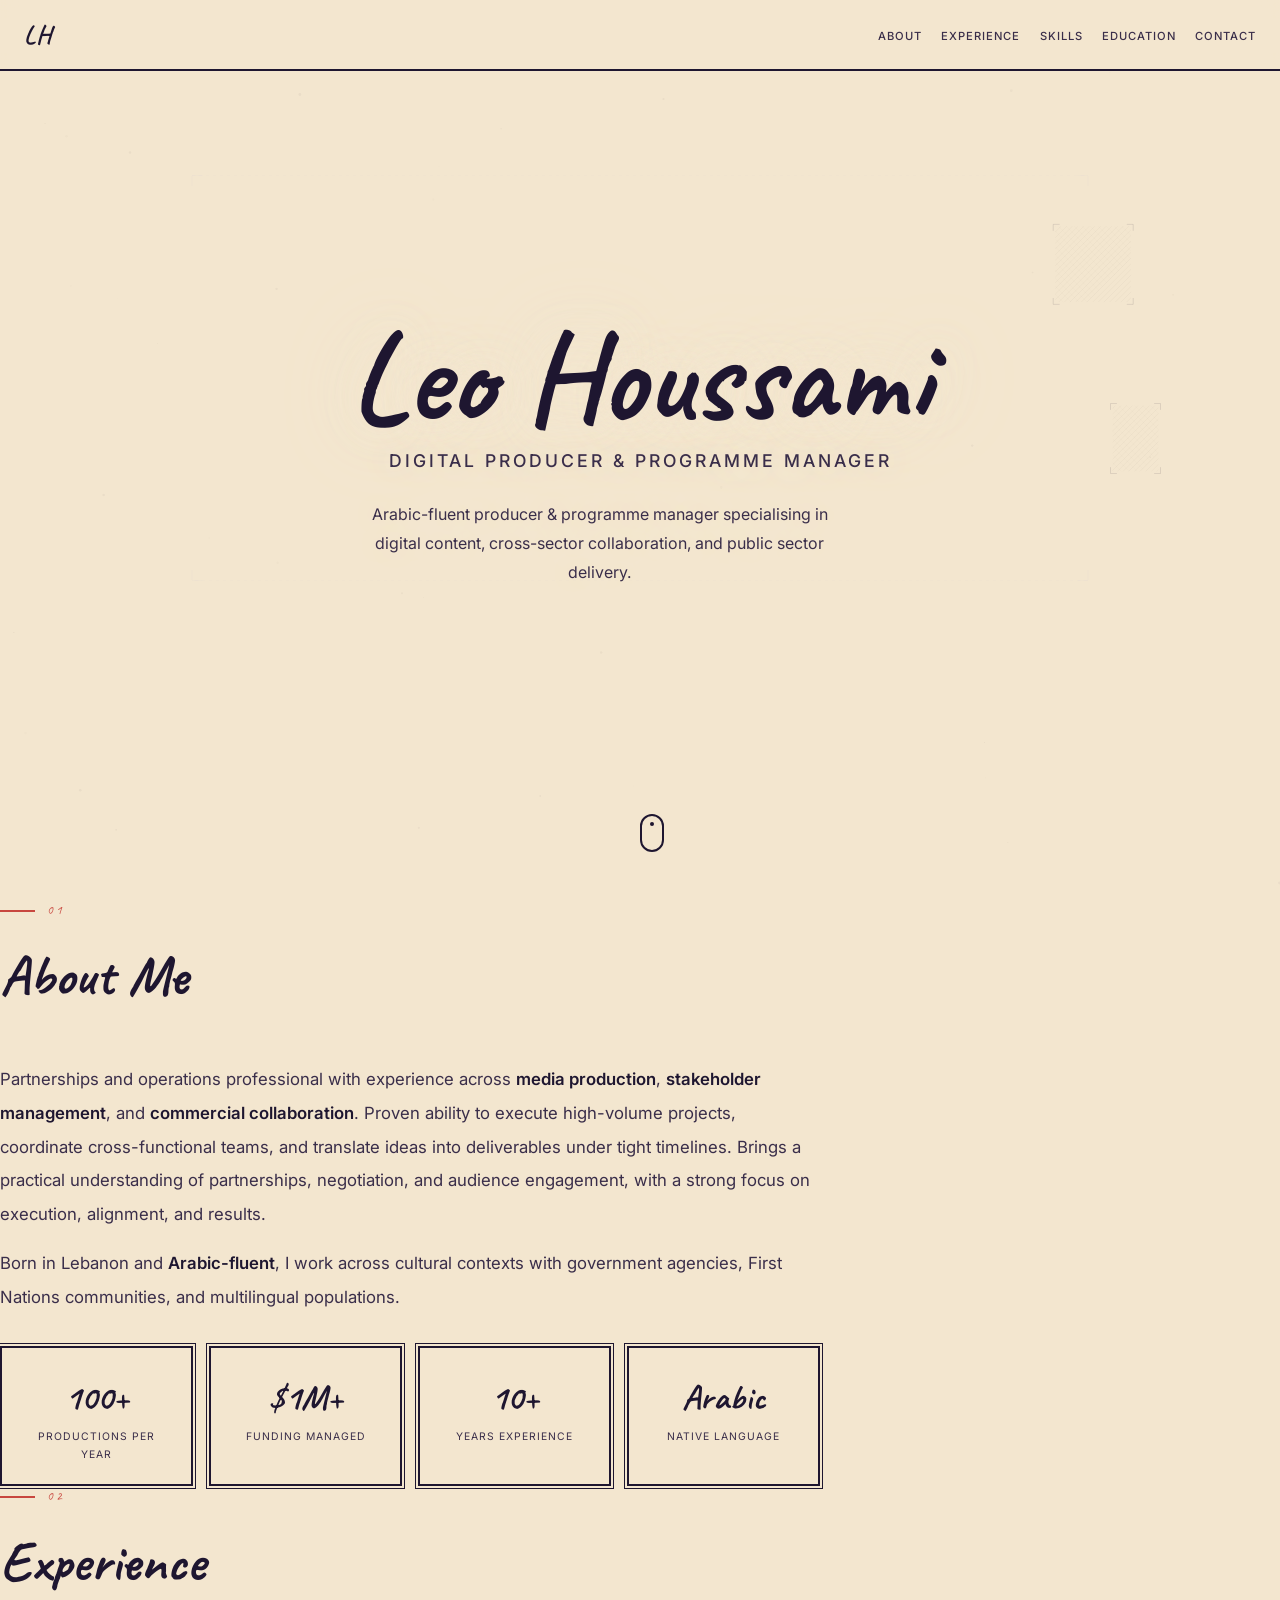
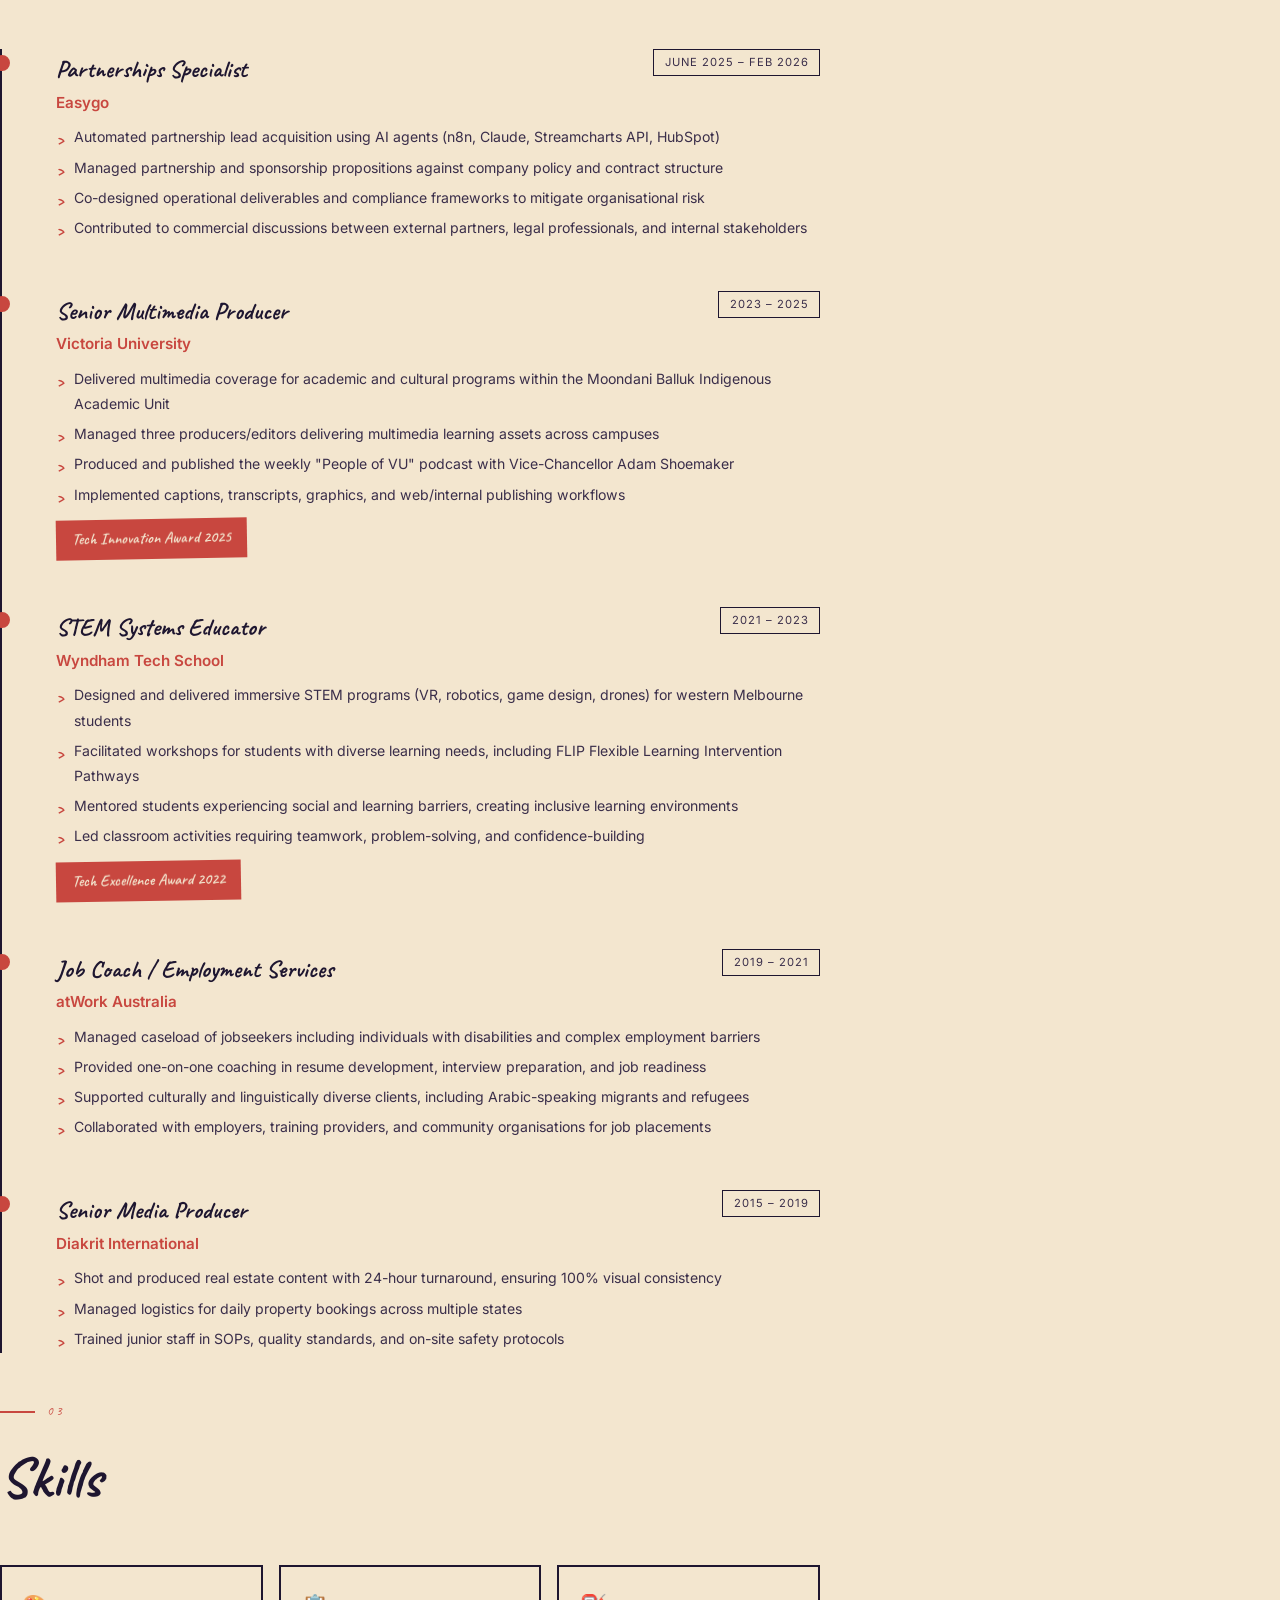
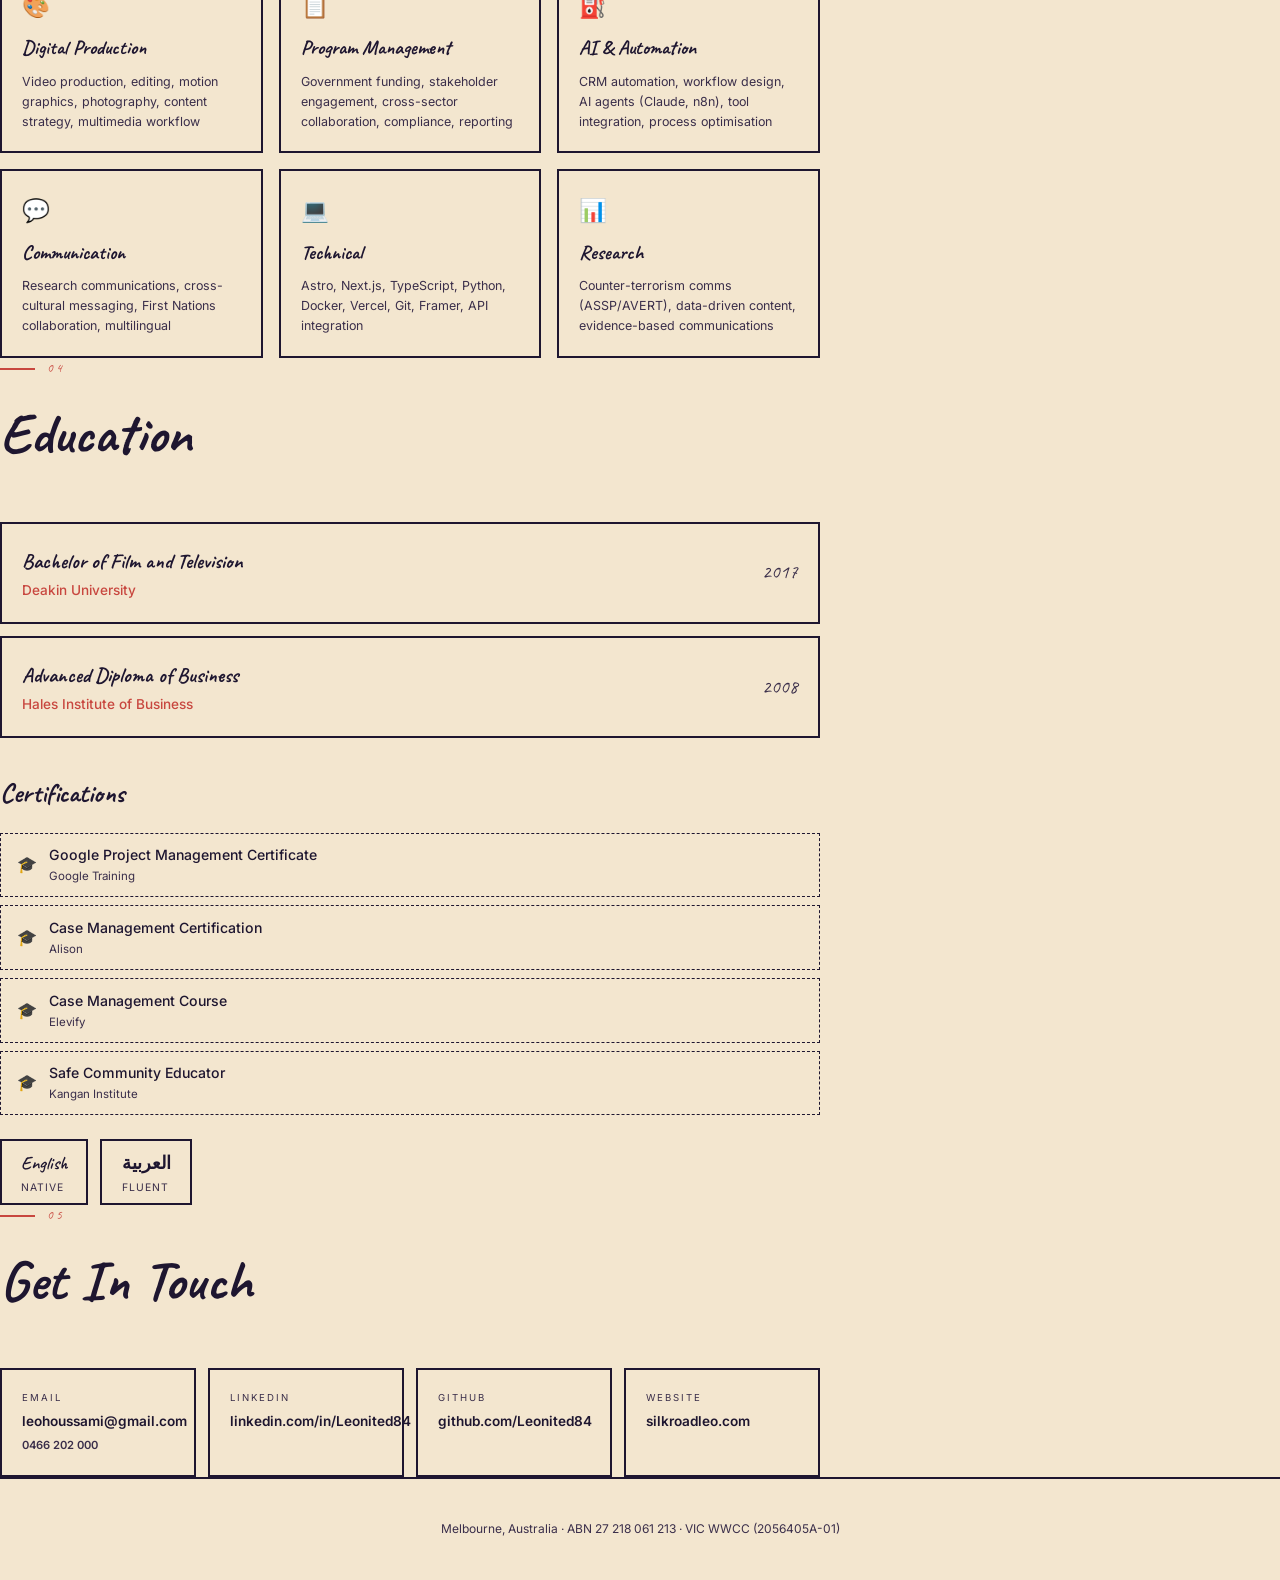
==== index.html @ 2c96ed52 "Resume website" ====
<!DOCTYPE html>
<html lang="en">
<head>
<meta charset="UTF-8">
<meta name="viewport" content="width=device-width, initial-scale=1.0">
<title>Leo Houssami | Digital Producer & Programme Manager</title>
<style>
@import url('https://fonts.googleapis.com/css2?family=Caveat:wght@400;600;700&family=Inter:wght@300;400;500;600;700&display=swap');
*{margin:0;padding:0;box-sizing:border-box}
html{scroll-behavior:smooth;scrollbar-width:thin;scrollbar-color:#1e1630 #f3e6cf}
body{background:#f3e6cf;color:#1e1630;font-family:'Inter',sans-serif;line-height:1.7;overflow-x:hidden}
canvas#bg{position:fixed;top:0;left:0;width:100%;height:100vh;z-index:0;pointer-events:none;opacity:.7}
.progress-bar{position:fixed;top:0;left:0;height:3px;background:linear-gradient(90deg,#c8473f,#28f0e0,#ff2bd6);z-index:100;transition:width .1s;width:0}
nav{position:fixed;top:0;left:0;right:0;z-index:50;padding:.8rem 1.5rem;display:flex;justify-content:space-between;align-items:center;background:rgba(243,230,207,.9);backdrop-filter:blur(8px);border-bottom:2px solid #1e1630;transition:transform .3s}
nav.hidden{transform:translateY(-100%)}
.nav-logo{font-family:'Caveat',cursive;font-size:1.6rem;font-weight:700;color:#1e1630;letter-spacing:1px}
.nav-links{display:flex;gap:1.2rem;list-style:none;flex-wrap:wrap}
.nav-links a{font-size:.7rem;font-weight:500;color:#3a2e4a;text-decoration:none;letter-spacing:1px;text-transform:uppercase;position:relative;padding-bottom:3px;transition:color .3s}
.nav-links a:hover{color:#c8473f}
.nav-links a::after{content:'';position:absolute;bottom:0;left:0;width:0;height:2px;background:#c8473f;transition:width .3s}
.nav-links a:hover::after{width:100%}
main{position:relative;z-index:1}
.hero{min-height:100vh;display:flex;flex-direction:column;justify-content:center;align-items:center;text-align:center;position:relative}
.hero-content{position:relative;z-index:2;text-shadow:0 0 40px rgba(243,230,207,.85),0 0 80px rgba(243,230,207,.4);mix-blend-mode:normal}
.hero-name{font-family:'Caveat',cursive;font-size:clamp(3.5rem,10vw,8rem);font-weight:700;color:#1e1630;line-height:1;margin-bottom:.3rem;opacity:0;animation:titleIn 1s .4s forwards}
.hero-role{font-size:clamp(.85rem,2vw,1.1rem);font-weight:500;color:#3a2e4a;letter-spacing:3px;text-transform:uppercase;opacity:0;animation:fadeUp .6s .9s forwards}
.hero-tagline{max-width:500px;margin-top:1.5rem;font-size:clamp(.85rem,1.3vw,1rem);color:#3a2e4a;line-height:1.8;opacity:0;animation:fadeUp .6s 1.2s forwards}
.scroll-arrow{position:absolute;bottom:3rem;left:50%;transform:translateX(-50%);width:24px;height:38px;border:2px solid #1e1630;border-radius:12px;opacity:0;animation:fadeUp .6s 1.8s forwards}
.scroll-arrow::before{content:'';width:4px;height:4px;background:#1e1630;border-radius:50%;position:absolute;top:6px;left:50%;transform:translateX(-50%);animation:scrollDot 2s infinite}
@keyframes titleIn{to{opacity:1}}
@keyframes fadeUp{from{opacity:0;transform:translateY(20px)}to{opacity:1;transform:translateY(0)}}
@keyframes scrollDot{0%,100%{top:6px;opacity:.3}50%{top:24px;opacity:1}}
.section{min-height:100vh;display:flex;align-items:center;justify-content:center;padding:7rem 2rem 4rem;opacity:0;transform:translateY(50px);transition:all .9s cubic-bezier(.16,1,.3,1)}
.section.visible{opacity:1;transform:translateY(0)}
.container{max-width:820px;width:100%}
.section-header{margin-bottom:2.5rem}
.section-num{font-family:'Caveat',cursive;font-size:.8rem;letter-spacing:3px;color:#c8473f;display:flex;align-items:center;gap:.75rem}
.section-num::before{content:'';width:35px;height:2px;background:#c8473f}
.section-title{font-family:'Caveat',cursive;font-size:clamp(2.2rem,5vw,3.5rem);font-weight:700;color:#1e1630;margin-top:.4rem}
.about-lead{font-size:1.05rem;line-height:2;color:#3a2e4a}
.about-lead strong{color:#1e1630;font-weight:600}
.about-stats{display:grid;grid-template-columns:repeat(auto-fit,minmax(150px,1fr));gap:1rem;margin-top:2rem}
.stat-card{text-align:center;padding:1.25rem;border:2px solid #1e1630;position:relative;background:#f3e6cf;transition:all .3s}
.stat-card:hover{background:#1e1630;color:#f3e6cf}
.stat-card:hover .stat-num,.stat-card:hover .stat-label{color:#f3e6cf}
.stat-card:hover::before{top:-8px;left:-8px;right:-8px;bottom:-8px;border-color:#c8473f}
.stat-card::before{content:'';position:absolute;top:-5px;left:-5px;right:-5px;bottom:-5px;border:1px solid #1e1630;pointer-events:none;transition:all .3s}
.stat-num{font-family:'Caveat',cursive;font-size:2.2rem;font-weight:700;color:#1e1630;transition:color .3s}
.stat-label{font-size:.65rem;letter-spacing:1px;text-transform:uppercase;color:#3a2e4a;transition:color .3s}
.timeline{position:relative;padding-left:2rem}
.timeline::before{content:'';position:absolute;left:0;top:0;bottom:0;width:2px;background:#1e1630}
.exp{position:relative;margin-bottom:3rem;padding-left:1.5rem;opacity:0;transform:translateX(-15px);transition:all .7s cubic-bezier(.16,1,.3,1)}
.exp.visible{opacity:1;transform:translateX(0)}
.exp::before{content:'';position:absolute;left:-2.4rem;top:.35rem;width:12px;height:12px;border:2px solid #1e1630;background:#f3e6cf;border-radius:50%;transition:all .3s}
.exp.visible::before{background:#c8473f;border-color:#c8473f}
.exp-header{display:flex;justify-content:space-between;align-items:flex-start;flex-wrap:wrap;gap:.4rem;margin-bottom:.3rem}
.exp-role{font-family:'Caveat',cursive;font-size:1.5rem;font-weight:700;color:#1e1630}
.exp-company{font-size:.95rem;font-weight:600;color:#c8473f}
.exp-date{font-size:.7rem;letter-spacing:1px;color:#3a2e4a;text-transform:uppercase;padding:.2rem .65rem;border:1px solid #1e1630;white-space:nowrap}
.exp-desc{color:#3a2e4a;font-size:.88rem;line-height:1.8}
.exp-desc ul{list-style:none;padding:0;margin-top:.4rem}
.exp-desc li{padding:.15rem 0;padding-left:1.1rem;position:relative}
.exp-desc li::before{content:'>';position:absolute;left:0;color:#c8473f;font-weight:700;font-family:'Caveat',cursive;font-size:1.1rem}
.exp-rec{margin-top:.6rem;padding:.4rem 1rem;background:#c8473f;color:#f3e6cf;font-family:'Caveat',cursive;font-size:1rem;font-weight:600;display:inline-block;transform:rotate(-1deg)}
.skills-grid{display:grid;grid-template-columns:repeat(auto-fit,minmax(220px,1fr));gap:1rem}
.skill-card{padding:1.25rem;border:2px solid #1e1630;position:relative;background:#f3e6cf;transition:all .3s}
.skill-card:hover{transform:translate(-4px,-4px);box-shadow:4px 4px 0 #1e1630}
.skill-icon{font-size:1.4rem;margin-bottom:.4rem}
.skill-name{font-family:'Caveat',cursive;font-size:1.25rem;font-weight:700;color:#1e1630;margin-bottom:.4rem}
.skill-desc{font-size:.78rem;color:#3a2e4a;line-height:1.6}
.edu-row{display:flex;justify-content:space-between;align-items:center;padding:1.25rem;border:2px solid #1e1630;margin-bottom:.75rem;background:#f3e6cf;transition:all .3s;flex-wrap:wrap;gap:.5rem}
.edu-row:hover{box-shadow:4px 4px 0 #c8473f;transform:translate(-2px,-2px)}
.edu-title{font-family:'Caveat',cursive;font-size:1.3rem;font-weight:700;color:#1e1630}
.edu-school{font-size:.85rem;color:#c8473f;font-weight:500}
.edu-year{font-family:'Caveat',cursive;font-size:1.2rem;color:#3a2e4a}
.cert-item{padding:.6rem 1rem;border:1px dashed #1e1630;margin-bottom:.5rem;display:flex;align-items:center;gap:.75rem;transition:all .3s}
.cert-item:hover{border-style:solid;background:rgba(30,22,48,.03)}
.cert-icon{font-size:1rem}
.cert-name{font-size:.88rem;color:#1e1630;font-weight:500}
.cert-by{font-size:.72rem;color:#3a2e4a}
.langs{display:flex;gap:.75rem;flex-wrap:wrap;margin-top:1.5rem}
.lang-tag{padding:.4rem 1.2rem;font-family:'Caveat',cursive;font-size:1.15rem;font-weight:600;border:2px solid #1e1630;transition:all .3s;cursor:default}
.lang-tag:hover{background:#1e1630;color:#f3e6cf}
.lang-tag .lvl{font-size:.65rem;color:#3a2e4a;text-transform:uppercase;letter-spacing:1px;display:block;font-family:'Inter',sans-serif;font-weight:400}
.contact-grid{display:grid;grid-template-columns:repeat(auto-fit,minmax(170px,1fr));gap:.75rem}
.contact-card{padding:1.25rem;border:2px solid #1e1630;text-decoration:none;color:#1e1630;display:flex;flex-direction:column;gap:.2rem;transition:all .3s;background:#f3e6cf}
.contact-card:hover{transform:translate(-4px,-4px);box-shadow:4px 4px 0 #c8473f;background:#1e1630;color:#f3e6cf}
.contact-card:hover .c-label{color:rgba(243,230,207,.6)}
.contact-card:hover .c-value{color:#f3e6cf}
.c-label{font-size:.6rem;letter-spacing:2px;text-transform:uppercase;color:#3a2e4a;transition:color .3s}
.c-value{font-weight:600;font-size:.85rem}
.footer{text-align:center;padding:2.5rem 2rem;border-top:2px solid #1e1630}
.footer p{font-size:.75rem;color:#3a2e4a}
@media(max-width:768px){
nav{padding:.6rem 1rem}
.nav-links{gap:.6rem}
.nav-links a{font-size:.6rem}
.section{padding:5rem 1.2rem 3rem}
.exp-header{flex-direction:column;gap:.2rem}
.about-stats{grid-template-columns:1fr 1fr}
.skills-grid{grid-template-columns:1fr}
.edu-row{flex-direction:column;align-items:flex-start;gap:.3rem}
.contact-grid{grid-template-columns:1fr 1fr}
}
</style>
</head>
<body>
<canvas id="bg"></canvas>
<div class="progress-bar" id="progress"></div>
<nav id="nav">
<div class="nav-logo">LH</div>
<ul class="nav-links">
<li><a href="#about">About</a></li>
<li><a href="#experience">Experience</a></li>
<li><a href="#skills">Skills</a></li>
<li><a href="#education">Education</a></li>
<li><a href="#contact">Contact</a></li>
</ul>
</nav>
<main>
<section class="hero" id="hero">
<div class="hero-content">
<h1 class="hero-name">Leo Houssami</h1>
<p class="hero-role">Digital Producer &amp; Programme Manager</p>
<p class="hero-tagline">Arabic-fluent producer &amp; programme manager specialising in digital content, cross-sector collaboration, and public sector delivery.</p>
</div>
<div class="scroll-arrow"></div>
</section>

<section id="about">
<div class="container">
<div class="section-header">
<div class="section-num">01</div>
<h2 class="section-title">About Me</h2>
</div>
<p class="about-lead">Partnerships and operations professional with experience across <strong>media production</strong>, <strong>stakeholder management</strong>, and <strong>commercial collaboration</strong>. Proven ability to execute high-volume projects, coordinate cross-functional teams, and translate ideas into deliverables under tight timelines. Brings a practical understanding of partnerships, negotiation, and audience engagement, with a strong focus on execution, alignment, and results.</p>
<p class="about-lead" style="margin-top:1rem">Born in Lebanon and <strong>Arabic-fluent</strong>, I work across cultural contexts with government agencies, First Nations communities, and multilingual populations.</p>
<div class="about-stats">
<div class="stat-card"><div class="stat-num">100+</div><div class="stat-label">Productions per year</div></div>
<div class="stat-card"><div class="stat-num">$1M+</div><div class="stat-label">Funding managed</div></div>
<div class="stat-card"><div class="stat-num">10+</div><div class="stat-label">Years experience</div></div>
<div class="stat-card"><div class="stat-num">Arabic</div><div class="stat-label">Native language</div></div>
</div>
</div>
</section>

<section id="experience">
<div class="container">
<div class="section-header">
<div class="section-num">02</div>
<h2 class="section-title">Experience</h2>
</div>
<div class="timeline">

<div class="exp">
<div class="exp-header">
<div><div class="exp-role">Partnerships Specialist</div><div class="exp-company">Easygo</div></div>
<div class="exp-date">June 2025 – Feb 2026</div>
</div>
<div class="exp-desc"><ul>
<li>Automated partnership lead acquisition using AI agents (n8n, Claude, Streamcharts API, HubSpot)</li>
<li>Managed partnership and sponsorship propositions against company policy and contract structure</li>
<li>Co-designed operational deliverables and compliance frameworks to mitigate organisational risk</li>
<li>Contributed to commercial discussions between external partners, legal professionals, and internal stakeholders</li>
</ul></div>
</div>

<div class="exp">
<div class="exp-header">
<div><div class="exp-role">Senior Multimedia Producer</div><div class="exp-company">Victoria University</div></div>
<div class="exp-date">2023 – 2025</div>
</div>
<div class="exp-desc"><ul>
<li>Delivered multimedia coverage for academic and cultural programs within the Moondani Balluk Indigenous Academic Unit</li>
<li>Managed three producers/editors delivering multimedia learning assets across campuses</li>
<li>Produced and published the weekly "People of VU" podcast with Vice-Chancellor Adam Shoemaker</li>
<li>Implemented captions, transcripts, graphics, and web/internal publishing workflows</li>
</ul></div>
<div class="exp-rec">Tech Innovation Award 2025</div>
</div>

<div class="exp">
<div class="exp-header">
<div><div class="exp-role">STEM Systems Educator</div><div class="exp-company">Wyndham Tech School</div></div>
<div class="exp-date">2021 – 2023</div>
</div>
<div class="exp-desc"><ul>
<li>Designed and delivered immersive STEM programs (VR, robotics, game design, drones) for western Melbourne students</li>
<li>Facilitated workshops for students with diverse learning needs, including FLIP Flexible Learning Intervention Pathways</li>
<li>Mentored students experiencing social and learning barriers, creating inclusive learning environments</li>
<li>Led classroom activities requiring teamwork, problem-solving, and confidence-building</li>
</ul></div>
<div class="exp-rec">Tech Excellence Award 2022</div>
</div>

<div class="exp">
<div class="exp-header">
<div><div class="exp-role">Job Coach / Employment Services</div><div class="exp-company">atWork Australia</div></div>
<div class="exp-date">2019 – 2021</div>
</div>
<div class="exp-desc"><ul>
<li>Managed caseload of jobseekers including individuals with disabilities and complex employment barriers</li>
<li>Provided one-on-one coaching in resume development, interview preparation, and job readiness</li>
<li>Supported culturally and linguistically diverse clients, including Arabic-speaking migrants and refugees</li>
<li>Collaborated with employers, training providers, and community organisations for job placements</li>
</ul></div>
</div>

<div class="exp">
<div class="exp-header">
<div><div class="exp-role">Senior Media Producer</div><div class="exp-company">Diakrit International</div></div>
<div class="exp-date">2015 – 2019</div>
</div>
<div class="exp-desc"><ul>
<li>Shot and produced real estate content with 24-hour turnaround, ensuring 100% visual consistency</li>
<li>Managed logistics for daily property bookings across multiple states</li>
<li>Trained junior staff in SOPs, quality standards, and on-site safety protocols</li>
</ul></div>
</div>

</div>
</div>
</section>

<section id="skills">
<div class="container">
<div class="section-header">
<div class="section-num">03</div>
<h2 class="section-title">Skills</h2>
</div>
<div class="skills-grid">
<div class="skill-card"><div class="skill-icon">&#127912;</div><div class="skill-name">Digital Production</div><div class="skill-desc">Video production, editing, motion graphics, photography, content strategy, multimedia workflow</div></div>
<div class="skill-card"><div class="skill-icon">&#128203;</div><div class="skill-name">Program Management</div><div class="skill-desc">Government funding, stakeholder engagement, cross-sector collaboration, compliance, reporting</div></div>
<div class="skill-card"><div class="skill-icon">&#9981;</div><div class="skill-name">AI &amp; Automation</div><div class="skill-desc">CRM automation, workflow design, AI agents (Claude, n8n), tool integration, process optimisation</div></div>
<div class="skill-card"><div class="skill-icon">&#128172;</div><div class="skill-name">Communication</div><div class="skill-desc">Research communications, cross-cultural messaging, First Nations collaboration, multilingual</div></div>
<div class="skill-card"><div class="skill-icon">&#128187;</div><div class="skill-name">Technical</div><div class="skill-desc">Astro, Next.js, TypeScript, Python, Docker, Vercel, Git, Framer, API integration</div></div>
<div class="skill-card"><div class="skill-icon">&#128202;</div><div class="skill-name">Research</div><div class="skill-desc">Counter-terrorism comms (ASSP/AVERT), data-driven content, evidence-based communications</div></div>
</div>
</div>
</section>

<section id="education">
<div class="container">
<div class="section-header">
<div class="section-num">04</div>
<h2 class="section-title">Education</h2>
</div>
<div class="edu-row"><div><div class="edu-title">Bachelor of Film and Television</div><div class="edu-school">Deakin University</div></div><div class="edu-year">2017</div></div>
<div class="edu-row"><div><div class="edu-title">Advanced Diploma of Business</div><div class="edu-school">Hales Institute of Business</div></div><div class="edu-year">2008</div></div>
<h3 style="font-family:'Caveat',cursive;font-size:1.7rem;margin:2rem 0 1rem;color:#1e1630">Certifications</h3>
<div class="cert-item"><span class="cert-icon">&#127891;</span><div><div class="cert-name">Google Project Management Certificate</div><div class="cert-by">Google Training</div></div></div>
<div class="cert-item"><span class="cert-icon">&#127891;</span><div><div class="cert-name">Case Management Certification</div><div class="cert-by">Alison</div></div></div>
<div class="cert-item"><span class="cert-icon">&#127891;</span><div><div class="cert-name">Case Management Course</div><div class="cert-by">Elevify</div></div></div>
<div class="cert-item"><span class="cert-icon">&#127891;</span><div><div class="cert-name">Safe Community Educator</div><div class="cert-by">Kangan Institute</div></div></div>
<div class="langs">
<div class="lang-tag">English<span class="lvl">Native</span></div>
<div class="lang-tag">&#1575;&#1604;&#1593;&#1585;&#1576;&#1610;&#1577; <span class="lvl">Fluent</span></div>
</div>
</div>
</section>

<section id="contact">
<div class="container">
<div class="section-header">
<div class="section-num">05</div>
<h2 class="section-title">Get In Touch</h2>
</div>
<div class="contact-grid">
<a class="contact-card" href="mailto:leohoussami@gmail.com"><span class="c-label">Email</span><span class="c-value">leohoussami@gmail.com</span><span class="c-value" style="font-size:.7rem;color:#3a2e4a">0466 202 000</span></a>
<a class="contact-card" href="https://linkedin.com/in/leonited84" target="_blank" rel="noopener"><span class="c-label">LinkedIn</span><span class="c-value">linkedin.com/in/Leonited84</span></a>
<a class="contact-card" href="https://github.com/Leonited84" target="_blank" rel="noopener"><span class="c-label">GitHub</span><span class="c-value">github.com/Leonited84</span></a>
<a class="contact-card" href="https://silkroadleo.com" target="_blank" rel="noopener"><span class="c-label">Website</span><span class="c-value">silkroadleo.com</span></a>
</div>
</div>
</section>

<footer class="footer">
<p>Melbourne, Australia &#183; ABN 27 218 061 213 &#183; VIC WWCC (2056405A-01)</p>
</footer>
</main>

<script>
// ===== Hand-drawn canvas (Kevin Ngo ink aesthetic) =====
// Paper texture, wobbly lines, crosshatching, construction marks, grain
// Professional technical drawing vibe, NOT illustrations
const cv=document.getElementById('bg');
const x=cv.getContext('2d');
let W,H,dpr;
function resize(){
dpr=window.devicePixelRatio||1;
W=cv.width=window.innerWidth*dpr;
H=cv.height=window.innerHeight*dpr;
x.setTransform(dpr,0,0,dpr,0,0);
}
resize();
window.addEventListener('resize',resize);

// Seeded RNG (deterministic, no boiling)
function rng(s){let a=(s*1000003)>>>0;return()=>{a=a+0x6D2B79F5|0;let t=Math.imul(a^a>>>15,1|a);t=t+Math.imul(t^t>>>7,61|t)^t;return((t^t>>>14)>>>0)/4294967296}}

// Wobbly line (hand-drawn ink effect)
function wLine(x1,y1,x2,y2,w,seg,jit){
w=w||1;seg=seg||6;jit=jit||1.5;
const dx=x2-x1,dy=y2-y1,len=Math.sqrt(dx*dx+dy*dy);
if(len===0)return;
const nx=-dy/len,ny=dx/len;
x.beginPath();x.moveTo(x1,y1);
for(let i=1;i<=seg;i++){
const t=i/seg;
const j=(rng(i*12345+i*789)-.5)*jit;
x.lineTo(x1+dx*t+nx*j,y1+dy*t+ny*j);
}
x.strokeStyle='#1e1630';x.lineWidth=w;x.lineCap='round';x.lineJoin='round';x.stroke();
}

// Crosshatch shading (Kevin Ngo ink style)
function hatch(rx,ry,rw,rh,sp,angle){
sp=sp||5;angle=angle||45;
const rad=angle*Math.PI/180;
x.save();x.beginPath();x.rect(rx,ry,rw,rh);x.clip();
x.globalAlpha=.1;x.lineWidth=.4;
for(let i=-rw;i<rw+rh;i+=sp){
x.beginPath();
x.moveTo(rx+i*Math.cos(rad)-rh*Math.sin(rad),ry+i*Math.sin(rad)+rh*Math.cos(rad));
x.lineTo(rx+i*Math.cos(rad)+rw*Math.sin(rad),ry+i*Math.sin(rad)-rw*Math.cos(rad));
x.stroke();
}
x.globalAlpha=.05;
for(let i=-rw;i<rw+rh;i+=sp*1.4){
x.beginPath();
x.moveTo(rx+i*Math.cos(-rad)-rh*Math.sin(-rad),ry+i*Math.sin(-rad)+rh*Math.cos(-rad));
x.lineTo(rx+i*Math.cos(-rad)+rw*Math.sin(-rad),ry+i*Math.sin(-rad)-rw*Math.cos(-rad));
x.stroke();
}
x.restore();
}

// Construction/corner marks (blueprint style)
function constr(xc,yc,w,h,alpha){
alpha=alpha||.04;
x.strokeStyle=`rgba(70,100,255,${alpha})`;x.lineWidth=.4;x.setLineDash([3,4]);
x.strokeRect(xc-w/2,yc-h/2,w,h);
x.setLineDash([]);
const m=10;
x.lineWidth=.7;x.strokeStyle=`rgba(70,100,255,${alpha*1.5})`;
[[xc-w/2,yc-h/2,1,1],[xc+w/2,yc-h/2,-1,1],[xc-w/2,yc+h/2,1,-1],[xc+w/2,yc+h/2,-1,-1]].forEach(([cx2,cy2,dx,dy])=>{
x.beginPath();x.moveTo(cx2+dx*m,cy2);x.lineTo(cx2,cy2);x.lineTo(cx2,cy2+dy*m);x.stroke();
});
}

// Paper grain
function grain(xg,yg,ww,hh,a){
a=a||.012;
for(let i=0;i<ww*hh*a;i++){
xg.fillStyle=Math.random()>.5?`rgba(0,0,0,${Math.random()*.03})`:`rgba(255,255,255,${Math.random()*.03})`;
xg.fillRect(Math.random()*ww+Math.random()*2,Math.random()*hh+Math.random()*2,1,1);
}
}

// Static grain layer
let grainCvs;
function mkGrain(){
grainCvs=document.createElement('canvas');
grainCvs.width=W;grainCvs.height=H;
const gc=grainCvs.getContext('2d');
grain(gc,0,0,W,H,.006);
}
mkGrain();
window.addEventListener('resize',mkGrain);

// ===== Animated elements: abstract technical drawing shapes =====
// Wobbly geometric forms that float subtly — feels like a designer's sketchbook margin

class DrawnCircle{
constructor(x,y,r,phase){this.x=x;this.y=y;this.r=r;this.phase=phase;this.t=0}
update(dt){this.t+=dt}
draw(){
const breath=Math.sin(this.t*.5+this.phase)*.15;
const rx=this.x+Math.sin(this.t*.3+this.phase)*3;
const ry=this.y+Math.cos(this.t*.25+this.phase)*3;
// wobbly circle
x.beginPath();
const pts=24;
for(let i=0;i<=pts;i++){
const an=i/pts*Math.PI*2;
const jitter=(rng(i*7777+Math.round(this.t*10))-.5)*1.5;
const px=rx+Math.cos(an)*(this.r*(1+breath)+jitter);
const py=ry+Math.sin(an)*(this.r*(1+breath*.8)+jitter);
if(i===0)x.moveTo(px,py);
else x.lineTo(px,py);
}
x.closePath();
x.globalAlpha=.08;
x.strokeStyle='#1e1630';x.lineWidth=.6;x.stroke();
x.fillStyle='#1e1630';x.fill();
x.globalAlpha=1;
}
}

class DrawnRect{
constructor(x,y,w,h,phase){this.x=x;this.y=y;this.w=w;this.h=h;this.phase=phase;this.t=0}
update(dt){this.t+=dt}
draw(){
const drift=Math.sin(this.t*.4+this.phase)*4;
const rx=this.x+drift;
const ry=this.y+Math.cos(this.t*.35+this.phase)*2;
// wobbly rect with corner marks
const cw=10;
// main shape
wLine(rx,ry,rx+this.w,ry,1,8,1.2);
wLine(rx+this.w,ry,rx+this.w,ry+this.h,1,8,1.2);
wLine(rx+this.w,ry+this.h,rx,ry+this.h,1,8,1.2);
wLine(rx,ry+this.h,rx,ry,1,8,1.2);
// hatching
hatch(rx+2,ry+2,this.w-4,this.h-4,4,45);
// corner ticks
const m=6;
x.lineWidth=.6;x.strokeStyle=`rgba(30,22,48,.25)`;
[[rx,ry,1,1],[rx+this.w,ry,-1,1],[rx,ry+this.h,1,-1],[rx+this.w,ry+this.h,-1,-1]].forEach(([cx2,cy2,dx,dy])=>{
x.beginPath();x.moveTo(cx2+dx*m,cy2);x.lineTo(cx2,cy2);x.lineTo(cx2,cy2+dy*m);x.stroke();
});
}
}

class DrawnLine{
constructor(x1,y1,x2,y2,phase,w){this.x1=x1;this.y1=y1;this.x2=x2;this.y2=y2;this.phase=phase;this.w=w||.7;this.t=0}
update(dt){this.t+=dt}
draw(){
const dx=(this.x2-this.x1),dy=(this.y2-this.y1);
const midX=this.x1+dx*.5+Math.sin(this.t*.35+this.phase)*5;
const midY=this.y1+dy*.5+Math.cos(this.t*.3+this.phase)*4;
wLine(this.x1,this.y1,midX,midY,this.w,6,1);
wLine(midX,midY,this.x2,this.y2,this.w,6,1);
}
}

// Create geometric elements — scattered, subtle, professional
const circles=[
new DrawnCircle(0,0,60,0),
new DrawnCircle(0,0,35,2),
new DrawnCircle(0,0,20,4),
];
const rects=[
new DrawnRect(0,0,80,80,1),
new DrawnRect(0,0,50,70,3),
];
const lines=[
new DrawnLine(0,0,0,0,0,0.5),
new DrawnLine(0,0,0,0,2,0.5),
new DrawnLine(0,0,0,0,4,0.4),
];

// Grid dots (subtle background texture)
const gridDots=[];
for(let i=0;i<40;i++){
gridDots.push({
x:Math.random(),y:Math.random(),
r:Math.random()*1+.5,
phase:Math.random()*Math.PI*2,
});
}

// Main animation loop
let lastT=performance.now();
function anim(now){
const dt=(now-lastT)/1000;lastT=now;
const w=window.innerWidth,h=window.innerHeight;
x.clearRect(0,0,w,h);

// Grain overlay
if(grainCvs)x.drawImage(grainCvs,0,0,w,h);

// Hero area: subtle geometric elements positioned in margins, NOT over text
const cx=w/2;
const heroTop=h*.15;
const heroBot=h*.65;

// Grid dots — very faint background texture
gridDots.forEach(d=>{
d.phase+=dt*.2;
const px=d.x*w,py=d.y*h;
x.beginPath();x.arc(px,py,d.r,0,Math.PI*2);
x.fillStyle=`rgba(30,22,48,${.04+Math.sin(d.phase)*.02})`;
x.fill();
});

// Left side: vertical technical lines
lines[0].x1=w*.08;lines[0].y1=heroTop;lines[0].x2=w*.08;lines[0].y2=heroBot;
lines[0].update(dt);lines[0].draw();

lines[1].x1=w*.06;lines[1].y1=heroTop+h*.1;lines[1].x2=w*.12;lines[1].y2=heroBot+h*.1;
lines[1].update(dt);lines[1].draw();

// Right side: geometric shapes
circles[0].x=w*.88;circles[0].y=h*.4;
circles[0].update(dt);circles[0].draw();

circles[1].x=w*.85;circles[1].y=h*.35;
circles[1].update(dt);circles[1].draw();

circles[2].x=w*.9;circles[2].y=h*.5;
circles[2].update(dt);circles[2].draw();

rects[0].x=w*.82;rects[0].y=h*.25;
rects[0].update(dt);rects[0].draw();

rects[1].x=w*.87;rects[1].y=h*.45;
rects[1].update(dt);rects[1].draw();

// Construction marks framing the content area
constr(cx,h*.42,w*.7,h*.45,.03);

// Accent dots orbiting
for(let i=0;i<5;i++){
const an=i/5*Math.PI*2+now*.0002;
const r=100+Math.sin(now*.0005+i)*20;
const ox=cx+w*.75+Math.cos(an)*r;
const oy=h*.42+Math.sin(an)*r*.5;
x.beginPath();x.arc(ox,oy,1.2,0,Math.PI*2);
const acc=['#c8473f','#28f0e0','#ff2bd6','#ffe22b','#5cff5c'];
x.fillStyle=acc[i];x.globalAlpha=.1;x.fill();x.globalAlpha=1;
}

requestAnimationFrame(anim);
}
requestAnimationFrame(anim);

// ===== Scroll behavior =====
window.addEventListener('scroll',()=>{
const st=window.scrollY,dh=document.documentElement.scrollHeight-window.innerHeight;
document.getElementById('progress').style.width=(st/dh*100)+'%';
});

// Reveal sections
const secs=document.querySelectorAll('section:not(.hero)');
const exps=document.querySelectorAll('.exp');
const obs=new IntersectionObserver(entries=>{
entries.forEach(e=>{if(e.isIntersecting)e.target.classList.add('visible')});
},{threshold:.12,rootMargin:'0px 0px -20px 0px'});
secs.forEach(s=>obs.observe(s));
exps.forEach(e=>obs.observe(e));

// Nav hide/show
let ls=0;const nav=document.getElementById('nav');
window.addEventListener('scroll',()=>{
const c=window.scrollY;
if(c>ls&&c>100)nav.classList.add('hidden');
else nav.classList.remove('hidden');
ls=c;
});

// Smooth scroll
document.querySelectorAll('a[href^="#"]').forEach(a=>{
a.addEventListener('click',e=>{
e.preventDefault();
const t=document.querySelector(a.getAttribute('href'));
if(t)t.scrollIntoView({behavior:'smooth'});
});
});

// Fade hero on scroll
window.addEventListener('scroll',()=>{
const s=window.scrollY,h=window.innerHeight;
if(s<h){
const f=1-s/h;
document.querySelector('.hero-content').style.opacity=f;
document.querySelector('.hero-content').style.transform=`translateY(${s*.15}px)`;
}
});

// Print-friendly: hide canvas when printing
window.addEventListener('beforeprint',()=>{document.getElementById('bg').style.display='none'});
window.addEventListener('afterprint',()=>{document.getElementById('bg').style.display='block'});
</script>
</body>
</html>
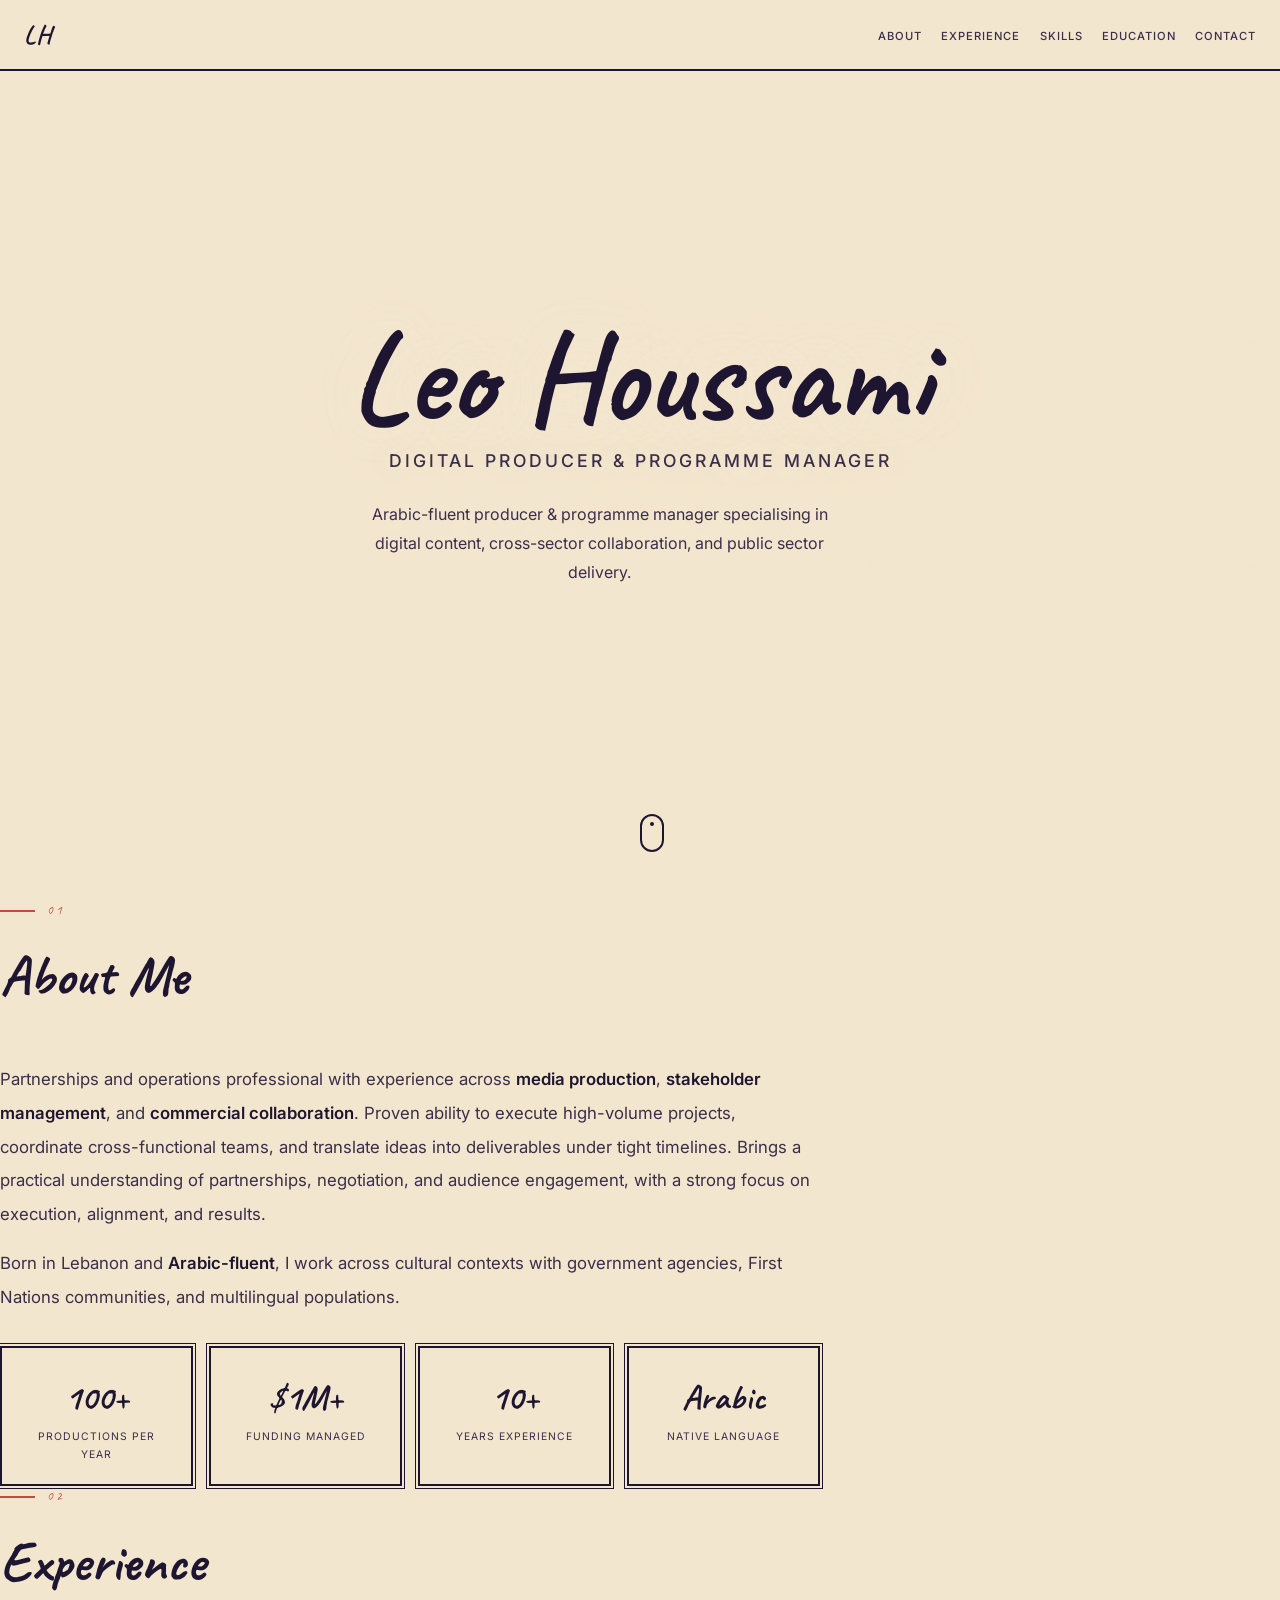
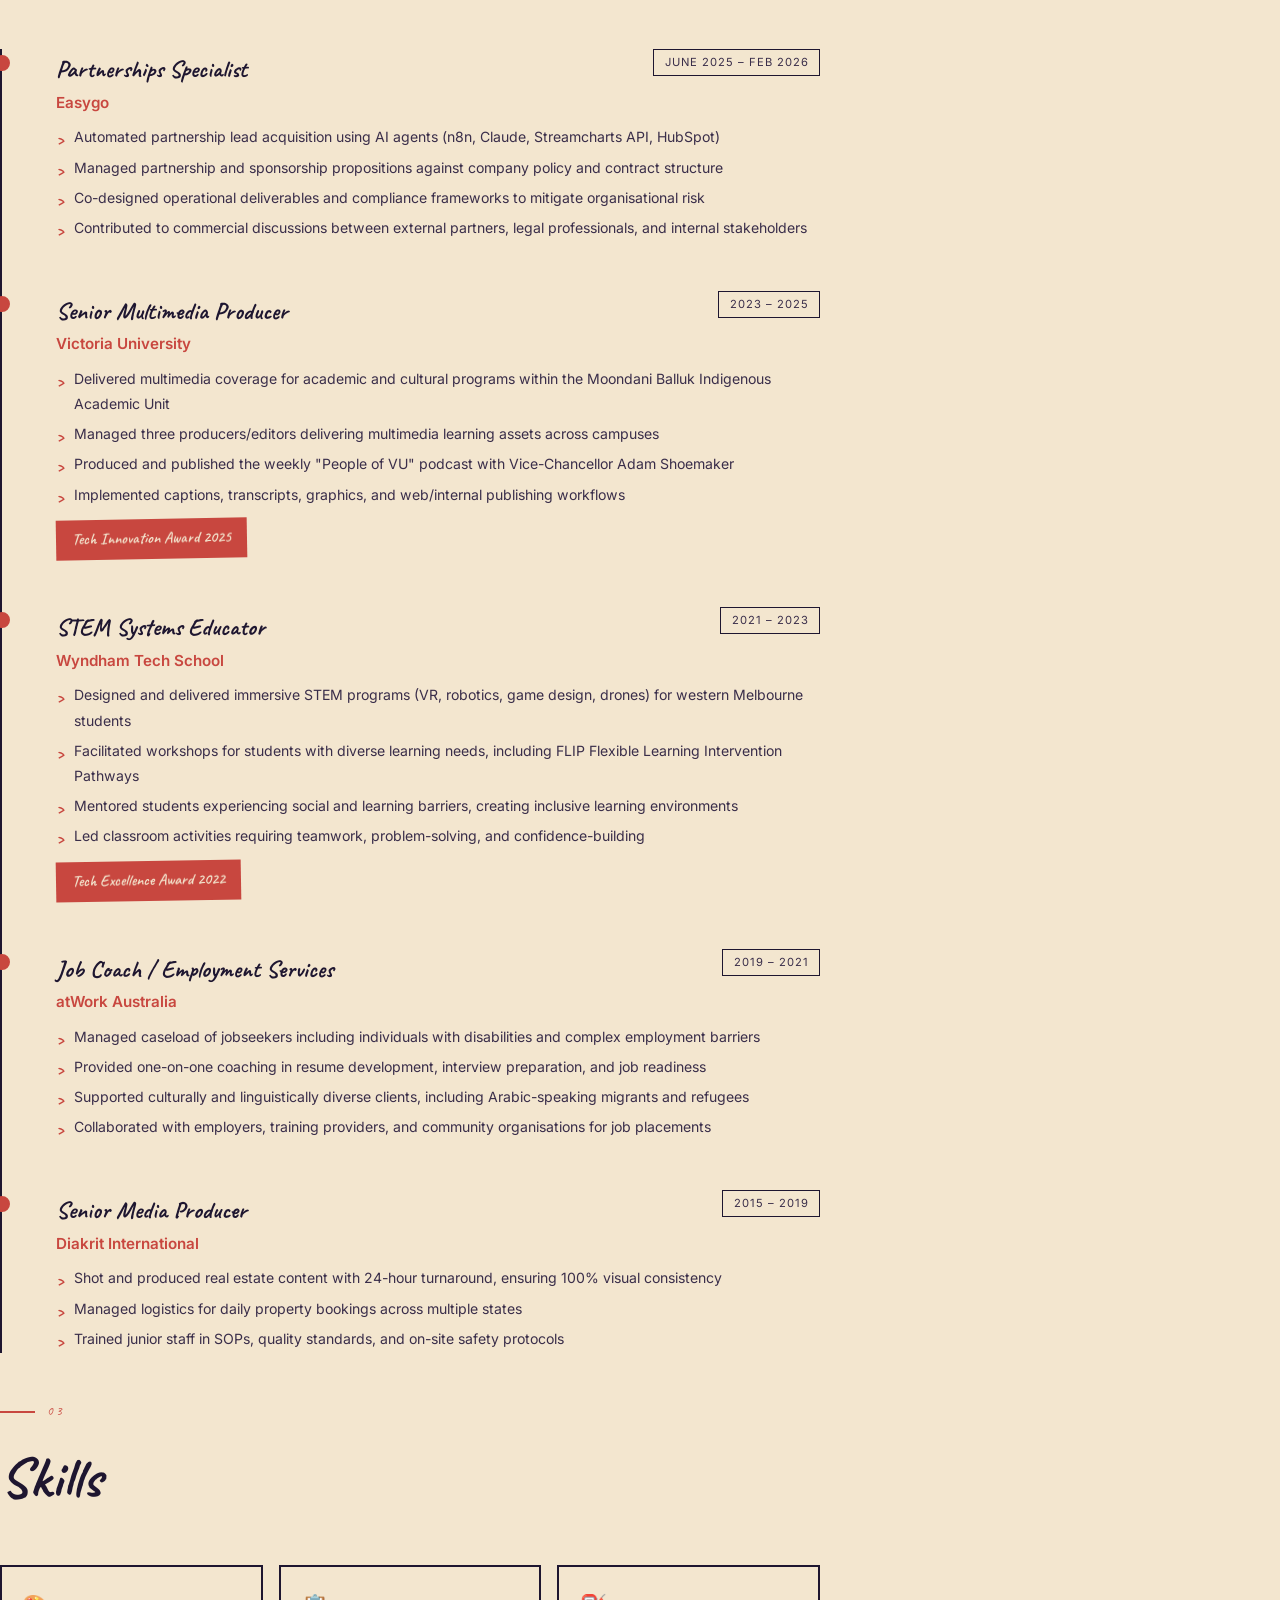
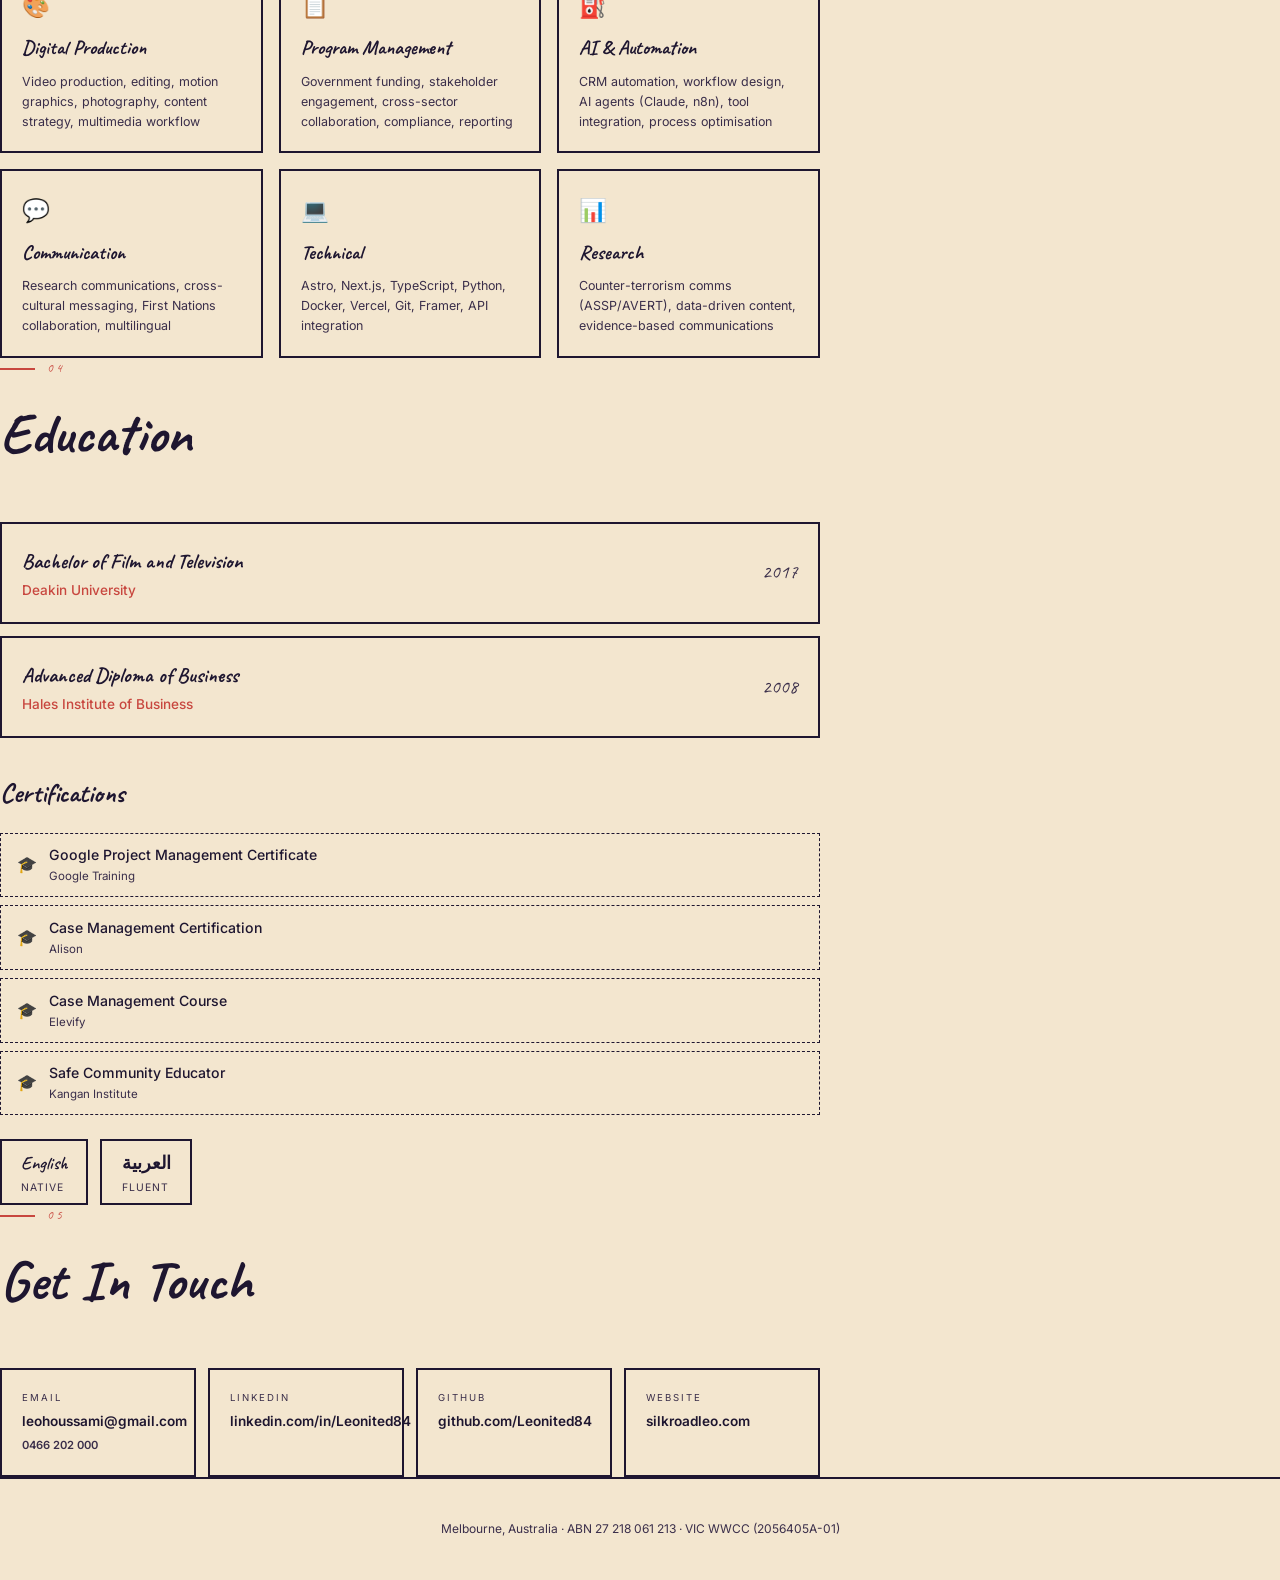
==== commit 883384fe: "Resume v3: subtle canvas, fix CSS" ====
--- a/index.html
+++ b/index.html
@@ -281,8 +281,8 @@
 
 <script>
 // ===== Hand-drawn canvas (Kevin Ngo ink aesthetic) =====
-// Paper texture, wobbly lines, crosshatching, construction marks, grain
-// Professional technical drawing vibe, NOT illustrations
+// Paper texture, grain, wobbly lines — extremely subtle blueprint background
+// Purpose: adds warmth and hand-crafted feel without distracting from content
 const cv=document.getElementById('bg');
 const x=cv.getContext('2d');
 let W,H,dpr;
@@ -300,7 +300,7 @@
 
 // Wobbly line (hand-drawn ink effect)
 function wLine(x1,y1,x2,y2,w,seg,jit){
-w=w||1;seg=seg||6;jit=jit||1.5;
+w=w||.8;seg=seg||5;jit=jit||.8;
 const dx=x2-x1,dy=y2-y1,len=Math.sqrt(dx*dx+dy*dy);
 if(len===0)return;
 const nx=-dy/len,ny=dx/len;
@@ -313,20 +313,20 @@
 x.strokeStyle='#1e1630';x.lineWidth=w;x.lineCap='round';x.lineJoin='round';x.stroke();
 }
 
-// Crosshatch shading (Kevin Ngo ink style)
+// Crosshatch shading
 function hatch(rx,ry,rw,rh,sp,angle){
-sp=sp||5;angle=angle||45;
+sp=sp||6;angle=angle||45;
 const rad=angle*Math.PI/180;
 x.save();x.beginPath();x.rect(rx,ry,rw,rh);x.clip();
-x.globalAlpha=.1;x.lineWidth=.4;
+x.globalAlpha=.06;x.lineWidth=.3;
 for(let i=-rw;i<rw+rh;i+=sp){
 x.beginPath();
 x.moveTo(rx+i*Math.cos(rad)-rh*Math.sin(rad),ry+i*Math.sin(rad)+rh*Math.cos(rad));
 x.lineTo(rx+i*Math.cos(rad)+rw*Math.sin(rad),ry+i*Math.sin(rad)-rw*Math.cos(rad));
 x.stroke();
 }
-x.globalAlpha=.05;
-for(let i=-rw;i<rw+rh;i+=sp*1.4){
+x.globalAlpha=.03;
+for(let i=-rw;i<rw+rh;i+=sp*1.5){
 x.beginPath();
 x.moveTo(rx+i*Math.cos(-rad)-rh*Math.sin(-rad),ry+i*Math.sin(-rad)+rh*Math.cos(-rad));
 x.lineTo(rx+i*Math.cos(-rad)+rw*Math.sin(-rad),ry+i*Math.sin(-rad)-rw*Math.cos(-rad));
@@ -335,127 +335,32 @@
 x.restore();
 }
 
-// Construction/corner marks (blueprint style)
-function constr(xc,yc,w,h,alpha){
-alpha=alpha||.04;
-x.strokeStyle=`rgba(70,100,255,${alpha})`;x.lineWidth=.4;x.setLineDash([3,4]);
-x.strokeRect(xc-w/2,yc-h/2,w,h);
-x.setLineDash([]);
-const m=10;
-x.lineWidth=.7;x.strokeStyle=`rgba(70,100,255,${alpha*1.5})`;
-[[xc-w/2,yc-h/2,1,1],[xc+w/2,yc-h/2,-1,1],[xc-w/2,yc+h/2,1,-1],[xc+w/2,yc+h/2,-1,-1]].forEach(([cx2,cy2,dx,dy])=>{
-x.beginPath();x.moveTo(cx2+dx*m,cy2);x.lineTo(cx2,cy2);x.lineTo(cx2,cy2+dy*m);x.stroke();
-});
-}
-
-// Paper grain
-function grain(xg,yg,ww,hh,a){
-a=a||.012;
-for(let i=0;i<ww*hh*a;i++){
-xg.fillStyle=Math.random()>.5?`rgba(0,0,0,${Math.random()*.03})`:`rgba(255,255,255,${Math.random()*.03})`;
-xg.fillRect(Math.random()*ww+Math.random()*2,Math.random()*hh+Math.random()*2,1,1);
-}
-}
-
-// Static grain layer
+// Paper grain (static layer)
 let grainCvs;
 function mkGrain(){
 grainCvs=document.createElement('canvas');
 grainCvs.width=W;grainCvs.height=H;
 const gc=grainCvs.getContext('2d');
-grain(gc,0,0,W,H,.006);
+gc.globalAlpha=.015;
+for(let i=0;i<W*H*.003;i++){
+gc.fillStyle=Math.random()>.5?`rgba(0,0,0,${Math.random()*.02})`:`rgba(255,255,255,${Math.random()*.02})`;
+gc.fillRect(Math.random()*W,Math.random()*H,1,1);
+}
+gc.globalAlpha=1;
 }
 mkGrain();
 window.addEventListener('resize',mkGrain);
 
-// ===== Animated elements: abstract technical drawing shapes =====
-// Wobbly geometric forms that float subtly — feels like a designer's sketchbook margin
-
-class DrawnCircle{
-constructor(x,y,r,phase){this.x=x;this.y=y;this.r=r;this.phase=phase;this.t=0}
-update(dt){this.t+=dt}
-draw(){
-const breath=Math.sin(this.t*.5+this.phase)*.15;
-const rx=this.x+Math.sin(this.t*.3+this.phase)*3;
-const ry=this.y+Math.cos(this.t*.25+this.phase)*3;
-// wobbly circle
-x.beginPath();
-const pts=24;
-for(let i=0;i<=pts;i++){
-const an=i/pts*Math.PI*2;
-const jitter=(rng(i*7777+Math.round(this.t*10))-.5)*1.5;
-const px=rx+Math.cos(an)*(this.r*(1+breath)+jitter);
-const py=ry+Math.sin(an)*(this.r*(1+breath*.8)+jitter);
-if(i===0)x.moveTo(px,py);
-else x.lineTo(px,py);
-}
-x.closePath();
-x.globalAlpha=.08;
-x.strokeStyle='#1e1630';x.lineWidth=.6;x.stroke();
-x.fillStyle='#1e1630';x.fill();
-x.globalAlpha=1;
-}
-}
-
-class DrawnRect{
-constructor(x,y,w,h,phase){this.x=x;this.y=y;this.w=w;this.h=h;this.phase=phase;this.t=0}
-update(dt){this.t+=dt}
-draw(){
-const drift=Math.sin(this.t*.4+this.phase)*4;
-const rx=this.x+drift;
-const ry=this.y+Math.cos(this.t*.35+this.phase)*2;
-// wobbly rect with corner marks
-const cw=10;
-// main shape
-wLine(rx,ry,rx+this.w,ry,1,8,1.2);
-wLine(rx+this.w,ry,rx+this.w,ry+this.h,1,8,1.2);
-wLine(rx+this.w,ry+this.h,rx,ry+this.h,1,8,1.2);
-wLine(rx,ry+this.h,rx,ry,1,8,1.2);
-// hatching
-hatch(rx+2,ry+2,this.w-4,this.h-4,4,45);
-// corner ticks
-const m=6;
-x.lineWidth=.6;x.strokeStyle=`rgba(30,22,48,.25)`;
-[[rx,ry,1,1],[rx+this.w,ry,-1,1],[rx,ry+this.h,1,-1],[rx+this.w,ry+this.h,-1,-1]].forEach(([cx2,cy2,dx,dy])=>{
-x.beginPath();x.moveTo(cx2+dx*m,cy2);x.lineTo(cx2,cy2);x.lineTo(cx2,cy2+dy*m);x.stroke();
-});
-}
-}
-
-class DrawnLine{
-constructor(x1,y1,x2,y2,phase,w){this.x1=x1;this.y1=y1;this.x2=x2;this.y2=y2;this.phase=phase;this.w=w||.7;this.t=0}
-update(dt){this.t+=dt}
-draw(){
-const dx=(this.x2-this.x1),dy=(this.y2-this.y1);
-const midX=this.x1+dx*.5+Math.sin(this.t*.35+this.phase)*5;
-const midY=this.y1+dy*.5+Math.cos(this.t*.3+this.phase)*4;
-wLine(this.x1,this.y1,midX,midY,this.w,6,1);
-wLine(midX,midY,this.x2,this.y2,this.w,6,1);
-}
-}
-
-// Create geometric elements — scattered, subtle, professional
-const circles=[
-new DrawnCircle(0,0,60,0),
-new DrawnCircle(0,0,35,2),
-new DrawnCircle(0,0,20,4),
-];
-const rects=[
-new DrawnRect(0,0,80,80,1),
-new DrawnRect(0,0,50,70,3),
-];
-const lines=[
-new DrawnLine(0,0,0,0,0,0.5),
-new DrawnLine(0,0,0,0,2,0.5),
-new DrawnLine(0,0,0,0,4,0.4),
-];
-
-// Grid dots (subtle background texture)
+// ===== Very subtle animated elements =====
+// Single wobbly geometric shape on the right — one element, not a cluster
+// Faint dotted grid as background texture
+
+// Grid dots — very sparse, barely visible
 const gridDots=[];
-for(let i=0;i<40;i++){
+for(let i=0;i<25;i++){
 gridDots.push({
 x:Math.random(),y:Math.random(),
-r:Math.random()*1+.5,
+r:Math.random()*.5+.3,
 phase:Math.random()*Math.PI*2,
 });
 }
@@ -470,56 +375,86 @@
 // Grain overlay
 if(grainCvs)x.drawImage(grainCvs,0,0,w,h);
 
-// Hero area: subtle geometric elements positioned in margins, NOT over text
 const cx=w/2;
-const heroTop=h*.15;
-const heroBot=h*.65;
-
-// Grid dots — very faint background texture
+
+// Grid dots — extremely faint
 gridDots.forEach(d=>{
-d.phase+=dt*.2;
+d.phase+=dt*.1;
 const px=d.x*w,py=d.y*h;
 x.beginPath();x.arc(px,py,d.r,0,Math.PI*2);
-x.fillStyle=`rgba(30,22,48,${.04+Math.sin(d.phase)*.02})`;
+x.fillStyle=`rgba(30,22,48,${.03+Math.sin(d.phase)*.01})`;
 x.fill();
 });
 
-// Left side: vertical technical lines
-lines[0].x1=w*.08;lines[0].y1=heroTop;lines[0].x2=w*.08;lines[0].y2=heroBot;
-lines[0].update(dt);lines[0].draw();
-
-lines[1].x1=w*.06;lines[1].y1=heroTop+h*.1;lines[1].x2=w*.12;lines[1].y2=heroBot+h*.1;
-lines[1].update(dt);lines[1].draw();
-
-// Right side: geometric shapes
-circles[0].x=w*.88;circles[0].y=h*.4;
-circles[0].update(dt);circles[0].draw();
-
-circles[1].x=w*.85;circles[1].y=h*.35;
-circles[1].update(dt);circles[1].draw();
-
-circles[2].x=w*.9;circles[2].y=h*.5;
-circles[2].update(dt);circles[2].draw();
-
-rects[0].x=w*.82;rects[0].y=h*.25;
-rects[0].update(dt);rects[0].draw();
-
-rects[1].x=w*.87;rects[1].y=h*.45;
-rects[1].update(dt);rects[1].draw();
-
-// Construction marks framing the content area
-constr(cx,h*.42,w*.7,h*.45,.03);
-
-// Accent dots orbiting
-for(let i=0;i<5;i++){
-const an=i/5*Math.PI*2+now*.0002;
-const r=100+Math.sin(now*.0005+i)*20;
-const ox=cx+w*.75+Math.cos(an)*r;
-const oy=h*.42+Math.sin(an)*r*.5;
-x.beginPath();x.arc(ox,oy,1.2,0,Math.PI*2);
-const acc=['#c8473f','#28f0e0','#ff2bd6','#ffe22b','#5cff5c'];
-x.fillStyle=acc[i];x.globalAlpha=.1;x.fill();x.globalAlpha=1;
-}
+// Single subtle wobbly circle on the right side — not overlapping text area
+const circR=45;
+const circBreath=Math.sin(now*.0004)*.08;
+const circDrift=Math.sin(now*.0003)*4;
+const cx2=cx+w*.25+circDrift;
+const cy2=h*.48;
+x.beginPath();
+const pts=20;
+for(let i=0;i<=pts;i++){
+const an=i/pts*Math.PI*2;
+const j=(rng(i*7777+Math.round(now*.01))-.5)*.8;
+const px=cx2+Math.cos(an)*(circR*(1+circBreath)+j);
+const py=cy2+Math.sin(an)*(circR*(1+circBreath*.8)+j);
+if(i===0)x.moveTo(px,py);
+else x.lineTo(px,py);
+}
+x.closePath();
+x.globalAlpha=.05;
+x.strokeStyle='#1e1630';x.lineWidth=.5;x.stroke();
+x.fillStyle='#1e1630';x.fill();
+x.globalAlpha=1;
+
+// Tiny inner circle (concentric, blueprint feel)
+x.beginPath();
+for(let i=0;i<=pts;i++){
+const an=i/pts*Math.PI*2;
+const j=(rng(i*3333+Math.round(now*.015))-.5)*.5;
+const px=cx2+Math.cos(an)*(circR*.4*(1+circBreath*.7)+j);
+const py=cy2+Math.sin(an)*(circR*.4*(1+circBreath*.6)+j);
+if(i===0)x.moveTo(px,py);
+else x.lineTo(px,py);
+}
+x.closePath();
+x.globalAlpha=.04;
+x.strokeStyle='#1e1630';x.lineWidth=.4;x.stroke();
+x.globalAlpha=1;
+
+// Single thin wobbly vertical line on left edge — barely there
+const lx=w*.06;
+const ly1=h*.2;
+const ly2=h*.7;
+const midLy=ly1+(ly2-ly1)*.5+Math.sin(now*.0004)*5;
+wLine(lx,ly1,lx,midLy,.4,6,.5);
+wLine(lx,midLy,lx,ly2,.4,6,.5);
+
+// Small corner bracket marks (construction-line style) — extremely faint
+const bx=cx+w*.18;
+const by=h*.38;
+const bw=w*.3;
+const bh=h*.25;
+x.globalAlpha=.03;
+x.strokeStyle='#1e1630';x.lineWidth=.4;x.setLineDash([2,3]);
+x.strokeRect(bx,by,bw,bh);
+x.setLineDash([]);
+const cm=5;
+x.lineWidth=.5;
+[[bx,by,1,1],[bx+bw,by,-1,1],[bx,by+bh,1,-1],[bx+bw,by+bh,-1,-1]].forEach(([ccx,ccy,ddx,ddy])=>{
+x.beginPath();x.moveTo(ccx+ddx*cm,ccy);x.lineTo(ccx,ccy);x.lineTo(ccx,ccy+ddy*cm);x.stroke();
+});
+x.globalAlpha=1;
+
+// Single wobbly rect with faint hatching — right side, small
+const rx2=cx+w*.22;
+const ry2=h*.68;
+wLine(rx2,ry2,rx2+35,ry2,.5,5,.6);
+wLine(rx2+35,ry2,rx2+35,ry2+45,.5,5,.6);
+wLine(rx2+35,ry2+45,rx2,ry2+45,.5,5,.6);
+wLine(rx2,ry2+45,rx2,ry2,.5,5,.6);
+hatch(rx2+1,ry2+1,33,43,5,45);
 
 requestAnimationFrame(anim);
 }
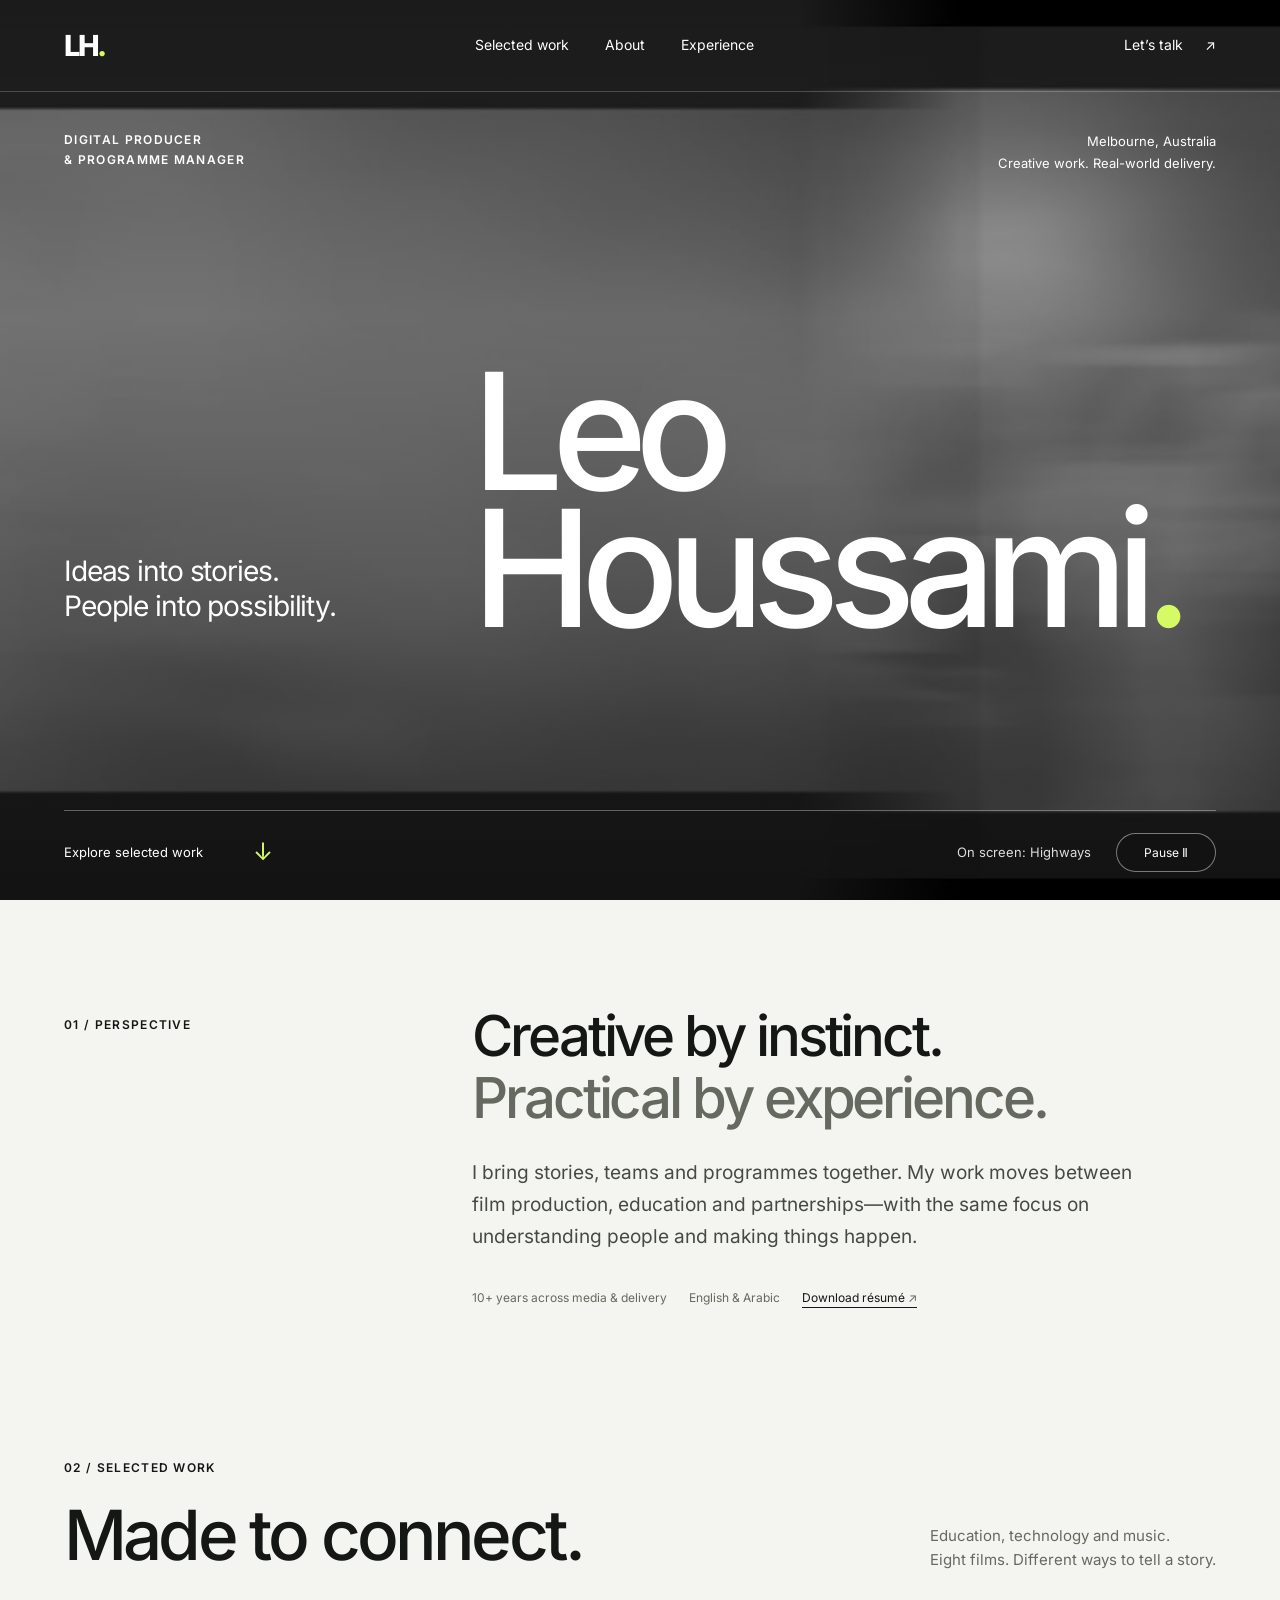
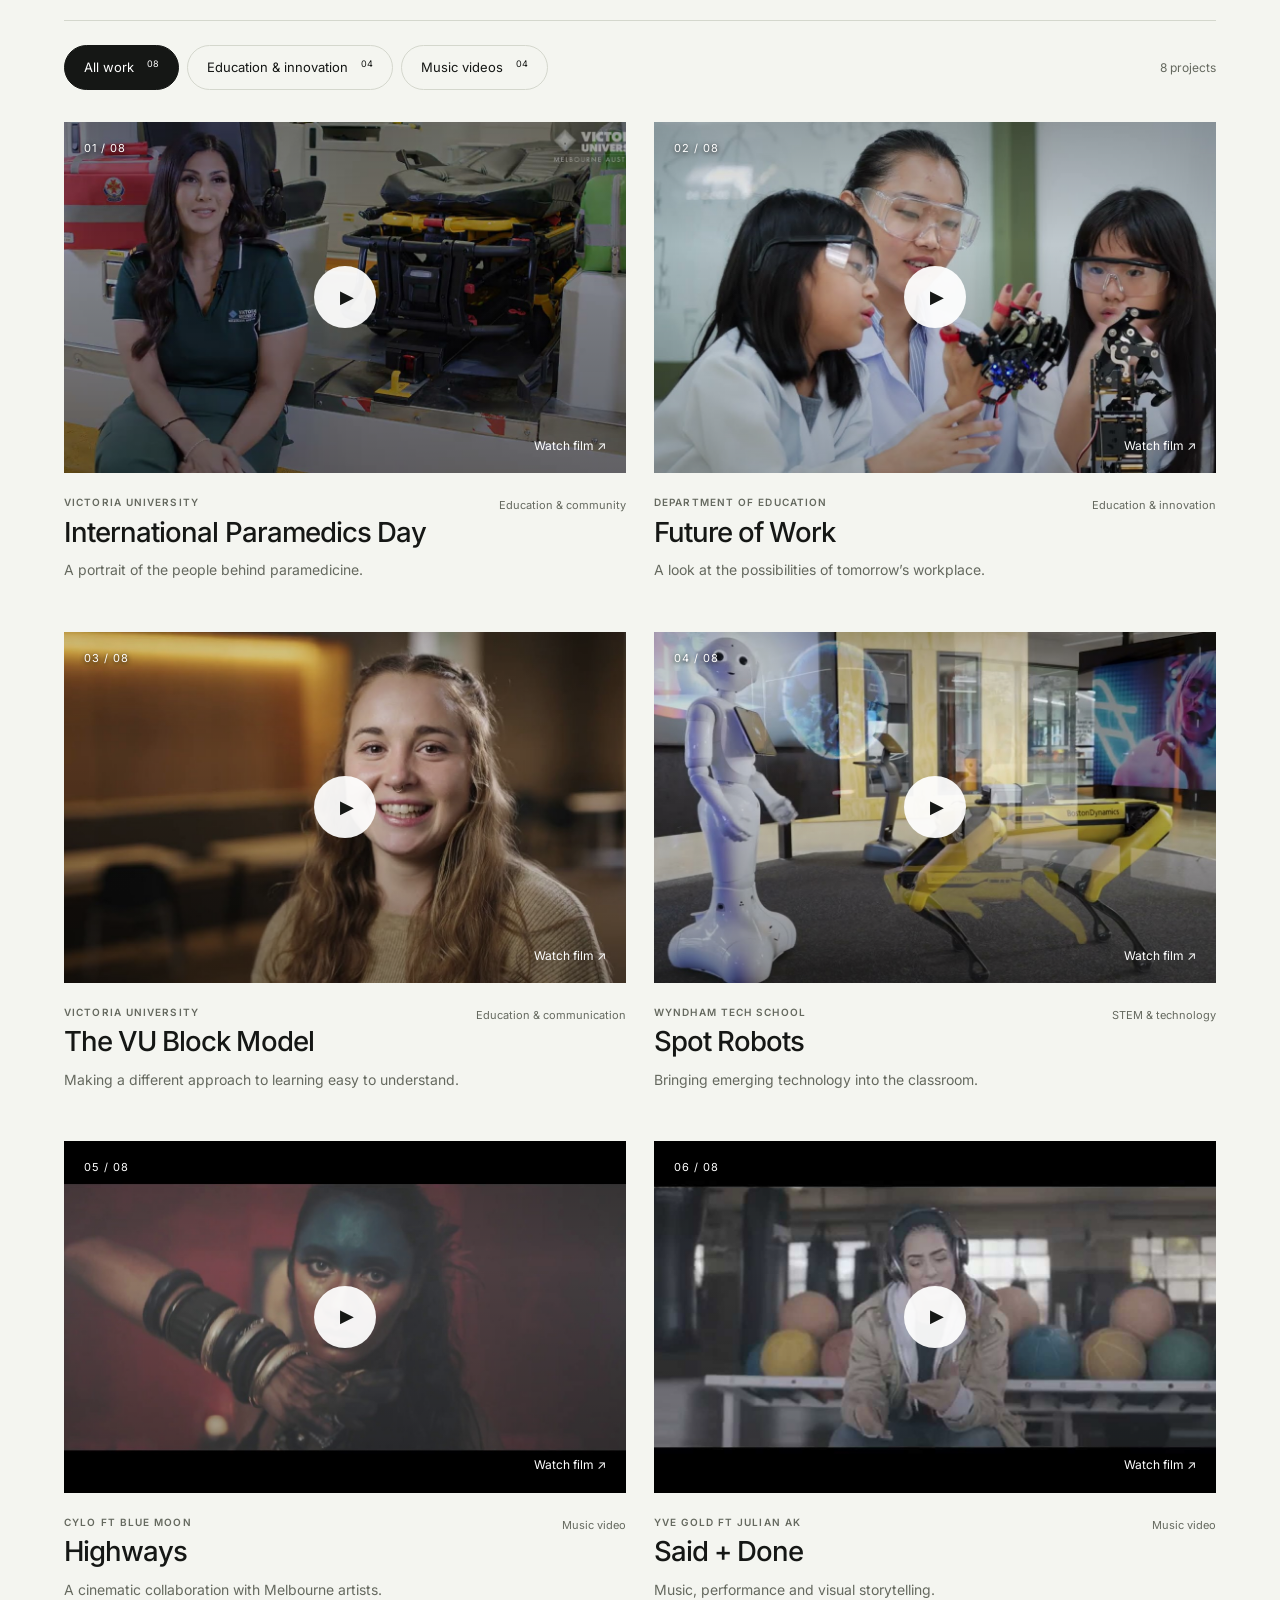
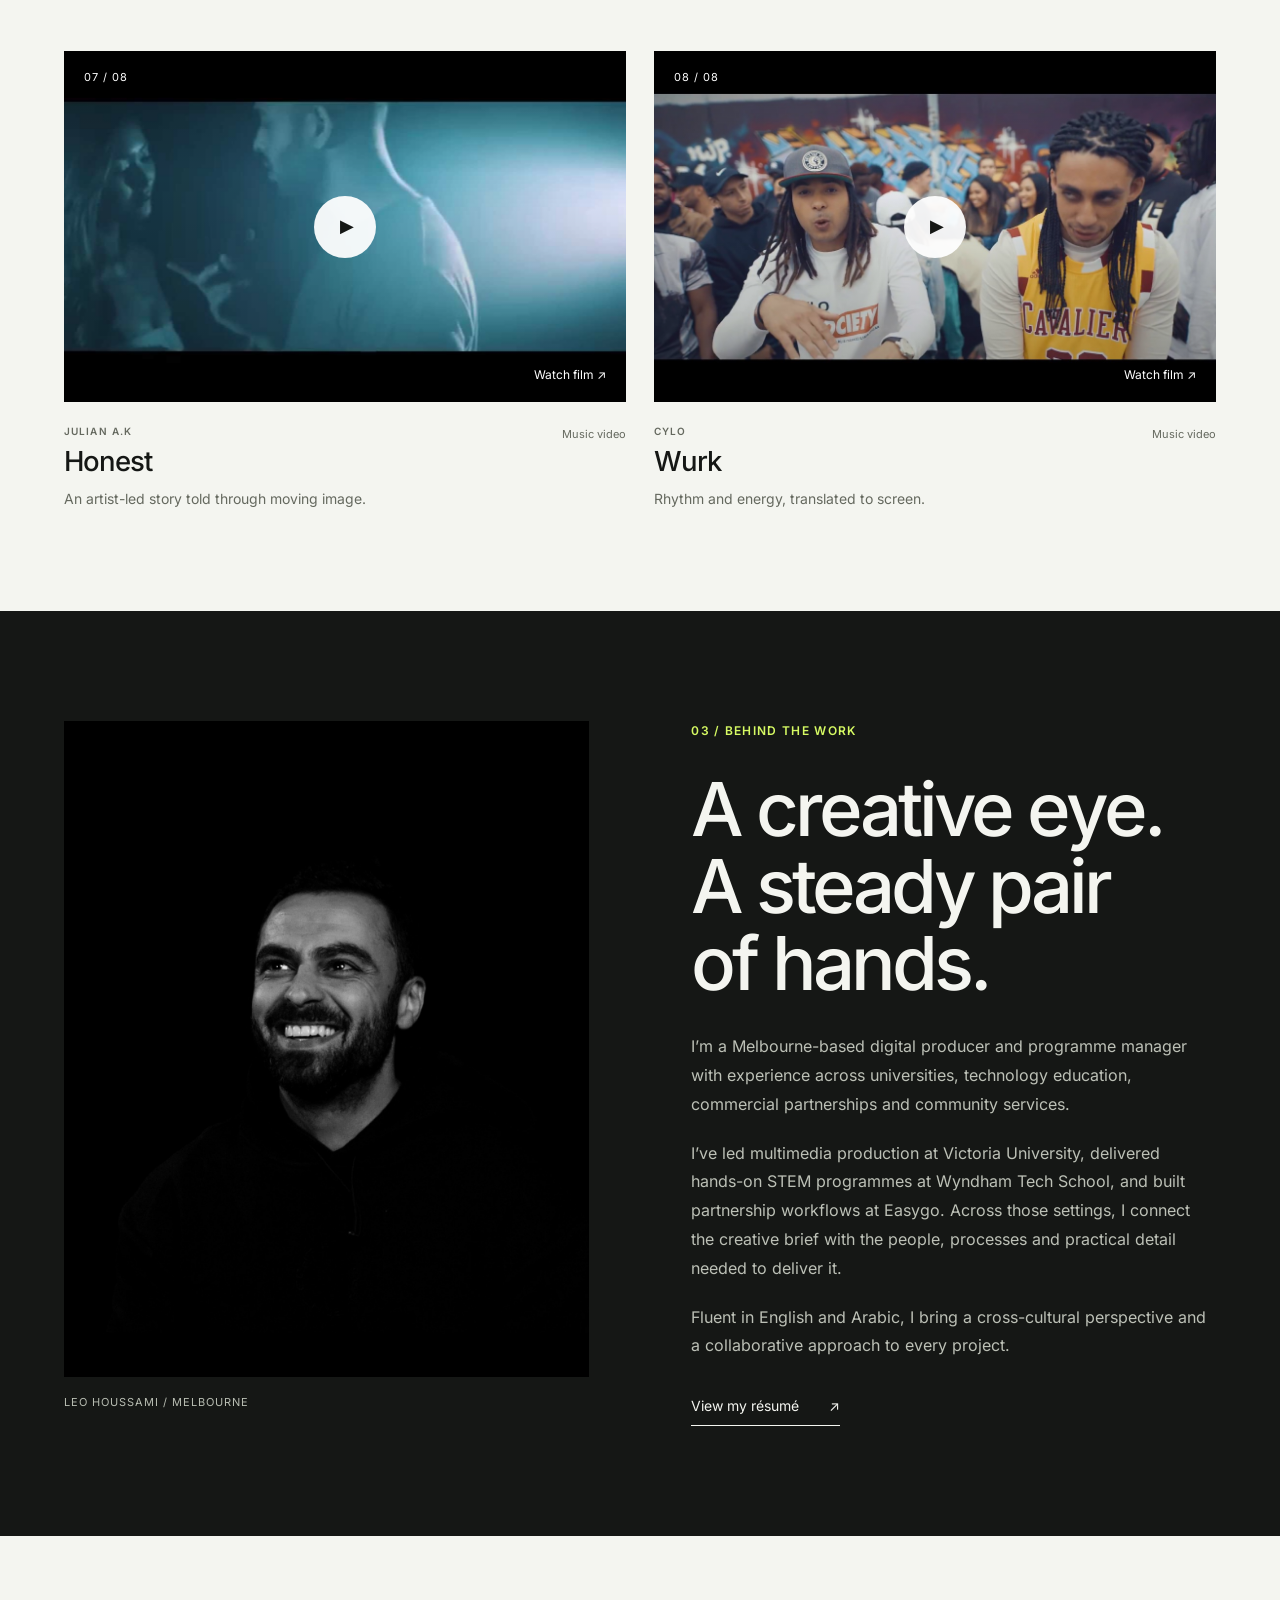
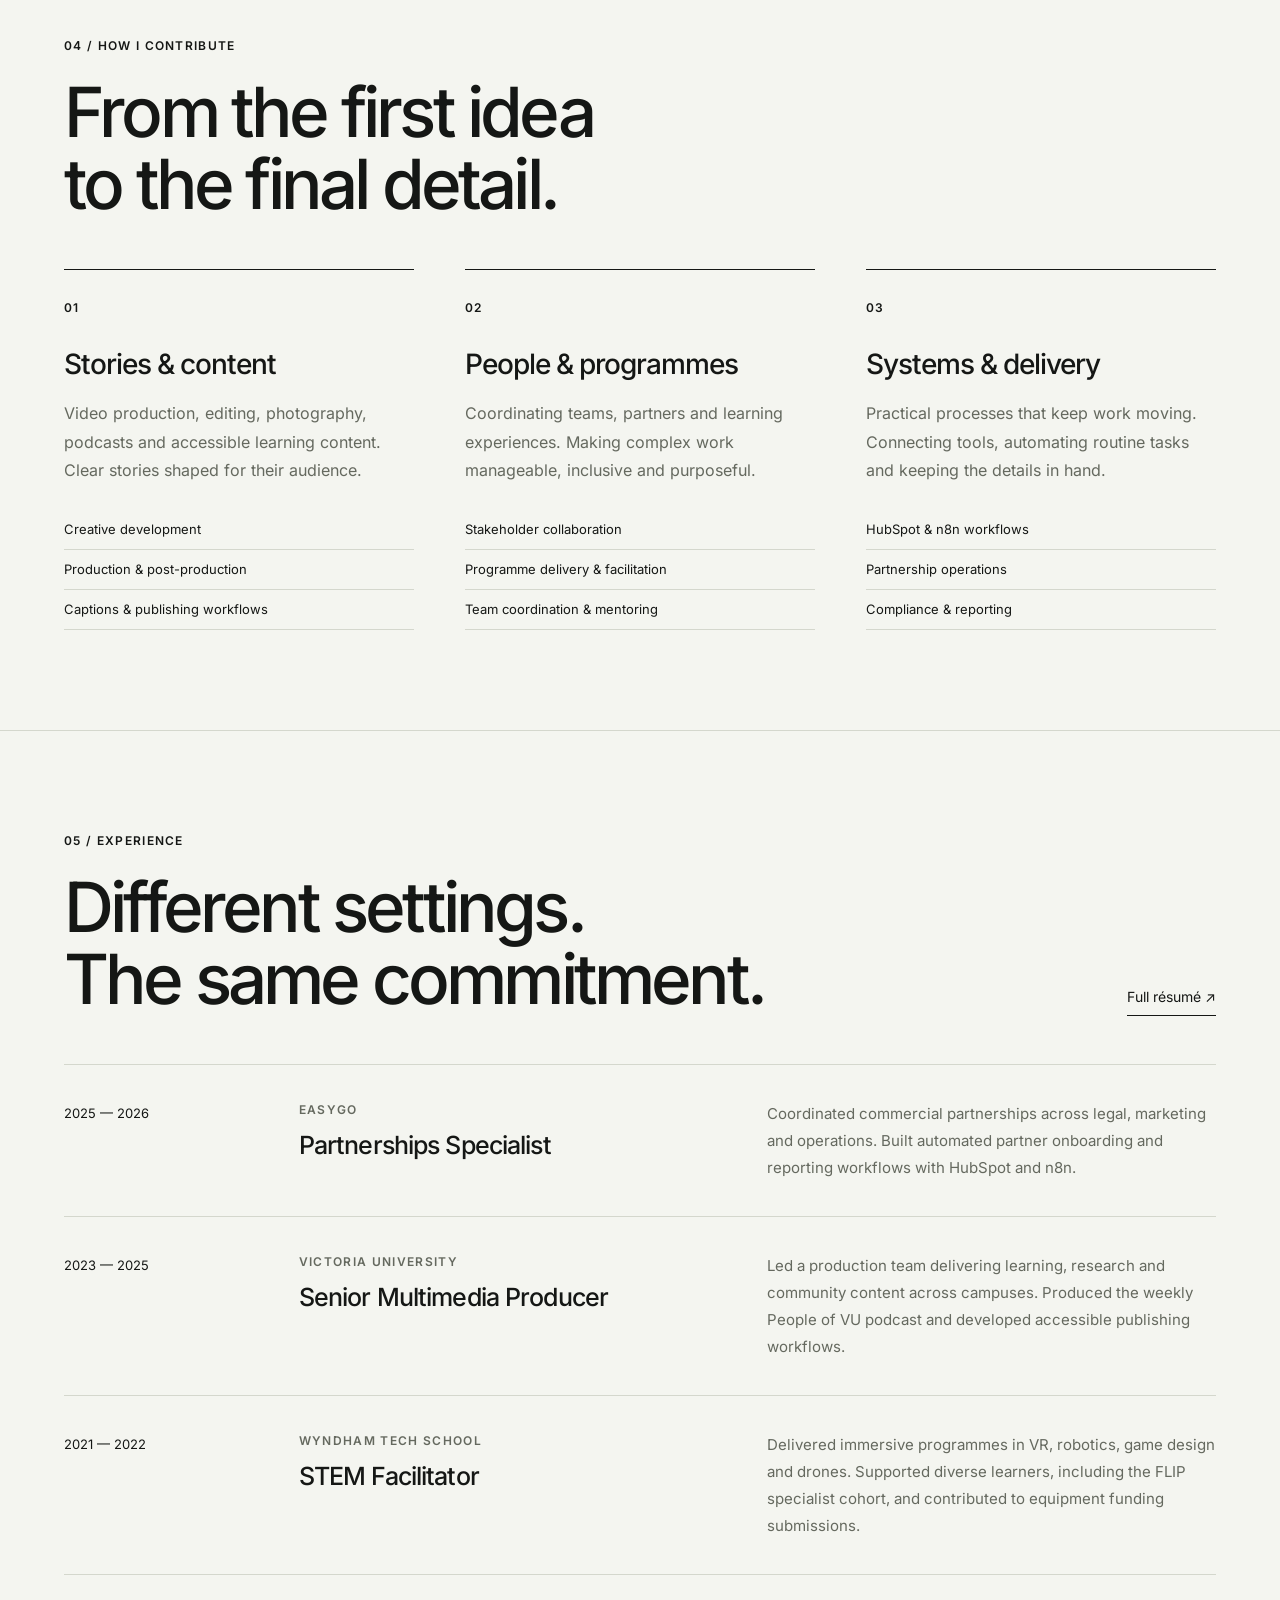
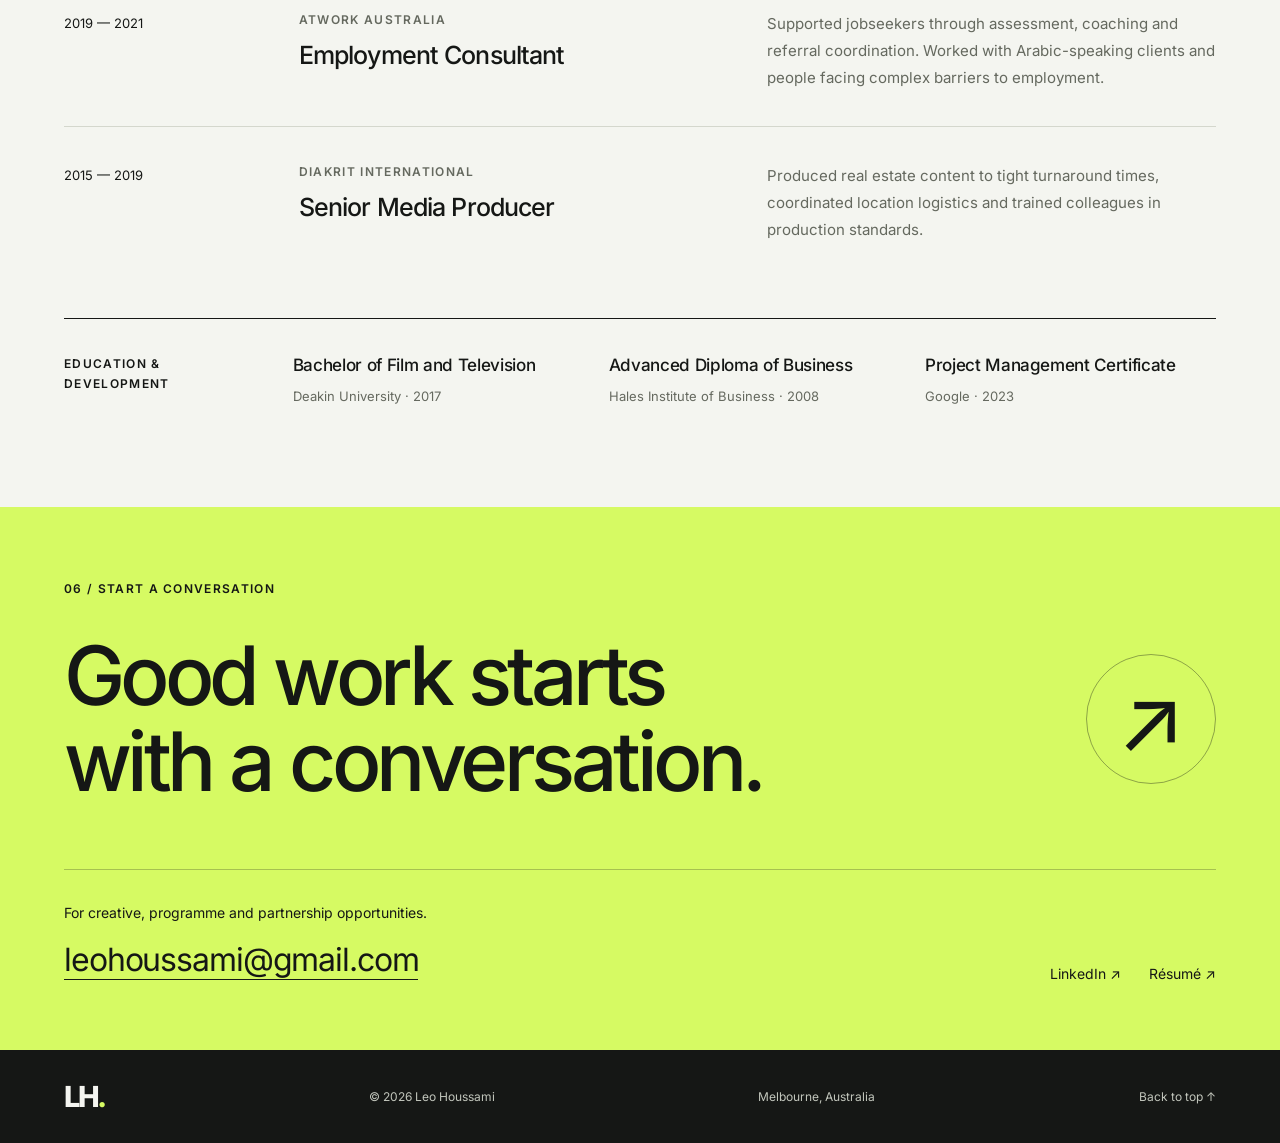
==== commit f571cb2f: "Rebuild portfolio with cinematic video, selected films and career profile" ====
--- a/index.html
+++ b/index.html
@@ -1,511 +1,19 @@
-<!DOCTYPE html>
-<html lang="en">
-<head>
-<meta charset="UTF-8">
-<meta name="viewport" content="width=device-width, initial-scale=1.0">
-<title>Leo Houssami | Digital Producer & Programme Manager</title>
-<style>
-@import url('https://fonts.googleapis.com/css2?family=Caveat:wght@400;600;700&family=Inter:wght@300;400;500;600;700&display=swap');
-*{margin:0;padding:0;box-sizing:border-box}
-html{scroll-behavior:smooth;scrollbar-width:thin;scrollbar-color:#1e1630 #f3e6cf}
-body{background:#f3e6cf;color:#1e1630;font-family:'Inter',sans-serif;line-height:1.7;overflow-x:hidden}
-canvas#bg{position:fixed;top:0;left:0;width:100%;height:100vh;z-index:0;pointer-events:none;opacity:.7}
-.progress-bar{position:fixed;top:0;left:0;height:3px;background:linear-gradient(90deg,#c8473f,#28f0e0,#ff2bd6);z-index:100;transition:width .1s;width:0}
-nav{position:fixed;top:0;left:0;right:0;z-index:50;padding:.8rem 1.5rem;display:flex;justify-content:space-between;align-items:center;background:rgba(243,230,207,.9);backdrop-filter:blur(8px);border-bottom:2px solid #1e1630;transition:transform .3s}
-nav.hidden{transform:translateY(-100%)}
-.nav-logo{font-family:'Caveat',cursive;font-size:1.6rem;font-weight:700;color:#1e1630;letter-spacing:1px}
-.nav-links{display:flex;gap:1.2rem;list-style:none;flex-wrap:wrap}
-.nav-links a{font-size:.7rem;font-weight:500;color:#3a2e4a;text-decoration:none;letter-spacing:1px;text-transform:uppercase;position:relative;padding-bottom:3px;transition:color .3s}
-.nav-links a:hover{color:#c8473f}
-.nav-links a::after{content:'';position:absolute;bottom:0;left:0;width:0;height:2px;background:#c8473f;transition:width .3s}
-.nav-links a:hover::after{width:100%}
-main{position:relative;z-index:1}
-.hero{min-height:100vh;display:flex;flex-direction:column;justify-content:center;align-items:center;text-align:center;position:relative}
-.hero-content{position:relative;z-index:2;text-shadow:0 0 40px rgba(243,230,207,.85),0 0 80px rgba(243,230,207,.4);mix-blend-mode:normal}
-.hero-name{font-family:'Caveat',cursive;font-size:clamp(3.5rem,10vw,8rem);font-weight:700;color:#1e1630;line-height:1;margin-bottom:.3rem;opacity:0;animation:titleIn 1s .4s forwards}
-.hero-role{font-size:clamp(.85rem,2vw,1.1rem);font-weight:500;color:#3a2e4a;letter-spacing:3px;text-transform:uppercase;opacity:0;animation:fadeUp .6s .9s forwards}
-.hero-tagline{max-width:500px;margin-top:1.5rem;font-size:clamp(.85rem,1.3vw,1rem);color:#3a2e4a;line-height:1.8;opacity:0;animation:fadeUp .6s 1.2s forwards}
-.scroll-arrow{position:absolute;bottom:3rem;left:50%;transform:translateX(-50%);width:24px;height:38px;border:2px solid #1e1630;border-radius:12px;opacity:0;animation:fadeUp .6s 1.8s forwards}
-.scroll-arrow::before{content:'';width:4px;height:4px;background:#1e1630;border-radius:50%;position:absolute;top:6px;left:50%;transform:translateX(-50%);animation:scrollDot 2s infinite}
-@keyframes titleIn{to{opacity:1}}
-@keyframes fadeUp{from{opacity:0;transform:translateY(20px)}to{opacity:1;transform:translateY(0)}}
-@keyframes scrollDot{0%,100%{top:6px;opacity:.3}50%{top:24px;opacity:1}}
-.section{min-height:100vh;display:flex;align-items:center;justify-content:center;padding:7rem 2rem 4rem;opacity:0;transform:translateY(50px);transition:all .9s cubic-bezier(.16,1,.3,1)}
-.section.visible{opacity:1;transform:translateY(0)}
-.container{max-width:820px;width:100%}
-.section-header{margin-bottom:2.5rem}
-.section-num{font-family:'Caveat',cursive;font-size:.8rem;letter-spacing:3px;color:#c8473f;display:flex;align-items:center;gap:.75rem}
-.section-num::before{content:'';width:35px;height:2px;background:#c8473f}
-.section-title{font-family:'Caveat',cursive;font-size:clamp(2.2rem,5vw,3.5rem);font-weight:700;color:#1e1630;margin-top:.4rem}
-.about-lead{font-size:1.05rem;line-height:2;color:#3a2e4a}
-.about-lead strong{color:#1e1630;font-weight:600}
-.about-stats{display:grid;grid-template-columns:repeat(auto-fit,minmax(150px,1fr));gap:1rem;margin-top:2rem}
-.stat-card{text-align:center;padding:1.25rem;border:2px solid #1e1630;position:relative;background:#f3e6cf;transition:all .3s}
-.stat-card:hover{background:#1e1630;color:#f3e6cf}
-.stat-card:hover .stat-num,.stat-card:hover .stat-label{color:#f3e6cf}
-.stat-card:hover::before{top:-8px;left:-8px;right:-8px;bottom:-8px;border-color:#c8473f}
-.stat-card::before{content:'';position:absolute;top:-5px;left:-5px;right:-5px;bottom:-5px;border:1px solid #1e1630;pointer-events:none;transition:all .3s}
-.stat-num{font-family:'Caveat',cursive;font-size:2.2rem;font-weight:700;color:#1e1630;transition:color .3s}
-.stat-label{font-size:.65rem;letter-spacing:1px;text-transform:uppercase;color:#3a2e4a;transition:color .3s}
-.timeline{position:relative;padding-left:2rem}
-.timeline::before{content:'';position:absolute;left:0;top:0;bottom:0;width:2px;background:#1e1630}
-.exp{position:relative;margin-bottom:3rem;padding-left:1.5rem;opacity:0;transform:translateX(-15px);transition:all .7s cubic-bezier(.16,1,.3,1)}
-.exp.visible{opacity:1;transform:translateX(0)}
-.exp::before{content:'';position:absolute;left:-2.4rem;top:.35rem;width:12px;height:12px;border:2px solid #1e1630;background:#f3e6cf;border-radius:50%;transition:all .3s}
-.exp.visible::before{background:#c8473f;border-color:#c8473f}
-.exp-header{display:flex;justify-content:space-between;align-items:flex-start;flex-wrap:wrap;gap:.4rem;margin-bottom:.3rem}
-.exp-role{font-family:'Caveat',cursive;font-size:1.5rem;font-weight:700;color:#1e1630}
-.exp-company{font-size:.95rem;font-weight:600;color:#c8473f}
-.exp-date{font-size:.7rem;letter-spacing:1px;color:#3a2e4a;text-transform:uppercase;padding:.2rem .65rem;border:1px solid #1e1630;white-space:nowrap}
-.exp-desc{color:#3a2e4a;font-size:.88rem;line-height:1.8}
-.exp-desc ul{list-style:none;padding:0;margin-top:.4rem}
-.exp-desc li{padding:.15rem 0;padding-left:1.1rem;position:relative}
-.exp-desc li::before{content:'>';position:absolute;left:0;color:#c8473f;font-weight:700;font-family:'Caveat',cursive;font-size:1.1rem}
-.exp-rec{margin-top:.6rem;padding:.4rem 1rem;background:#c8473f;color:#f3e6cf;font-family:'Caveat',cursive;font-size:1rem;font-weight:600;display:inline-block;transform:rotate(-1deg)}
-.skills-grid{display:grid;grid-template-columns:repeat(auto-fit,minmax(220px,1fr));gap:1rem}
-.skill-card{padding:1.25rem;border:2px solid #1e1630;position:relative;background:#f3e6cf;transition:all .3s}
-.skill-card:hover{transform:translate(-4px,-4px);box-shadow:4px 4px 0 #1e1630}
-.skill-icon{font-size:1.4rem;margin-bottom:.4rem}
-.skill-name{font-family:'Caveat',cursive;font-size:1.25rem;font-weight:700;color:#1e1630;margin-bottom:.4rem}
-.skill-desc{font-size:.78rem;color:#3a2e4a;line-height:1.6}
-.edu-row{display:flex;justify-content:space-between;align-items:center;padding:1.25rem;border:2px solid #1e1630;margin-bottom:.75rem;background:#f3e6cf;transition:all .3s;flex-wrap:wrap;gap:.5rem}
-.edu-row:hover{box-shadow:4px 4px 0 #c8473f;transform:translate(-2px,-2px)}
-.edu-title{font-family:'Caveat',cursive;font-size:1.3rem;font-weight:700;color:#1e1630}
-.edu-school{font-size:.85rem;color:#c8473f;font-weight:500}
-.edu-year{font-family:'Caveat',cursive;font-size:1.2rem;color:#3a2e4a}
-.cert-item{padding:.6rem 1rem;border:1px dashed #1e1630;margin-bottom:.5rem;display:flex;align-items:center;gap:.75rem;transition:all .3s}
-.cert-item:hover{border-style:solid;background:rgba(30,22,48,.03)}
-.cert-icon{font-size:1rem}
-.cert-name{font-size:.88rem;color:#1e1630;font-weight:500}
-.cert-by{font-size:.72rem;color:#3a2e4a}
-.langs{display:flex;gap:.75rem;flex-wrap:wrap;margin-top:1.5rem}
-.lang-tag{padding:.4rem 1.2rem;font-family:'Caveat',cursive;font-size:1.15rem;font-weight:600;border:2px solid #1e1630;transition:all .3s;cursor:default}
-.lang-tag:hover{background:#1e1630;color:#f3e6cf}
-.lang-tag .lvl{font-size:.65rem;color:#3a2e4a;text-transform:uppercase;letter-spacing:1px;display:block;font-family:'Inter',sans-serif;font-weight:400}
-.contact-grid{display:grid;grid-template-columns:repeat(auto-fit,minmax(170px,1fr));gap:.75rem}
-.contact-card{padding:1.25rem;border:2px solid #1e1630;text-decoration:none;color:#1e1630;display:flex;flex-direction:column;gap:.2rem;transition:all .3s;background:#f3e6cf}
-.contact-card:hover{transform:translate(-4px,-4px);box-shadow:4px 4px 0 #c8473f;background:#1e1630;color:#f3e6cf}
-.contact-card:hover .c-label{color:rgba(243,230,207,.6)}
-.contact-card:hover .c-value{color:#f3e6cf}
-.c-label{font-size:.6rem;letter-spacing:2px;text-transform:uppercase;color:#3a2e4a;transition:color .3s}
-.c-value{font-weight:600;font-size:.85rem}
-.footer{text-align:center;padding:2.5rem 2rem;border-top:2px solid #1e1630}
-.footer p{font-size:.75rem;color:#3a2e4a}
-@media(max-width:768px){
-nav{padding:.6rem 1rem}
-.nav-links{gap:.6rem}
-.nav-links a{font-size:.6rem}
-.section{padding:5rem 1.2rem 3rem}
-.exp-header{flex-direction:column;gap:.2rem}
-.about-stats{grid-template-columns:1fr 1fr}
-.skills-grid{grid-template-columns:1fr}
-.edu-row{flex-direction:column;align-items:flex-start;gap:.3rem}
-.contact-grid{grid-template-columns:1fr 1fr}
-}
-</style>
-</head>
-<body>
-<canvas id="bg"></canvas>
-<div class="progress-bar" id="progress"></div>
-<nav id="nav">
-<div class="nav-logo">LH</div>
-<ul class="nav-links">
-<li><a href="#about">About</a></li>
-<li><a href="#experience">Experience</a></li>
-<li><a href="#skills">Skills</a></li>
-<li><a href="#education">Education</a></li>
-<li><a href="#contact">Contact</a></li>
-</ul>
-</nav>
-<main>
-<section class="hero" id="hero">
-<div class="hero-content">
-<h1 class="hero-name">Leo Houssami</h1>
-<p class="hero-role">Digital Producer &amp; Programme Manager</p>
-<p class="hero-tagline">Arabic-fluent producer &amp; programme manager specialising in digital content, cross-sector collaboration, and public sector delivery.</p>
-</div>
-<div class="scroll-arrow"></div>
-</section>
-
-<section id="about">
-<div class="container">
-<div class="section-header">
-<div class="section-num">01</div>
-<h2 class="section-title">About Me</h2>
-</div>
-<p class="about-lead">Partnerships and operations professional with experience across <strong>media production</strong>, <strong>stakeholder management</strong>, and <strong>commercial collaboration</strong>. Proven ability to execute high-volume projects, coordinate cross-functional teams, and translate ideas into deliverables under tight timelines. Brings a practical understanding of partnerships, negotiation, and audience engagement, with a strong focus on execution, alignment, and results.</p>
-<p class="about-lead" style="margin-top:1rem">Born in Lebanon and <strong>Arabic-fluent</strong>, I work across cultural contexts with government agencies, First Nations communities, and multilingual populations.</p>
-<div class="about-stats">
-<div class="stat-card"><div class="stat-num">100+</div><div class="stat-label">Productions per year</div></div>
-<div class="stat-card"><div class="stat-num">$1M+</div><div class="stat-label">Funding managed</div></div>
-<div class="stat-card"><div class="stat-num">10+</div><div class="stat-label">Years experience</div></div>
-<div class="stat-card"><div class="stat-num">Arabic</div><div class="stat-label">Native language</div></div>
-</div>
-</div>
-</section>
-
-<section id="experience">
-<div class="container">
-<div class="section-header">
-<div class="section-num">02</div>
-<h2 class="section-title">Experience</h2>
-</div>
-<div class="timeline">
-
-<div class="exp">
-<div class="exp-header">
-<div><div class="exp-role">Partnerships Specialist</div><div class="exp-company">Easygo</div></div>
-<div class="exp-date">June 2025 – Feb 2026</div>
-</div>
-<div class="exp-desc"><ul>
-<li>Automated partnership lead acquisition using AI agents (n8n, Claude, Streamcharts API, HubSpot)</li>
-<li>Managed partnership and sponsorship propositions against company policy and contract structure</li>
-<li>Co-designed operational deliverables and compliance frameworks to mitigate organisational risk</li>
-<li>Contributed to commercial discussions between external partners, legal professionals, and internal stakeholders</li>
-</ul></div>
-</div>
-
-<div class="exp">
-<div class="exp-header">
-<div><div class="exp-role">Senior Multimedia Producer</div><div class="exp-company">Victoria University</div></div>
-<div class="exp-date">2023 – 2025</div>
-</div>
-<div class="exp-desc"><ul>
-<li>Delivered multimedia coverage for academic and cultural programs within the Moondani Balluk Indigenous Academic Unit</li>
-<li>Managed three producers/editors delivering multimedia learning assets across campuses</li>
-<li>Produced and published the weekly "People of VU" podcast with Vice-Chancellor Adam Shoemaker</li>
-<li>Implemented captions, transcripts, graphics, and web/internal publishing workflows</li>
-</ul></div>
-<div class="exp-rec">Tech Innovation Award 2025</div>
-</div>
-
-<div class="exp">
-<div class="exp-header">
-<div><div class="exp-role">STEM Systems Educator</div><div class="exp-company">Wyndham Tech School</div></div>
-<div class="exp-date">2021 – 2023</div>
-</div>
-<div class="exp-desc"><ul>
-<li>Designed and delivered immersive STEM programs (VR, robotics, game design, drones) for western Melbourne students</li>
-<li>Facilitated workshops for students with diverse learning needs, including FLIP Flexible Learning Intervention Pathways</li>
-<li>Mentored students experiencing social and learning barriers, creating inclusive learning environments</li>
-<li>Led classroom activities requiring teamwork, problem-solving, and confidence-building</li>
-</ul></div>
-<div class="exp-rec">Tech Excellence Award 2022</div>
-</div>
-
-<div class="exp">
-<div class="exp-header">
-<div><div class="exp-role">Job Coach / Employment Services</div><div class="exp-company">atWork Australia</div></div>
-<div class="exp-date">2019 – 2021</div>
-</div>
-<div class="exp-desc"><ul>
-<li>Managed caseload of jobseekers including individuals with disabilities and complex employment barriers</li>
-<li>Provided one-on-one coaching in resume development, interview preparation, and job readiness</li>
-<li>Supported culturally and linguistically diverse clients, including Arabic-speaking migrants and refugees</li>
-<li>Collaborated with employers, training providers, and community organisations for job placements</li>
-</ul></div>
-</div>
-
-<div class="exp">
-<div class="exp-header">
-<div><div class="exp-role">Senior Media Producer</div><div class="exp-company">Diakrit International</div></div>
-<div class="exp-date">2015 – 2019</div>
-</div>
-<div class="exp-desc"><ul>
-<li>Shot and produced real estate content with 24-hour turnaround, ensuring 100% visual consistency</li>
-<li>Managed logistics for daily property bookings across multiple states</li>
-<li>Trained junior staff in SOPs, quality standards, and on-site safety protocols</li>
-</ul></div>
-</div>
-
-</div>
-</div>
-</section>
-
-<section id="skills">
-<div class="container">
-<div class="section-header">
-<div class="section-num">03</div>
-<h2 class="section-title">Skills</h2>
-</div>
-<div class="skills-grid">
-<div class="skill-card"><div class="skill-icon">&#127912;</div><div class="skill-name">Digital Production</div><div class="skill-desc">Video production, editing, motion graphics, photography, content strategy, multimedia workflow</div></div>
-<div class="skill-card"><div class="skill-icon">&#128203;</div><div class="skill-name">Program Management</div><div class="skill-desc">Government funding, stakeholder engagement, cross-sector collaboration, compliance, reporting</div></div>
-<div class="skill-card"><div class="skill-icon">&#9981;</div><div class="skill-name">AI &amp; Automation</div><div class="skill-desc">CRM automation, workflow design, AI agents (Claude, n8n), tool integration, process optimisation</div></div>
-<div class="skill-card"><div class="skill-icon">&#128172;</div><div class="skill-name">Communication</div><div class="skill-desc">Research communications, cross-cultural messaging, First Nations collaboration, multilingual</div></div>
-<div class="skill-card"><div class="skill-icon">&#128187;</div><div class="skill-name">Technical</div><div class="skill-desc">Astro, Next.js, TypeScript, Python, Docker, Vercel, Git, Framer, API integration</div></div>
-<div class="skill-card"><div class="skill-icon">&#128202;</div><div class="skill-name">Research</div><div class="skill-desc">Counter-terrorism comms (ASSP/AVERT), data-driven content, evidence-based communications</div></div>
-</div>
-</div>
-</section>
-
-<section id="education">
-<div class="container">
-<div class="section-header">
-<div class="section-num">04</div>
-<h2 class="section-title">Education</h2>
-</div>
-<div class="edu-row"><div><div class="edu-title">Bachelor of Film and Television</div><div class="edu-school">Deakin University</div></div><div class="edu-year">2017</div></div>
-<div class="edu-row"><div><div class="edu-title">Advanced Diploma of Business</div><div class="edu-school">Hales Institute of Business</div></div><div class="edu-year">2008</div></div>
-<h3 style="font-family:'Caveat',cursive;font-size:1.7rem;margin:2rem 0 1rem;color:#1e1630">Certifications</h3>
-<div class="cert-item"><span class="cert-icon">&#127891;</span><div><div class="cert-name">Google Project Management Certificate</div><div class="cert-by">Google Training</div></div></div>
-<div class="cert-item"><span class="cert-icon">&#127891;</span><div><div class="cert-name">Case Management Certification</div><div class="cert-by">Alison</div></div></div>
-<div class="cert-item"><span class="cert-icon">&#127891;</span><div><div class="cert-name">Case Management Course</div><div class="cert-by">Elevify</div></div></div>
-<div class="cert-item"><span class="cert-icon">&#127891;</span><div><div class="cert-name">Safe Community Educator</div><div class="cert-by">Kangan Institute</div></div></div>
-<div class="langs">
-<div class="lang-tag">English<span class="lvl">Native</span></div>
-<div class="lang-tag">&#1575;&#1604;&#1593;&#1585;&#1576;&#1610;&#1577; <span class="lvl">Fluent</span></div>
-</div>
-</div>
-</section>
-
-<section id="contact">
-<div class="container">
-<div class="section-header">
-<div class="section-num">05</div>
-<h2 class="section-title">Get In Touch</h2>
-</div>
-<div class="contact-grid">
-<a class="contact-card" href="mailto:leohoussami@gmail.com"><span class="c-label">Email</span><span class="c-value">leohoussami@gmail.com</span><span class="c-value" style="font-size:.7rem;color:#3a2e4a">0466 202 000</span></a>
-<a class="contact-card" href="https://linkedin.com/in/leonited84" target="_blank" rel="noopener"><span class="c-label">LinkedIn</span><span class="c-value">linkedin.com/in/Leonited84</span></a>
-<a class="contact-card" href="https://github.com/Leonited84" target="_blank" rel="noopener"><span class="c-label">GitHub</span><span class="c-value">github.com/Leonited84</span></a>
-<a class="contact-card" href="https://silkroadleo.com" target="_blank" rel="noopener"><span class="c-label">Website</span><span class="c-value">silkroadleo.com</span></a>
-</div>
-</div>
-</section>
-
-<footer class="footer">
-<p>Melbourne, Australia &#183; ABN 27 218 061 213 &#183; VIC WWCC (2056405A-01)</p>
-</footer>
-</main>
-
-<script>
-// ===== Hand-drawn canvas (Kevin Ngo ink aesthetic) =====
-// Paper texture, grain, wobbly lines — extremely subtle blueprint background
-// Purpose: adds warmth and hand-crafted feel without distracting from content
-const cv=document.getElementById('bg');
-const x=cv.getContext('2d');
-let W,H,dpr;
-function resize(){
-dpr=window.devicePixelRatio||1;
-W=cv.width=window.innerWidth*dpr;
-H=cv.height=window.innerHeight*dpr;
-x.setTransform(dpr,0,0,dpr,0,0);
-}
-resize();
-window.addEventListener('resize',resize);
-
-// Seeded RNG (deterministic, no boiling)
-function rng(s){let a=(s*1000003)>>>0;return()=>{a=a+0x6D2B79F5|0;let t=Math.imul(a^a>>>15,1|a);t=t+Math.imul(t^t>>>7,61|t)^t;return((t^t>>>14)>>>0)/4294967296}}
-
-// Wobbly line (hand-drawn ink effect)
-function wLine(x1,y1,x2,y2,w,seg,jit){
-w=w||.8;seg=seg||5;jit=jit||.8;
-const dx=x2-x1,dy=y2-y1,len=Math.sqrt(dx*dx+dy*dy);
-if(len===0)return;
-const nx=-dy/len,ny=dx/len;
-x.beginPath();x.moveTo(x1,y1);
-for(let i=1;i<=seg;i++){
-const t=i/seg;
-const j=(rng(i*12345+i*789)-.5)*jit;
-x.lineTo(x1+dx*t+nx*j,y1+dy*t+ny*j);
-}
-x.strokeStyle='#1e1630';x.lineWidth=w;x.lineCap='round';x.lineJoin='round';x.stroke();
-}
-
-// Crosshatch shading
-function hatch(rx,ry,rw,rh,sp,angle){
-sp=sp||6;angle=angle||45;
-const rad=angle*Math.PI/180;
-x.save();x.beginPath();x.rect(rx,ry,rw,rh);x.clip();
-x.globalAlpha=.06;x.lineWidth=.3;
-for(let i=-rw;i<rw+rh;i+=sp){
-x.beginPath();
-x.moveTo(rx+i*Math.cos(rad)-rh*Math.sin(rad),ry+i*Math.sin(rad)+rh*Math.cos(rad));
-x.lineTo(rx+i*Math.cos(rad)+rw*Math.sin(rad),ry+i*Math.sin(rad)-rw*Math.cos(rad));
-x.stroke();
-}
-x.globalAlpha=.03;
-for(let i=-rw;i<rw+rh;i+=sp*1.5){
-x.beginPath();
-x.moveTo(rx+i*Math.cos(-rad)-rh*Math.sin(-rad),ry+i*Math.sin(-rad)+rh*Math.cos(-rad));
-x.lineTo(rx+i*Math.cos(-rad)+rw*Math.sin(-rad),ry+i*Math.sin(-rad)-rw*Math.cos(-rad));
-x.stroke();
-}
-x.restore();
-}
-
-// Paper grain (static layer)
-let grainCvs;
-function mkGrain(){
-grainCvs=document.createElement('canvas');
-grainCvs.width=W;grainCvs.height=H;
-const gc=grainCvs.getContext('2d');
-gc.globalAlpha=.015;
-for(let i=0;i<W*H*.003;i++){
-gc.fillStyle=Math.random()>.5?`rgba(0,0,0,${Math.random()*.02})`:`rgba(255,255,255,${Math.random()*.02})`;
-gc.fillRect(Math.random()*W,Math.random()*H,1,1);
-}
-gc.globalAlpha=1;
-}
-mkGrain();
-window.addEventListener('resize',mkGrain);
-
-// ===== Very subtle animated elements =====
-// Single wobbly geometric shape on the right — one element, not a cluster
-// Faint dotted grid as background texture
-
-// Grid dots — very sparse, barely visible
-const gridDots=[];
-for(let i=0;i<25;i++){
-gridDots.push({
-x:Math.random(),y:Math.random(),
-r:Math.random()*.5+.3,
-phase:Math.random()*Math.PI*2,
-});
-}
-
-// Main animation loop
-let lastT=performance.now();
-function anim(now){
-const dt=(now-lastT)/1000;lastT=now;
-const w=window.innerWidth,h=window.innerHeight;
-x.clearRect(0,0,w,h);
-
-// Grain overlay
-if(grainCvs)x.drawImage(grainCvs,0,0,w,h);
-
-const cx=w/2;
-
-// Grid dots — extremely faint
-gridDots.forEach(d=>{
-d.phase+=dt*.1;
-const px=d.x*w,py=d.y*h;
-x.beginPath();x.arc(px,py,d.r,0,Math.PI*2);
-x.fillStyle=`rgba(30,22,48,${.03+Math.sin(d.phase)*.01})`;
-x.fill();
-});
-
-// Single subtle wobbly circle on the right side — not overlapping text area
-const circR=45;
-const circBreath=Math.sin(now*.0004)*.08;
-const circDrift=Math.sin(now*.0003)*4;
-const cx2=cx+w*.25+circDrift;
-const cy2=h*.48;
-x.beginPath();
-const pts=20;
-for(let i=0;i<=pts;i++){
-const an=i/pts*Math.PI*2;
-const j=(rng(i*7777+Math.round(now*.01))-.5)*.8;
-const px=cx2+Math.cos(an)*(circR*(1+circBreath)+j);
-const py=cy2+Math.sin(an)*(circR*(1+circBreath*.8)+j);
-if(i===0)x.moveTo(px,py);
-else x.lineTo(px,py);
-}
-x.closePath();
-x.globalAlpha=.05;
-x.strokeStyle='#1e1630';x.lineWidth=.5;x.stroke();
-x.fillStyle='#1e1630';x.fill();
-x.globalAlpha=1;
-
-// Tiny inner circle (concentric, blueprint feel)
-x.beginPath();
-for(let i=0;i<=pts;i++){
-const an=i/pts*Math.PI*2;
-const j=(rng(i*3333+Math.round(now*.015))-.5)*.5;
-const px=cx2+Math.cos(an)*(circR*.4*(1+circBreath*.7)+j);
-const py=cy2+Math.sin(an)*(circR*.4*(1+circBreath*.6)+j);
-if(i===0)x.moveTo(px,py);
-else x.lineTo(px,py);
-}
-x.closePath();
-x.globalAlpha=.04;
-x.strokeStyle='#1e1630';x.lineWidth=.4;x.stroke();
-x.globalAlpha=1;
-
-// Single thin wobbly vertical line on left edge — barely there
-const lx=w*.06;
-const ly1=h*.2;
-const ly2=h*.7;
-const midLy=ly1+(ly2-ly1)*.5+Math.sin(now*.0004)*5;
-wLine(lx,ly1,lx,midLy,.4,6,.5);
-wLine(lx,midLy,lx,ly2,.4,6,.5);
-
-// Small corner bracket marks (construction-line style) — extremely faint
-const bx=cx+w*.18;
-const by=h*.38;
-const bw=w*.3;
-const bh=h*.25;
-x.globalAlpha=.03;
-x.strokeStyle='#1e1630';x.lineWidth=.4;x.setLineDash([2,3]);
-x.strokeRect(bx,by,bw,bh);
-x.setLineDash([]);
-const cm=5;
-x.lineWidth=.5;
-[[bx,by,1,1],[bx+bw,by,-1,1],[bx,by+bh,1,-1],[bx+bw,by+bh,-1,-1]].forEach(([ccx,ccy,ddx,ddy])=>{
-x.beginPath();x.moveTo(ccx+ddx*cm,ccy);x.lineTo(ccx,ccy);x.lineTo(ccx,ccy+ddy*cm);x.stroke();
-});
-x.globalAlpha=1;
-
-// Single wobbly rect with faint hatching — right side, small
-const rx2=cx+w*.22;
-const ry2=h*.68;
-wLine(rx2,ry2,rx2+35,ry2,.5,5,.6);
-wLine(rx2+35,ry2,rx2+35,ry2+45,.5,5,.6);
-wLine(rx2+35,ry2+45,rx2,ry2+45,.5,5,.6);
-wLine(rx2,ry2+45,rx2,ry2,.5,5,.6);
-hatch(rx2+1,ry2+1,33,43,5,45);
-
-requestAnimationFrame(anim);
-}
-requestAnimationFrame(anim);
-
-// ===== Scroll behavior =====
-window.addEventListener('scroll',()=>{
-const st=window.scrollY,dh=document.documentElement.scrollHeight-window.innerHeight;
-document.getElementById('progress').style.width=(st/dh*100)+'%';
-});
-
-// Reveal sections
-const secs=document.querySelectorAll('section:not(.hero)');
-const exps=document.querySelectorAll('.exp');
-const obs=new IntersectionObserver(entries=>{
-entries.forEach(e=>{if(e.isIntersecting)e.target.classList.add('visible')});
-},{threshold:.12,rootMargin:'0px 0px -20px 0px'});
-secs.forEach(s=>obs.observe(s));
-exps.forEach(e=>obs.observe(e));
-
-// Nav hide/show
-let ls=0;const nav=document.getElementById('nav');
-window.addEventListener('scroll',()=>{
-const c=window.scrollY;
-if(c>ls&&c>100)nav.classList.add('hidden');
-else nav.classList.remove('hidden');
-ls=c;
-});
-
-// Smooth scroll
-document.querySelectorAll('a[href^="#"]').forEach(a=>{
-a.addEventListener('click',e=>{
-e.preventDefault();
-const t=document.querySelector(a.getAttribute('href'));
-if(t)t.scrollIntoView({behavior:'smooth'});
-});
-});
-
-// Fade hero on scroll
-window.addEventListener('scroll',()=>{
-const s=window.scrollY,h=window.innerHeight;
-if(s<h){
-const f=1-s/h;
-document.querySelector('.hero-content').style.opacity=f;
-document.querySelector('.hero-content').style.transform=`translateY(${s*.15}px)`;
-}
-});
-
-// Print-friendly: hide canvas when printing
-window.addEventListener('beforeprint',()=>{document.getElementById('bg').style.display='none'});
-window.addEventListener('afterprint',()=>{document.getElementById('bg').style.display='block'});
-</script>
-</body>
-</html>
+<!doctype html>
+<html lang="en-AU"><head><meta charset="utf-8"><meta name="viewport" content="width=device-width,initial-scale=1"><title>Leo Houssami — Digital Producer & Programme Manager</title><meta name="description" content="Melbourne-based digital producer and programme manager. Film, education, partnerships and practical delivery. Explore selected work and experience by Leo Houssami."><meta name="theme-color" content="#151715"><link rel="canonical" href="https://leonited84.github.io/"><meta property="og:title" content="Leo Houssami — Digital Producer & Programme Manager"><meta property="og:description" content="Creative thinking. Practical delivery. Selected films, programmes and experience."><meta property="og:type" content="website"><meta property="og:url" content="https://leonited84.github.io/"><link rel="icon" type="image/svg+xml" href="assets/favicon.svg"><link rel="stylesheet" href="style.css"><script src="script.js" defer></script></head>
+<body><a class="skip-link" href="#main">Skip to content</a>
+<header class="site-header"><a class="wordmark" href="#top" aria-label="Leo Houssami home">LH<span class="brand-dot">.</span></a><nav aria-label="Main navigation"><a href="#work">Selected work</a><a href="#about">About</a><a href="#experience">Experience</a></nav><a class="header-contact" href="#contact">Let’s talk <span aria-hidden="true">↗</span></a></header>
+<main id="main"><section class="hero" id="top" aria-labelledby="hero-title"><video id="hero-video" autoplay muted loop playsinline preload="auto" poster="assets/highways-poster.jpg" aria-hidden="true"><source src="assets/highways-teaser.mp4" type="video/mp4"></video><div class="hero-shade"></div><div class="hero-top"><p class="eyebrow">Digital producer<br>& programme manager</p><p class="hero-location">Melbourne, Australia<br>Creative work. Real-world delivery.</p></div><div class="hero-main"><p class="hero-intro">Ideas into stories.<br>People into possibility.</p><h1 id="hero-title">Leo<br><span>Houssami<span class="hero-period">.</span></span></h1></div><div class="hero-bottom"><a class="hero-cta" href="#work">Explore selected work <span aria-hidden="true">↓</span></a><div class="hero-film"><span>On screen: Highways</span><button id="video-toggle" type="button" aria-label="Pause background video">Pause <span aria-hidden="true">Ⅱ</span></button></div></div></section>
+<section class="intro section-pad" aria-label="Introduction"><p class="eyebrow section-index">01 / Perspective</p><div class="intro-copy"><h2>Creative by instinct.<br><span>Practical by experience.</span></h2><p>I bring stories, teams and programmes together. My work moves between film production, education and partnerships—with the same focus on understanding people and making things happen.</p><div class="intro-meta"><span>10+ years across media & delivery</span><span>English & Arabic</span><a href="assets/Leo-Houssami-Resume.pdf" download>Download résumé <span aria-hidden="true">↗</span></a></div></div></section>
+<section class="work section-pad" id="work" aria-labelledby="work-title"><div class="section-heading"><div><p class="eyebrow">02 / Selected work</p><h2 id="work-title">Made to connect.</h2></div><p>Education, technology and music.<br>Eight films. Different ways to tell a story.</p></div><div class="work-toolbar"><div class="filters" role="group" aria-label="Filter selected work"><button type="button" data-filter="all" aria-pressed="true">All work <sup>08</sup></button><button type="button" data-filter="education" aria-pressed="false">Education & innovation <sup>04</sup></button><button type="button" data-filter="music" aria-pressed="false">Music videos <sup>04</sup></button></div><span class="work-count" role="status" aria-live="polite">8 projects</span></div><div class="project-grid"><article class="project" data-category="education"><a class="project-link" href="https://www.youtube.com/watch?v=8_4P7IvjmUk" data-video="8_4P7IvjmUk" data-title="International Paramedics Day" aria-label="Watch International Paramedics Day"><div class="project-image"><img src="assets/8_4P7IvjmUk.jpg" alt="International Paramedics Day film still" width="1280" height="720" loading="lazy" decoding="async"><span class="project-number">01 / 08</span><span class="play-icon" aria-hidden="true">▶</span><span class="watch-label">Watch film ↗</span></div><div class="project-info"><div><p class="eyebrow">Victoria University</p><h3>International Paramedics Day</h3></div><span class="project-type">Education &amp; community</span></div></a><p class="project-description">A portrait of the people behind paramedicine.</p></article><article class="project" data-category="education"><a class="project-link" href="https://www.youtube.com/watch?v=FYQdw8B2lbo" data-video="FYQdw8B2lbo" data-title="Future of Work" aria-label="Watch Future of Work"><div class="project-image"><img src="assets/FYQdw8B2lbo.jpg" alt="Future of Work film still" width="1280" height="720" loading="lazy" decoding="async"><span class="project-number">02 / 08</span><span class="play-icon" aria-hidden="true">▶</span><span class="watch-label">Watch film ↗</span></div><div class="project-info"><div><p class="eyebrow">Department of Education</p><h3>Future of Work</h3></div><span class="project-type">Education &amp; innovation</span></div></a><p class="project-description">A look at the possibilities of tomorrow’s workplace.</p></article><article class="project" data-category="education"><a class="project-link" href="https://www.youtube.com/watch?v=R62gYXzRwjM" data-video="R62gYXzRwjM" data-title="The VU Block Model" aria-label="Watch The VU Block Model"><div class="project-image"><img src="assets/R62gYXzRwjM.jpg" alt="The VU Block Model film still" width="1280" height="720" loading="lazy" decoding="async"><span class="project-number">03 / 08</span><span class="play-icon" aria-hidden="true">▶</span><span class="watch-label">Watch film ↗</span></div><div class="project-info"><div><p class="eyebrow">Victoria University</p><h3>The VU Block Model</h3></div><span class="project-type">Education &amp; communication</span></div></a><p class="project-description">Making a different approach to learning easy to understand.</p></article><article class="project" data-category="education"><a class="project-link" href="https://www.youtube.com/watch?v=OOY8oh-Qc98" data-video="OOY8oh-Qc98" data-title="Spot Robots" aria-label="Watch Spot Robots"><div class="project-image"><img src="assets/OOY8oh-Qc98.jpg" alt="Spot Robots film still" width="1280" height="720" loading="lazy" decoding="async"><span class="project-number">04 / 08</span><span class="play-icon" aria-hidden="true">▶</span><span class="watch-label">Watch film ↗</span></div><div class="project-info"><div><p class="eyebrow">Wyndham Tech School</p><h3>Spot Robots</h3></div><span class="project-type">STEM &amp; technology</span></div></a><p class="project-description">Bringing emerging technology into the classroom.</p></article><article class="project" data-category="music"><a class="project-link" href="https://www.youtube.com/watch?v=1bPuGQ7KdPY" data-video="1bPuGQ7KdPY" data-title="Highways" aria-label="Watch Highways"><div class="project-image"><img src="assets/1bPuGQ7KdPY.jpg" alt="Highways film still" width="1280" height="720" loading="lazy" decoding="async"><span class="project-number">05 / 08</span><span class="play-icon" aria-hidden="true">▶</span><span class="watch-label">Watch film ↗</span></div><div class="project-info"><div><p class="eyebrow">Cylo ft Blue Moon</p><h3>Highways</h3></div><span class="project-type">Music video</span></div></a><p class="project-description">A cinematic collaboration with Melbourne artists.</p></article><article class="project" data-category="music"><a class="project-link" href="https://www.youtube.com/watch?v=lJTCcfIDVb0" data-video="lJTCcfIDVb0" data-title="Said + Done" aria-label="Watch Said + Done"><div class="project-image"><img src="assets/lJTCcfIDVb0.jpg" alt="Said + Done film still" width="1280" height="720" loading="lazy" decoding="async"><span class="project-number">06 / 08</span><span class="play-icon" aria-hidden="true">▶</span><span class="watch-label">Watch film ↗</span></div><div class="project-info"><div><p class="eyebrow">YVE GOLD ft Julian Ak</p><h3>Said + Done</h3></div><span class="project-type">Music video</span></div></a><p class="project-description">Music, performance and visual storytelling.</p></article><article class="project" data-category="music"><a class="project-link" href="https://www.youtube.com/watch?v=1bbTRTiVYrs" data-video="1bbTRTiVYrs" data-title="Honest" aria-label="Watch Honest"><div class="project-image"><img src="assets/1bbTRTiVYrs.jpg" alt="Honest film still" width="1280" height="720" loading="lazy" decoding="async"><span class="project-number">07 / 08</span><span class="play-icon" aria-hidden="true">▶</span><span class="watch-label">Watch film ↗</span></div><div class="project-info"><div><p class="eyebrow">Julian A.K</p><h3>Honest</h3></div><span class="project-type">Music video</span></div></a><p class="project-description">An artist-led story told through moving image.</p></article><article class="project" data-category="music"><a class="project-link" href="https://www.youtube.com/watch?v=ya0mmiJdKRg" data-video="ya0mmiJdKRg" data-title="Wurk" aria-label="Watch Wurk"><div class="project-image"><img src="assets/ya0mmiJdKRg.jpg" alt="Wurk film still" width="1280" height="720" loading="lazy" decoding="async"><span class="project-number">08 / 08</span><span class="play-icon" aria-hidden="true">▶</span><span class="watch-label">Watch film ↗</span></div><div class="project-info"><div><p class="eyebrow">Cylo</p><h3>Wurk</h3></div><span class="project-type">Music video</span></div></a><p class="project-description">Rhythm and energy, translated to screen.</p></article></div></section>
+<section class="about section-pad" id="about" aria-labelledby="about-title"><div class="about-photo"><img src="assets/leo-houssami.jpg" alt="Leo Houssami" width="640" height="800" loading="lazy"><span class="photo-caption">Leo Houssami / Melbourne</span></div><div class="about-copy"><p class="eyebrow">03 / Behind the work</p><h2 id="about-title">A creative eye.<br>A steady pair<br> of hands.</h2><p>I’m a Melbourne-based digital producer and programme manager with experience across universities, technology education, commercial partnerships and community services.</p><p>I’ve led multimedia production at Victoria University, delivered hands-on STEM programmes at Wyndham Tech School, and built partnership workflows at Easygo. Across those settings, I connect the creative brief with the people, processes and practical detail needed to deliver it.</p><p>Fluent in English and Arabic, I bring a cross-cultural perspective and a collaborative approach to every project.</p><a class="text-link" href="assets/Leo-Houssami-Resume.pdf" target="_blank" rel="noopener">View my résumé <span aria-hidden="true">↗</span></a></div></section>
+<section class="capabilities section-pad" aria-labelledby="capabilities-title"><div class="section-heading"><div><p class="eyebrow">04 / How I contribute</p><h2 id="capabilities-title">From the first idea<br>to the final detail.</h2></div></div><div class="capability-grid"><article><span class="eyebrow">01</span><h3>Stories & content</h3><p>Video production, editing, photography, podcasts and accessible learning content. Clear stories shaped for their audience.</p><ul><li>Creative development</li><li>Production & post-production</li><li>Captions & publishing workflows</li></ul></article><article><span class="eyebrow">02</span><h3>People & programmes</h3><p>Coordinating teams, partners and learning experiences. Making complex work manageable, inclusive and purposeful.</p><ul><li>Stakeholder collaboration</li><li>Programme delivery & facilitation</li><li>Team coordination & mentoring</li></ul></article><article><span class="eyebrow">03</span><h3>Systems & delivery</h3><p>Practical processes that keep work moving. Connecting tools, automating routine tasks and keeping the details in hand.</p><ul><li>HubSpot & n8n workflows</li><li>Partnership operations</li><li>Compliance & reporting</li></ul></article></div></section>
+<section class="experience section-pad" id="experience" aria-labelledby="experience-title"><div class="section-heading"><div><p class="eyebrow">05 / Experience</p><h2 id="experience-title">Different settings.<br>The same commitment.</h2></div><a class="text-link" href="assets/Leo-Houssami-Resume.pdf" target="_blank" rel="noopener">Full résumé ↗</a></div><div class="experience-list">
+<article class="experience-row"><p class="experience-date">2025 — 2026</p><div><p class="eyebrow">Easygo</p><h3>Partnerships Specialist</h3></div><p>Coordinated commercial partnerships across legal, marketing and operations. Built automated partner onboarding and reporting workflows with HubSpot and n8n.</p></article>
+<article class="experience-row"><p class="experience-date">2023 — 2025</p><div><p class="eyebrow">Victoria University</p><h3>Senior Multimedia Producer</h3></div><p>Led a production team delivering learning, research and community content across campuses. Produced the weekly People of VU podcast and developed accessible publishing workflows.</p></article>
+<article class="experience-row"><p class="experience-date">2021 — 2022</p><div><p class="eyebrow">Wyndham Tech School</p><h3>STEM Facilitator</h3></div><p>Delivered immersive programmes in VR, robotics, game design and drones. Supported diverse learners, including the FLIP specialist cohort, and contributed to equipment funding submissions.</p></article>
+<article class="experience-row"><p class="experience-date">2019 — 2021</p><div><p class="eyebrow">atWork Australia</p><h3>Employment Consultant</h3></div><p>Supported jobseekers through assessment, coaching and referral coordination. Worked with Arabic-speaking clients and people facing complex barriers to employment.</p></article>
+<article class="experience-row"><p class="experience-date">2015 — 2019</p><div><p class="eyebrow">Diakrit International</p><h3>Senior Media Producer</h3></div><p>Produced real estate content to tight turnaround times, coordinated location logistics and trained colleagues in production standards.</p></article></div>
+<div class="education"><p class="eyebrow">Education & development</p><div><h3>Bachelor of Film and Television</h3><p>Deakin University · 2017</p></div><div><h3>Advanced Diploma of Business</h3><p>Hales Institute of Business · 2008</p></div><div><h3>Project Management Certificate</h3><p>Google · 2023</p></div></div></section>
+<section class="contact section-pad" id="contact" aria-labelledby="contact-title"><p class="eyebrow">06 / Start a conversation</p><div class="contact-main"><h2 id="contact-title">Good work starts<br>with a conversation<span>.</span></h2><a class="contact-arrow" href="mailto:leohoussami@gmail.com" aria-label="Email Leo Houssami">↗</a></div><div class="contact-bottom"><div><p>For creative, programme and partnership opportunities.</p><a class="email-link" href="mailto:leohoussami@gmail.com">leohoussami@gmail.com</a></div><div class="contact-links"><a href="https://www.linkedin.com/in/leonited84/" target="_blank" rel="noopener">LinkedIn ↗</a><a href="assets/Leo-Houssami-Resume.pdf" target="_blank" rel="noopener">Résumé ↗</a></div></div></section></main><footer><a class="wordmark" href="#top" aria-label="Back to top">LH<span class="brand-dot">.</span></a><p>© 2026 Leo Houssami</p><span>Melbourne, Australia</span><a href="#top">Back to top ↑</a></footer>
+<dialog id="film-dialog" aria-labelledby="film-title"><div class="dialog-header"><h2 id="film-title">Watch film</h2><button id="close-film" type="button" aria-label="Close video">Close ×</button></div><div class="film-player" id="film-player"></div><p class="film-fallback">Prefer a new tab? <a id="youtube-link" href="https://www.youtube.com/" target="_blank" rel="noopener">Watch on YouTube ↗</a></p></dialog>
+</body></html>
--- a/style.css
+++ b/style.css
@@ -0,0 +1,11 @@
+@font-face{font-family:Inter;src:url('assets/inter-400.woff2') format('woff2');font-weight:400;font-display:swap}
+@font-face{font-family:Inter;src:url('assets/inter-500.woff2') format('woff2');font-weight:500;font-display:swap}
+@font-face{font-family:Inter;src:url('assets/inter-600.woff2') format('woff2');font-weight:600;font-display:swap}
+@font-face{font-family:Inter;src:url('assets/inter-800.woff2') format('woff2');font-weight:800;font-display:swap}
+:root{--ink:#151715;--paper:#f4f5f0;--muted:#65695f;--line:#d4d7cd;--accent:#d6fa63;--pad:clamp(24px,5vw,88px)}*{box-sizing:border-box}html{scroll-behavior:smooth;scroll-padding-top:94px}body{margin:0;background:var(--paper);color:var(--ink);font-family:Inter,Arial,Helvetica,sans-serif;font-size:16px;line-height:1.6}a{color:inherit;text-decoration:none}button{font:inherit;color:inherit;cursor:pointer}button,a{-webkit-tap-highlight-color:transparent}button:focus-visible,a:focus-visible{outline:3px solid #809f20;outline-offset:6px}::selection{background:var(--accent);color:var(--ink)}img{max-width:100%;display:block}h1,h2,h3,p{margin:0}h1,h2,h3{font-weight:500;line-height:1.04;letter-spacing:-.055em}h2{font-size:clamp(40px,5.4vw,78px)}h3{font-size:26px;letter-spacing:-.035em}.eyebrow{font-size:12px;font-weight:600;letter-spacing:.11em;text-transform:uppercase;line-height:1.65}.section-pad{padding:100px var(--pad)}.skip-link{position:fixed;top:-100px;left:20px;z-index:100;background:var(--accent);padding:12px}.skip-link:focus{top:12px}.site-header{position:absolute;inset:0 0 auto;height:92px;padding:0 var(--pad);display:flex;align-items:center;justify-content:space-between;color:white;z-index:10;border-bottom:1px solid #ffffff35}.wordmark{font-size:29px;font-weight:800;letter-spacing:-.08em;line-height:1}.brand-dot{color:var(--accent)}.site-header nav{display:flex;gap:36px}.site-header nav a,.header-contact{font-size:14px}.site-header a:hover{color:var(--accent)}.header-contact span{margin-left:18px}.hero{position:relative;min-height:850px;height:100svh;max-height:1200px;color:white;background:#171a17;isolation:isolate;padding:130px var(--pad) 28px;display:flex;flex-direction:column;justify-content:space-between}.hero video,.hero-shade{position:absolute;inset:0;width:100%;height:100%;object-fit:cover;z-index:-2}.hero video{object-position:center}.hero-shade{z-index:-1;background:linear-gradient(180deg,rgba(0,0,0,.5),rgba(0,0,0,.38) 35%,rgba(0,0,0,.65))}.hero-top{display:flex;justify-content:space-between;gap:24px}.hero-location{text-align:right;font-size:13px;line-height:1.7}.hero-main{display:grid;grid-template-columns:1fr 2fr;gap:36px;align-items:end;margin:60px 0 45px}.hero-intro{font-size:clamp(20px,2.2vw,32px);line-height:1.25;letter-spacing:-.04em;padding-bottom:12px}h1{font-size:clamp(100px,12.7vw,200px);line-height:.84;letter-spacing:-.075em;font-weight:500}.hero-period{color:var(--accent)}.hero-bottom{border-top:1px solid #ffffff55;display:flex;align-items:center;justify-content:space-between;gap:20px;padding-top:22px;font-size:13px}.hero-cta{display:flex;gap:50px;align-items:center}.hero-cta span{font-size:24px;color:var(--accent)}.hero-film{display:flex;gap:25px;align-items:center}.hero-film>span{color:#ddd}.hero-film button{border:1px solid #ffffff70;border-radius:30px;background:#1116;padding:9px 18px;font-size:12px;min-width:100px}.hero-film button:hover{background:var(--accent);color:var(--ink)}.intro{display:grid;grid-template-columns:1fr 2fr;gap:36px;padding-top:105px;padding-bottom:90px}.section-index{padding-top:10px}.intro h2{font-size:clamp(34px,4.4vw,64px);line-height:1.1}.intro h2 span{color:var(--muted)}.intro-copy>p{max-width:690px;font-size:19px;line-height:1.7;margin-top:28px;color:#454a42}.intro-meta{display:flex;flex-wrap:wrap;gap:22px;margin-top:34px;font-size:12px}.intro-meta span{color:var(--muted)}.intro-meta a{border-bottom:1px solid var(--ink)}.work{padding-top:60px}.section-heading{display:flex;justify-content:space-between;align-items:end;gap:36px;margin-bottom:48px}.section-heading .eyebrow{margin-bottom:22px}.section-heading>p{font-size:15px;color:var(--muted)}.work-toolbar{border-top:1px solid var(--line);padding:24px 0 32px;display:flex;justify-content:space-between;align-items:center;gap:20px}.filters{display:flex;flex-wrap:wrap;gap:8px}.filters button{border:1px solid var(--line);border-radius:30px;background:transparent;padding:11px 19px;font-size:13px}.filters button[aria-pressed=true]{background:var(--ink);border-color:var(--ink);color:white}.filters button:hover{border-color:var(--ink)}sup{font-size:9px;margin-left:9px}.work-count{font-size:12px;color:var(--muted)}.project-grid{display:grid;grid-template-columns:1fr 1fr;gap:50px 28px}.project[hidden]{display:none}.project-image{aspect-ratio:16/10;position:relative;background:#222;overflow:hidden}.project-image img{height:100%;width:100%;object-fit:cover;transition:transform .65s cubic-bezier(.2,.65,.3,1),filter .4s}.project-image:after{content:'';position:absolute;inset:0;pointer-events:none;background:linear-gradient(#0003,transparent 35%,#0004)}.project-link:hover img{transform:scale(1.035);filter:brightness(.85)}.project-number{position:absolute;top:18px;left:20px;color:white;font-size:11px;letter-spacing:.09em;z-index:1;text-shadow:0 1px 5px #000}.play-icon{position:absolute;left:50%;top:50%;transform:translate(-50%,-50%);height:62px;width:62px;display:grid;place-items:center;padding-left:4px;background:#ffffffee;border-radius:50%;font-size:18px;z-index:1;transition:background .2s,scale .2s}.project-link:hover .play-icon{background:var(--accent);scale:1.07}.watch-label{position:absolute;right:20px;bottom:18px;color:white;z-index:1;font-size:12px}.project-info{display:flex;align-items:start;justify-content:space-between;gap:15px;padding-top:21px}.project-info .eyebrow{font-size:10px;color:var(--muted);margin-bottom:7px}.project-info h3{font-size:clamp(22px,2.15vw,32px)}.project-type{font-size:11px;color:var(--muted);padding-top:3px;text-align:right;flex-shrink:0}.project-description{font-size:14px;color:var(--muted);margin-top:13px;max-width:90%}.about{background:var(--ink);color:var(--paper);display:grid;grid-template-columns:1fr 1fr;gap:8vw;padding-top:110px;padding-bottom:110px}.about-photo{align-self:start;position:relative}.about-photo img{width:100%;height:auto;aspect-ratio:4/5;object-fit:cover;filter:grayscale(100%)}.photo-caption{display:block;font-size:11px;letter-spacing:.09em;text-transform:uppercase;margin-top:17px;color:#b8bdb2}.about-copy>.eyebrow{color:var(--accent);margin-bottom:30px}.about h2{font-size:clamp(45px,5.8vw,82px);margin-bottom:30px}.about-copy>p:not(.eyebrow){font-size:16px;line-height:1.8;color:#bcc0b6;margin-bottom:20px}.text-link{display:inline-flex;gap:30px;border-bottom:1px solid currentColor;padding-bottom:7px;font-size:14px}.about .text-link{margin-top:15px}.capabilities{border-bottom:1px solid var(--line)}.capability-grid{display:grid;grid-template-columns:repeat(3,1fr);gap:4vw}.capability-grid article{border-top:1px solid var(--ink);padding-top:24px}.capability-grid h3{margin:30px 0 20px;font-size:28px}.capability-grid p{font-size:16px;color:var(--muted);line-height:1.8}.capability-grid ul{list-style:none;padding:25px 0 0;margin:0;font-size:13px}.capability-grid li{padding:9px 0;border-bottom:1px solid var(--line)}.experience-row{display:grid;grid-template-columns:.6fr 1.3fr 1.35fr;gap:35px;padding:35px 0;border-top:1px solid var(--line)}.experience-row .eyebrow{color:var(--muted);margin-bottom:10px}.experience-row h3{font-size:25px;line-height:1.2}.experience-date{font-size:13px;padding-top:3px}.experience-row>p:last-child{font-size:15px;color:var(--muted);line-height:1.8}.education{margin-top:40px;padding-top:35px;border-top:1px solid var(--ink);display:grid;grid-template-columns:.7fr 1fr 1fr 1fr;gap:25px}.education h3{font-size:17px;letter-spacing:-.02em;line-height:1.4}.education p:not(.eyebrow){font-size:13px;color:var(--muted);margin-top:8px}.contact{background:var(--accent);padding-top:72px;padding-bottom:65px}.contact-main{display:flex;justify-content:space-between;align-items:center;gap:35px;margin-top:35px}.contact h2{font-size:clamp(45px,6.4vw,94px)}.contact-arrow{font-size:90px;line-height:1;border:1px solid #15171560;border-radius:50%;width:130px;height:130px;display:grid;place-items:center;flex-shrink:0;transition:background .2s,color .2s}.contact-arrow:hover{background:var(--ink);color:var(--accent)}.contact-bottom{margin-top:65px;display:flex;justify-content:space-between;align-items:end;gap:30px;border-top:1px solid #15171540;padding-top:32px}.contact-bottom p{font-size:14px;margin-bottom:10px}.email-link{font-size:clamp(19px,2.5vw,32px);letter-spacing:-.035em;border-bottom:1px solid var(--ink)}.contact-links{display:flex;gap:28px;font-size:14px}footer{background:var(--ink);color:#c2c6bc;padding:32px var(--pad);display:flex;justify-content:space-between;align-items:center;gap:25px;font-size:12px}footer .wordmark{color:var(--paper)}dialog{padding:24px;background:#151715;color:white;border:1px solid #454a42;width:min(1100px,95vw);max-height:95svh;overflow:auto}dialog::backdrop{background:#000d;backdrop-filter:blur(7px)}.dialog-header{display:flex;align-items:center;justify-content:space-between;gap:20px;margin-bottom:20px}.dialog-header h2{font-size:24px;letter-spacing:-.03em}.dialog-header button{border:1px solid #697060;background:transparent;padding:8px 17px;border-radius:24px;font-size:14px}.film-player{aspect-ratio:16/9;background:#000}.film-player iframe{width:100%;height:100%;border:0}.film-fallback{margin-top:17px;font-size:13px;color:#bfc4b7}.film-fallback a{color:var(--accent);margin-left:8px}body.modal-open{overflow:hidden}
+@media(min-width:1700px){.section-pad{padding-left:max(var(--pad),calc((100vw - 1540px)/2));padding-right:max(var(--pad),calc((100vw - 1540px)/2))}}
+@media(max-width:1000px){.hero{min-height:750px}.hero-main{grid-template-columns:.65fr 2fr;gap:20px}h1{font-size:13.5vw}.intro{grid-template-columns:.6fr 2fr}.project-type{display:none}.about{gap:5vw}.experience-row{grid-template-columns:.55fr 1.2fr 1.3fr;gap:20px}.education{grid-template-columns:1fr 1fr}.section-pad{padding-top:75px;padding-bottom:75px}}
+@media(max-width:680px){html{scroll-padding-top:20px}.site-header{height:76px}.site-header nav{gap:18px}.site-header nav a{font-size:12px}.site-header nav a:nth-child(2){display:none}.header-contact{font-size:12px}.header-contact span{margin-left:5px}.wordmark{font-size:25px}.hero{height:90svh;min-height:700px;max-height:950px;padding-top:108px;padding-bottom:25px}.hero-top .eyebrow{font-size:10px}.hero-location{font-size:10px;max-width:140px}.hero-main{display:flex;flex-direction:column;align-items:start;gap:28px;margin:60px 0 45px}.hero-intro{font-size:22px}.hero h1{font-size:clamp(52px,16.3vw,112px);line-height:.9;letter-spacing:-.07em}.hero h1 br{display:none}.hero h1>span:first-of-type{display:block}.hero h1 .hero-period{position:static;transform:none}.hero-film>span{display:none}.hero-bottom{font-size:12px}.hero-cta{gap:15px}.hero-film button{padding:8px 12px;min-width:83px}.section-pad{padding-top:60px;padding-bottom:60px}.intro{display:block}.section-index{margin-bottom:25px}.intro-copy>p{font-size:17px;margin-top:23px}.intro-meta{gap:13px 20px}.section-heading{display:block;margin-bottom:30px}.section-heading>p{margin-top:24px}.section-heading h2{font-size:43px}.work-toolbar{padding-top:18px;gap:0}.filters{gap:6px}.filters button{padding:9px 12px;font-size:11px}.filters sup{font-size:8px;margin-left:4px}.work-count{display:none}.project-grid{grid-template-columns:1fr;gap:36px}.project-image{aspect-ratio:16/10}.project-info h3{font-size:26px}.project-info .eyebrow{font-size:10px}.project-description{max-width:100%}.play-icon{width:52px;height:52px;font-size:15px}.about{grid-template-columns:1fr;gap:40px}.about-photo img{max-height:480px;object-position:center 35%}.about h2{font-size:53px}.about h2 br:last-child{display:none}.capability-grid{grid-template-columns:1fr;gap:35px}.capability-grid h3{margin-top:20px}.capability-grid ul{padding-top:15px}.experience .text-link{margin-top:25px}.experience-row{grid-template-columns:1fr;gap:16px;padding:28px 0}.experience-row .eyebrow{margin-bottom:7px}.experience-row>p:last-child{font-size:15px}.education{grid-template-columns:1fr;gap:25px;margin-top:20px}.contact-main{gap:15px;align-items:end}.contact h2{font-size:43px}.contact-arrow{width:54px;height:54px;font-size:39px}.contact-bottom{display:block;margin-top:35px;padding-top:25px}.contact-links{margin-top:30px}.contact-bottom p{font-size:13px}.email-link{font-size:23px}footer{flex-wrap:wrap;gap:20px;font-size:11px}footer>span{display:none}dialog{padding:16px}.dialog-header h2{font-size:21px}.film-fallback{font-size:12px}}
+@media(prefers-reduced-motion:reduce){html{scroll-behavior:auto}*,*:before,*:after{animation:none!important;transition:none!important}}
+@media print{.site-header,.hero,.work,.about-photo,.contact-arrow,.filters,dialog,footer{display:none}.section-pad{padding:20px 0}.intro,.about{display:block}.about,.contact{background:white;color:black}.about-copy>p:not(.eyebrow){color:black}h2{font-size:26px}.experience-row{break-inside:avoid}.about h2{font-size:30px}.capability-grid{gap:20px}body{font-size:11pt}.contact h2{font-size:30px}}
+@media(max-width:400px){.contact-arrow{display:none}.contact h2{font-size:40px}.email-link{font-size:21px}}
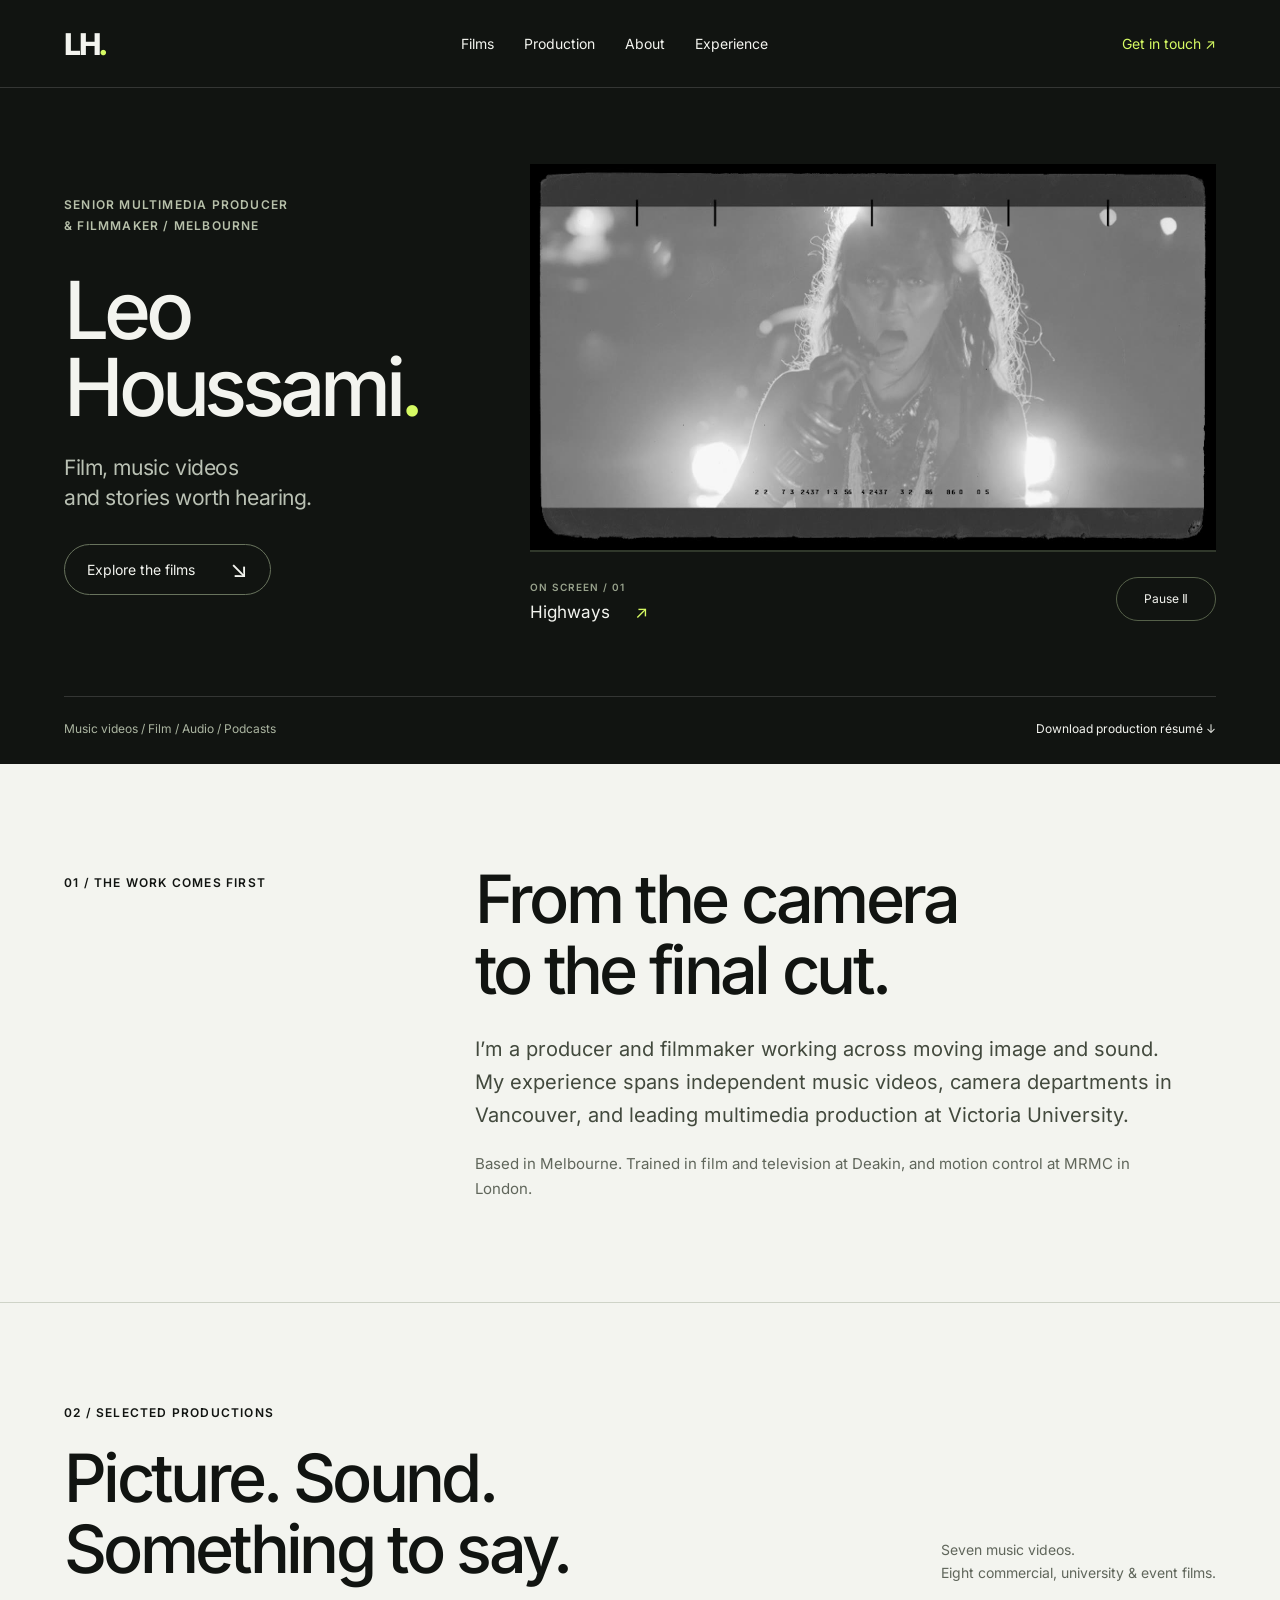
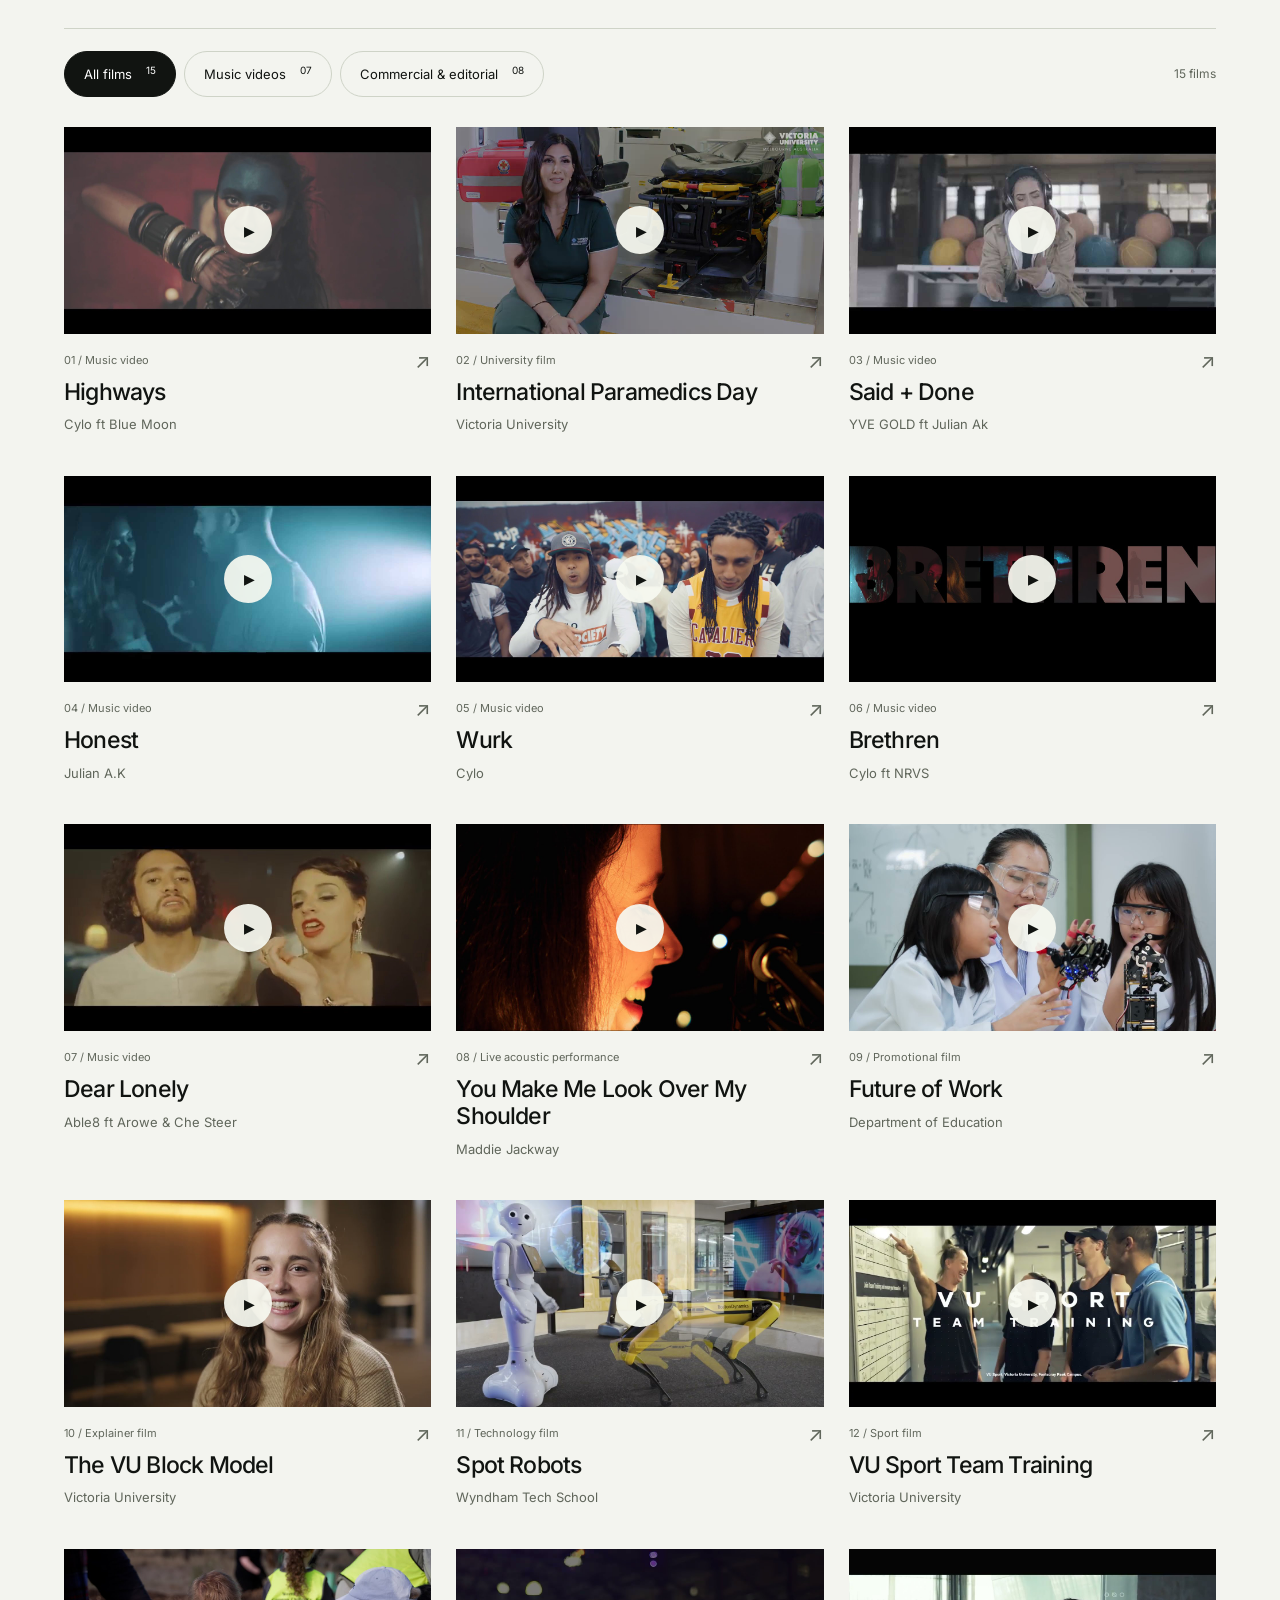
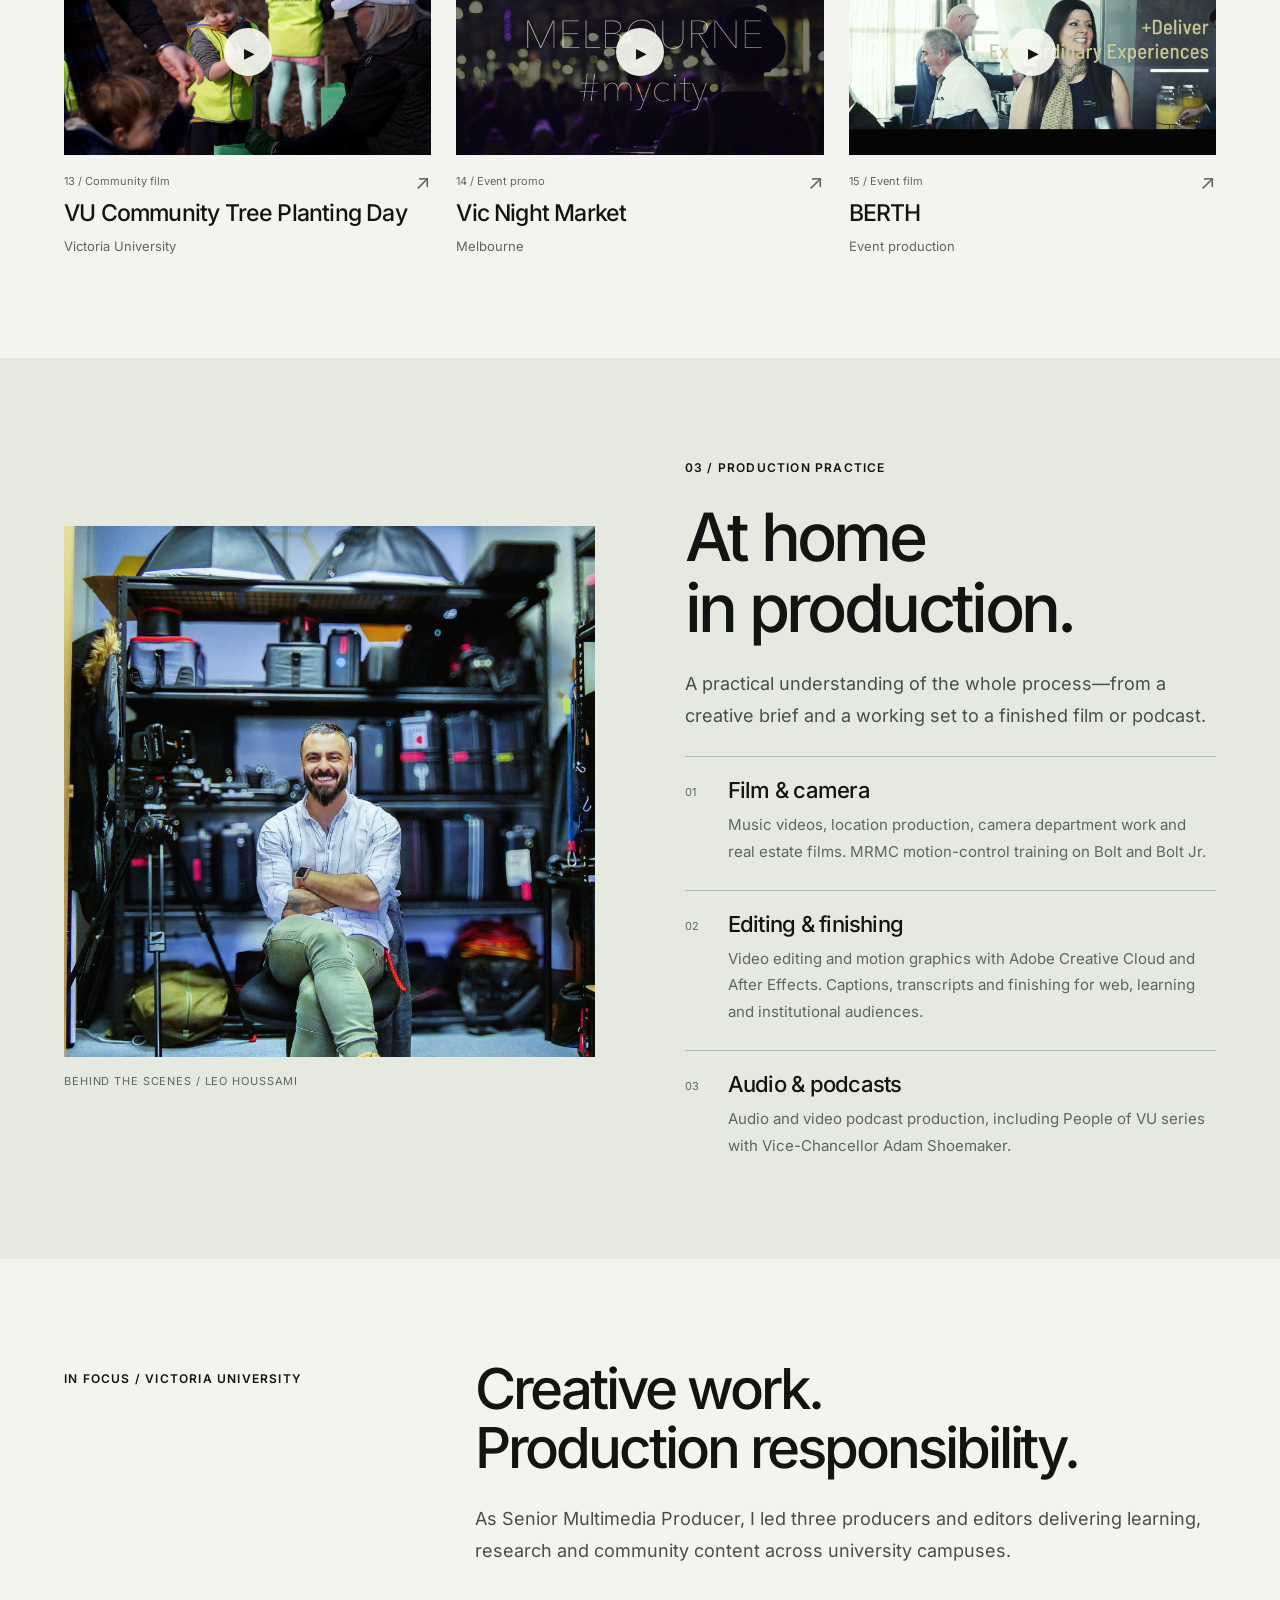
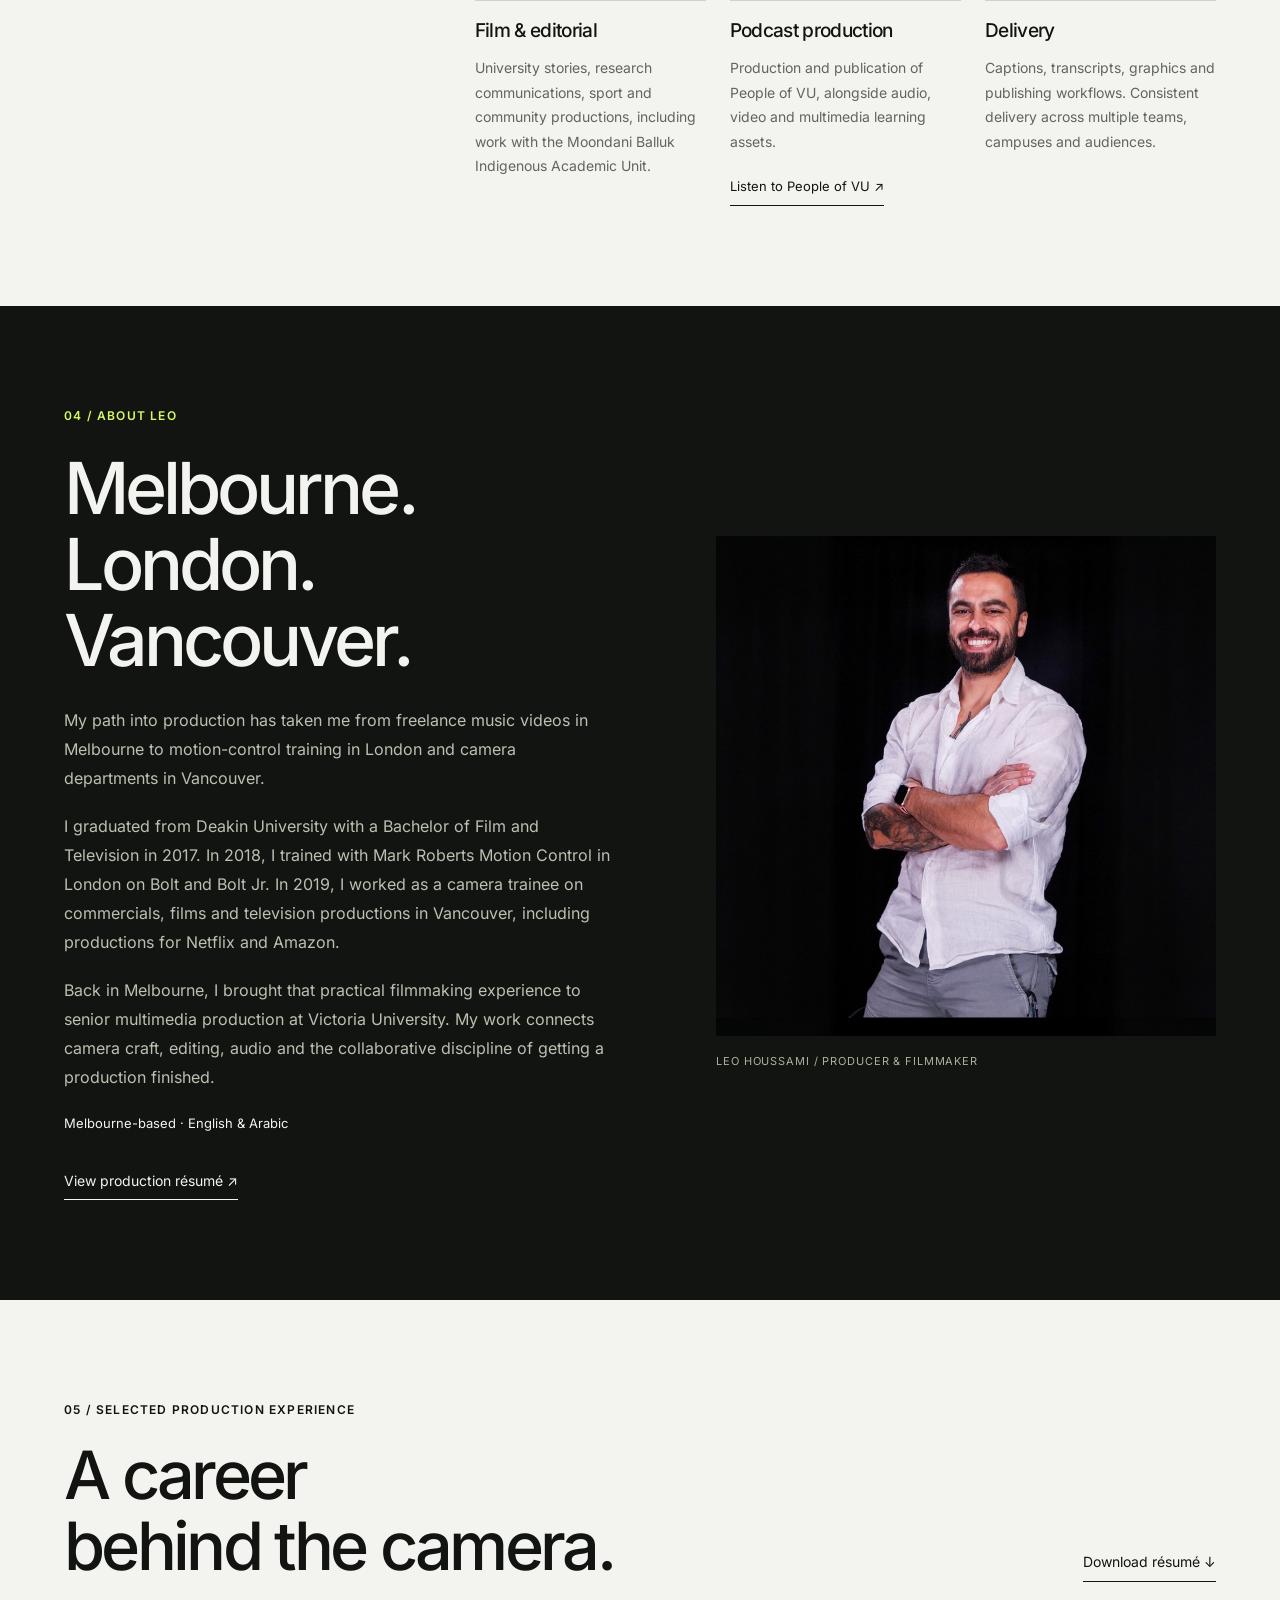
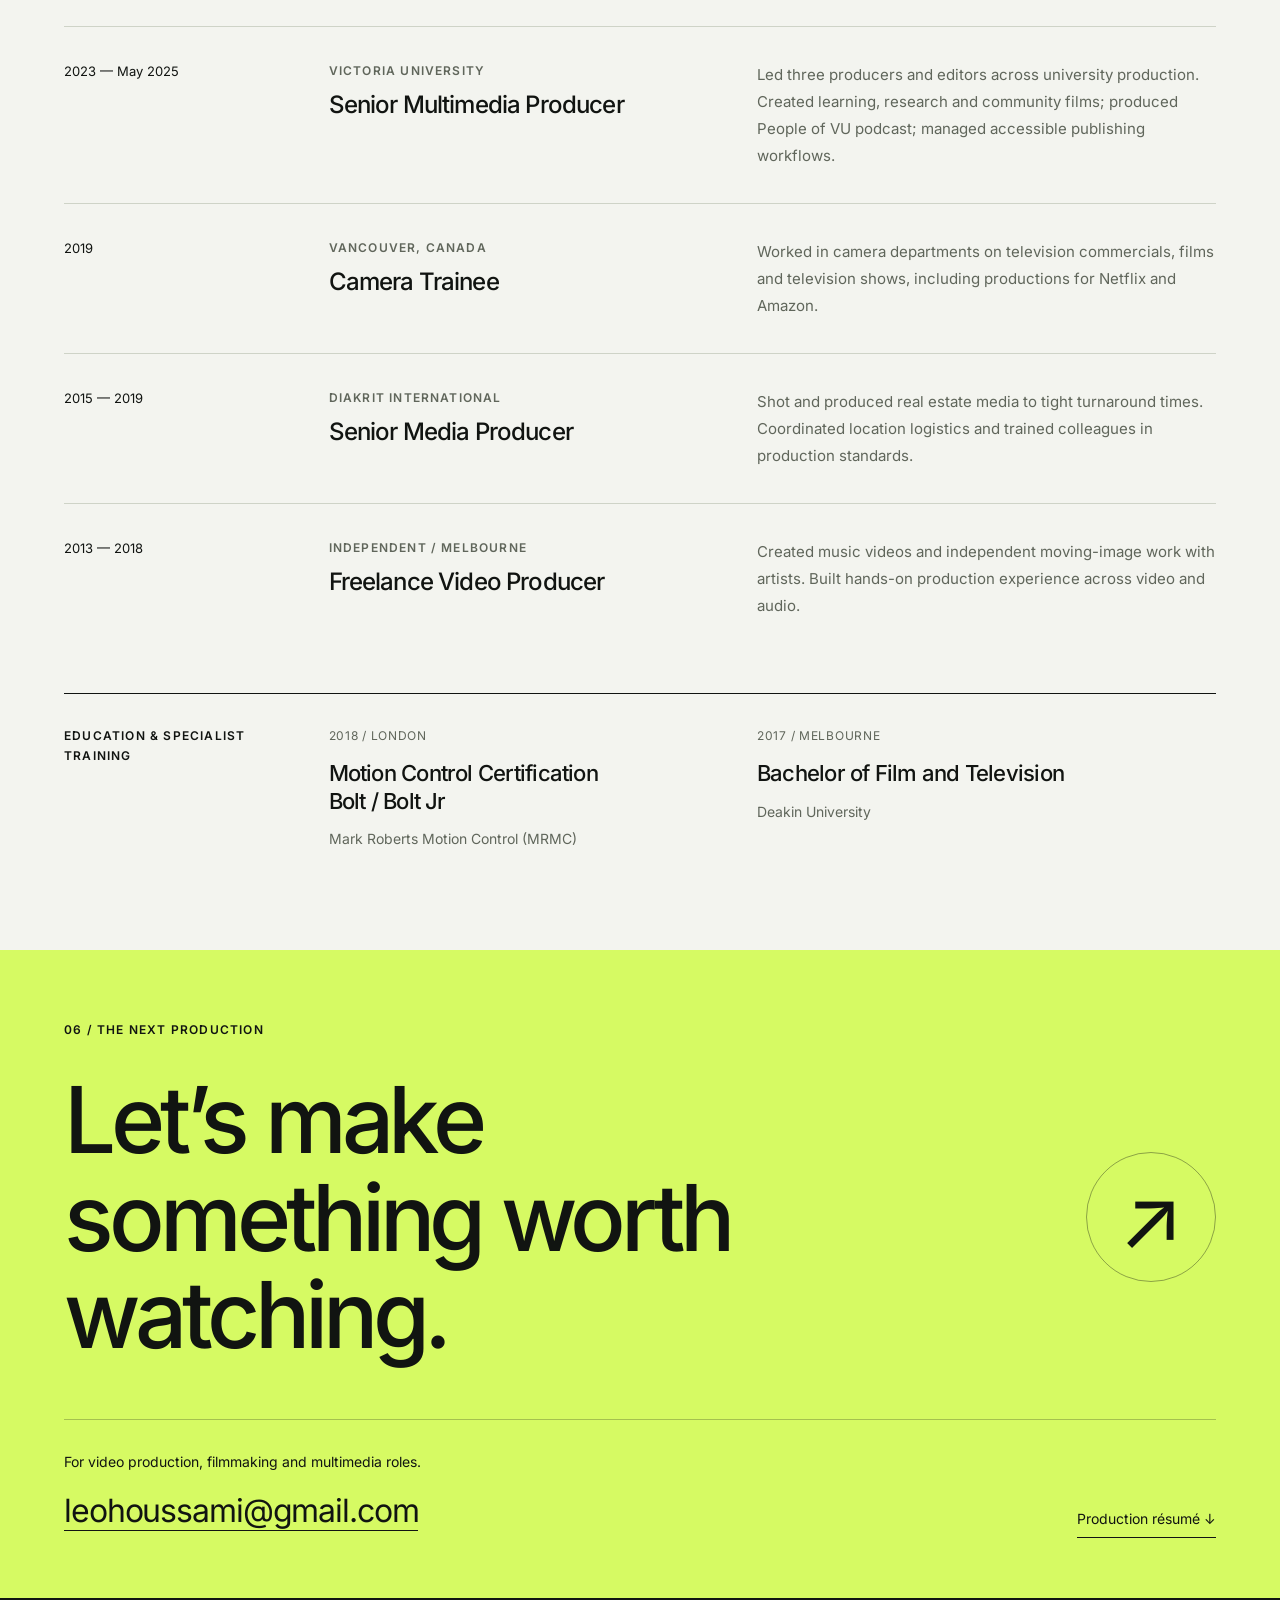
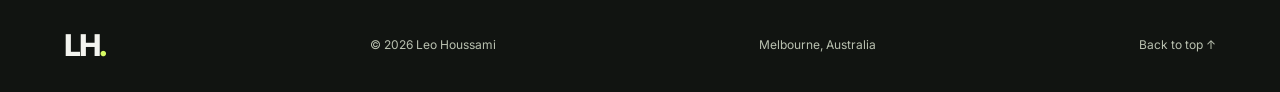
==== commit 95f24b20: "Refocus portfolio on film production and integrate new portraits" ====
--- a/index.html
+++ b/index.html
@@ -1,19 +1,80 @@
 <!doctype html>
-<html lang="en-AU"><head><meta charset="utf-8"><meta name="viewport" content="width=device-width,initial-scale=1"><title>Leo Houssami — Digital Producer & Programme Manager</title><meta name="description" content="Melbourne-based digital producer and programme manager. Film, education, partnerships and practical delivery. Explore selected work and experience by Leo Houssami."><meta name="theme-color" content="#151715"><link rel="canonical" href="https://leonited84.github.io/"><meta property="og:title" content="Leo Houssami — Digital Producer & Programme Manager"><meta property="og:description" content="Creative thinking. Practical delivery. Selected films, programmes and experience."><meta property="og:type" content="website"><meta property="og:url" content="https://leonited84.github.io/"><link rel="icon" type="image/svg+xml" href="assets/favicon.svg"><link rel="stylesheet" href="style.css"><script src="script.js" defer></script></head>
-<body><a class="skip-link" href="#main">Skip to content</a>
-<header class="site-header"><a class="wordmark" href="#top" aria-label="Leo Houssami home">LH<span class="brand-dot">.</span></a><nav aria-label="Main navigation"><a href="#work">Selected work</a><a href="#about">About</a><a href="#experience">Experience</a></nav><a class="header-contact" href="#contact">Let’s talk <span aria-hidden="true">↗</span></a></header>
-<main id="main"><section class="hero" id="top" aria-labelledby="hero-title"><video id="hero-video" autoplay muted loop playsinline preload="auto" poster="assets/highways-poster.jpg" aria-hidden="true"><source src="assets/highways-teaser.mp4" type="video/mp4"></video><div class="hero-shade"></div><div class="hero-top"><p class="eyebrow">Digital producer<br>& programme manager</p><p class="hero-location">Melbourne, Australia<br>Creative work. Real-world delivery.</p></div><div class="hero-main"><p class="hero-intro">Ideas into stories.<br>People into possibility.</p><h1 id="hero-title">Leo<br><span>Houssami<span class="hero-period">.</span></span></h1></div><div class="hero-bottom"><a class="hero-cta" href="#work">Explore selected work <span aria-hidden="true">↓</span></a><div class="hero-film"><span>On screen: Highways</span><button id="video-toggle" type="button" aria-label="Pause background video">Pause <span aria-hidden="true">Ⅱ</span></button></div></div></section>
-<section class="intro section-pad" aria-label="Introduction"><p class="eyebrow section-index">01 / Perspective</p><div class="intro-copy"><h2>Creative by instinct.<br><span>Practical by experience.</span></h2><p>I bring stories, teams and programmes together. My work moves between film production, education and partnerships—with the same focus on understanding people and making things happen.</p><div class="intro-meta"><span>10+ years across media & delivery</span><span>English & Arabic</span><a href="assets/Leo-Houssami-Resume.pdf" download>Download résumé <span aria-hidden="true">↗</span></a></div></div></section>
-<section class="work section-pad" id="work" aria-labelledby="work-title"><div class="section-heading"><div><p class="eyebrow">02 / Selected work</p><h2 id="work-title">Made to connect.</h2></div><p>Education, technology and music.<br>Eight films. Different ways to tell a story.</p></div><div class="work-toolbar"><div class="filters" role="group" aria-label="Filter selected work"><button type="button" data-filter="all" aria-pressed="true">All work <sup>08</sup></button><button type="button" data-filter="education" aria-pressed="false">Education & innovation <sup>04</sup></button><button type="button" data-filter="music" aria-pressed="false">Music videos <sup>04</sup></button></div><span class="work-count" role="status" aria-live="polite">8 projects</span></div><div class="project-grid"><article class="project" data-category="education"><a class="project-link" href="https://www.youtube.com/watch?v=8_4P7IvjmUk" data-video="8_4P7IvjmUk" data-title="International Paramedics Day" aria-label="Watch International Paramedics Day"><div class="project-image"><img src="assets/8_4P7IvjmUk.jpg" alt="International Paramedics Day film still" width="1280" height="720" loading="lazy" decoding="async"><span class="project-number">01 / 08</span><span class="play-icon" aria-hidden="true">▶</span><span class="watch-label">Watch film ↗</span></div><div class="project-info"><div><p class="eyebrow">Victoria University</p><h3>International Paramedics Day</h3></div><span class="project-type">Education &amp; community</span></div></a><p class="project-description">A portrait of the people behind paramedicine.</p></article><article class="project" data-category="education"><a class="project-link" href="https://www.youtube.com/watch?v=FYQdw8B2lbo" data-video="FYQdw8B2lbo" data-title="Future of Work" aria-label="Watch Future of Work"><div class="project-image"><img src="assets/FYQdw8B2lbo.jpg" alt="Future of Work film still" width="1280" height="720" loading="lazy" decoding="async"><span class="project-number">02 / 08</span><span class="play-icon" aria-hidden="true">▶</span><span class="watch-label">Watch film ↗</span></div><div class="project-info"><div><p class="eyebrow">Department of Education</p><h3>Future of Work</h3></div><span class="project-type">Education &amp; innovation</span></div></a><p class="project-description">A look at the possibilities of tomorrow’s workplace.</p></article><article class="project" data-category="education"><a class="project-link" href="https://www.youtube.com/watch?v=R62gYXzRwjM" data-video="R62gYXzRwjM" data-title="The VU Block Model" aria-label="Watch The VU Block Model"><div class="project-image"><img src="assets/R62gYXzRwjM.jpg" alt="The VU Block Model film still" width="1280" height="720" loading="lazy" decoding="async"><span class="project-number">03 / 08</span><span class="play-icon" aria-hidden="true">▶</span><span class="watch-label">Watch film ↗</span></div><div class="project-info"><div><p class="eyebrow">Victoria University</p><h3>The VU Block Model</h3></div><span class="project-type">Education &amp; communication</span></div></a><p class="project-description">Making a different approach to learning easy to understand.</p></article><article class="project" data-category="education"><a class="project-link" href="https://www.youtube.com/watch?v=OOY8oh-Qc98" data-video="OOY8oh-Qc98" data-title="Spot Robots" aria-label="Watch Spot Robots"><div class="project-image"><img src="assets/OOY8oh-Qc98.jpg" alt="Spot Robots film still" width="1280" height="720" loading="lazy" decoding="async"><span class="project-number">04 / 08</span><span class="play-icon" aria-hidden="true">▶</span><span class="watch-label">Watch film ↗</span></div><div class="project-info"><div><p class="eyebrow">Wyndham Tech School</p><h3>Spot Robots</h3></div><span class="project-type">STEM &amp; technology</span></div></a><p class="project-description">Bringing emerging technology into the classroom.</p></article><article class="project" data-category="music"><a class="project-link" href="https://www.youtube.com/watch?v=1bPuGQ7KdPY" data-video="1bPuGQ7KdPY" data-title="Highways" aria-label="Watch Highways"><div class="project-image"><img src="assets/1bPuGQ7KdPY.jpg" alt="Highways film still" width="1280" height="720" loading="lazy" decoding="async"><span class="project-number">05 / 08</span><span class="play-icon" aria-hidden="true">▶</span><span class="watch-label">Watch film ↗</span></div><div class="project-info"><div><p class="eyebrow">Cylo ft Blue Moon</p><h3>Highways</h3></div><span class="project-type">Music video</span></div></a><p class="project-description">A cinematic collaboration with Melbourne artists.</p></article><article class="project" data-category="music"><a class="project-link" href="https://www.youtube.com/watch?v=lJTCcfIDVb0" data-video="lJTCcfIDVb0" data-title="Said + Done" aria-label="Watch Said + Done"><div class="project-image"><img src="assets/lJTCcfIDVb0.jpg" alt="Said + Done film still" width="1280" height="720" loading="lazy" decoding="async"><span class="project-number">06 / 08</span><span class="play-icon" aria-hidden="true">▶</span><span class="watch-label">Watch film ↗</span></div><div class="project-info"><div><p class="eyebrow">YVE GOLD ft Julian Ak</p><h3>Said + Done</h3></div><span class="project-type">Music video</span></div></a><p class="project-description">Music, performance and visual storytelling.</p></article><article class="project" data-category="music"><a class="project-link" href="https://www.youtube.com/watch?v=1bbTRTiVYrs" data-video="1bbTRTiVYrs" data-title="Honest" aria-label="Watch Honest"><div class="project-image"><img src="assets/1bbTRTiVYrs.jpg" alt="Honest film still" width="1280" height="720" loading="lazy" decoding="async"><span class="project-number">07 / 08</span><span class="play-icon" aria-hidden="true">▶</span><span class="watch-label">Watch film ↗</span></div><div class="project-info"><div><p class="eyebrow">Julian A.K</p><h3>Honest</h3></div><span class="project-type">Music video</span></div></a><p class="project-description">An artist-led story told through moving image.</p></article><article class="project" data-category="music"><a class="project-link" href="https://www.youtube.com/watch?v=ya0mmiJdKRg" data-video="ya0mmiJdKRg" data-title="Wurk" aria-label="Watch Wurk"><div class="project-image"><img src="assets/ya0mmiJdKRg.jpg" alt="Wurk film still" width="1280" height="720" loading="lazy" decoding="async"><span class="project-number">08 / 08</span><span class="play-icon" aria-hidden="true">▶</span><span class="watch-label">Watch film ↗</span></div><div class="project-info"><div><p class="eyebrow">Cylo</p><h3>Wurk</h3></div><span class="project-type">Music video</span></div></a><p class="project-description">Rhythm and energy, translated to screen.</p></article></div></section>
-<section class="about section-pad" id="about" aria-labelledby="about-title"><div class="about-photo"><img src="assets/leo-houssami.jpg" alt="Leo Houssami" width="640" height="800" loading="lazy"><span class="photo-caption">Leo Houssami / Melbourne</span></div><div class="about-copy"><p class="eyebrow">03 / Behind the work</p><h2 id="about-title">A creative eye.<br>A steady pair<br> of hands.</h2><p>I’m a Melbourne-based digital producer and programme manager with experience across universities, technology education, commercial partnerships and community services.</p><p>I’ve led multimedia production at Victoria University, delivered hands-on STEM programmes at Wyndham Tech School, and built partnership workflows at Easygo. Across those settings, I connect the creative brief with the people, processes and practical detail needed to deliver it.</p><p>Fluent in English and Arabic, I bring a cross-cultural perspective and a collaborative approach to every project.</p><a class="text-link" href="assets/Leo-Houssami-Resume.pdf" target="_blank" rel="noopener">View my résumé <span aria-hidden="true">↗</span></a></div></section>
-<section class="capabilities section-pad" aria-labelledby="capabilities-title"><div class="section-heading"><div><p class="eyebrow">04 / How I contribute</p><h2 id="capabilities-title">From the first idea<br>to the final detail.</h2></div></div><div class="capability-grid"><article><span class="eyebrow">01</span><h3>Stories & content</h3><p>Video production, editing, photography, podcasts and accessible learning content. Clear stories shaped for their audience.</p><ul><li>Creative development</li><li>Production & post-production</li><li>Captions & publishing workflows</li></ul></article><article><span class="eyebrow">02</span><h3>People & programmes</h3><p>Coordinating teams, partners and learning experiences. Making complex work manageable, inclusive and purposeful.</p><ul><li>Stakeholder collaboration</li><li>Programme delivery & facilitation</li><li>Team coordination & mentoring</li></ul></article><article><span class="eyebrow">03</span><h3>Systems & delivery</h3><p>Practical processes that keep work moving. Connecting tools, automating routine tasks and keeping the details in hand.</p><ul><li>HubSpot & n8n workflows</li><li>Partnership operations</li><li>Compliance & reporting</li></ul></article></div></section>
-<section class="experience section-pad" id="experience" aria-labelledby="experience-title"><div class="section-heading"><div><p class="eyebrow">05 / Experience</p><h2 id="experience-title">Different settings.<br>The same commitment.</h2></div><a class="text-link" href="assets/Leo-Houssami-Resume.pdf" target="_blank" rel="noopener">Full résumé ↗</a></div><div class="experience-list">
-<article class="experience-row"><p class="experience-date">2025 — 2026</p><div><p class="eyebrow">Easygo</p><h3>Partnerships Specialist</h3></div><p>Coordinated commercial partnerships across legal, marketing and operations. Built automated partner onboarding and reporting workflows with HubSpot and n8n.</p></article>
-<article class="experience-row"><p class="experience-date">2023 — 2025</p><div><p class="eyebrow">Victoria University</p><h3>Senior Multimedia Producer</h3></div><p>Led a production team delivering learning, research and community content across campuses. Produced the weekly People of VU podcast and developed accessible publishing workflows.</p></article>
-<article class="experience-row"><p class="experience-date">2021 — 2022</p><div><p class="eyebrow">Wyndham Tech School</p><h3>STEM Facilitator</h3></div><p>Delivered immersive programmes in VR, robotics, game design and drones. Supported diverse learners, including the FLIP specialist cohort, and contributed to equipment funding submissions.</p></article>
-<article class="experience-row"><p class="experience-date">2019 — 2021</p><div><p class="eyebrow">atWork Australia</p><h3>Employment Consultant</h3></div><p>Supported jobseekers through assessment, coaching and referral coordination. Worked with Arabic-speaking clients and people facing complex barriers to employment.</p></article>
-<article class="experience-row"><p class="experience-date">2015 — 2019</p><div><p class="eyebrow">Diakrit International</p><h3>Senior Media Producer</h3></div><p>Produced real estate content to tight turnaround times, coordinated location logistics and trained colleagues in production standards.</p></article></div>
-<div class="education"><p class="eyebrow">Education & development</p><div><h3>Bachelor of Film and Television</h3><p>Deakin University · 2017</p></div><div><h3>Advanced Diploma of Business</h3><p>Hales Institute of Business · 2008</p></div><div><h3>Project Management Certificate</h3><p>Google · 2023</p></div></div></section>
-<section class="contact section-pad" id="contact" aria-labelledby="contact-title"><p class="eyebrow">06 / Start a conversation</p><div class="contact-main"><h2 id="contact-title">Good work starts<br>with a conversation<span>.</span></h2><a class="contact-arrow" href="mailto:leohoussami@gmail.com" aria-label="Email Leo Houssami">↗</a></div><div class="contact-bottom"><div><p>For creative, programme and partnership opportunities.</p><a class="email-link" href="mailto:leohoussami@gmail.com">leohoussami@gmail.com</a></div><div class="contact-links"><a href="https://www.linkedin.com/in/leonited84/" target="_blank" rel="noopener">LinkedIn ↗</a><a href="assets/Leo-Houssami-Resume.pdf" target="_blank" rel="noopener">Résumé ↗</a></div></div></section></main><footer><a class="wordmark" href="#top" aria-label="Back to top">LH<span class="brand-dot">.</span></a><p>© 2026 Leo Houssami</p><span>Melbourne, Australia</span><a href="#top">Back to top ↑</a></footer>
-<dialog id="film-dialog" aria-labelledby="film-title"><div class="dialog-header"><h2 id="film-title">Watch film</h2><button id="close-film" type="button" aria-label="Close video">Close ×</button></div><div class="film-player" id="film-player"></div><p class="film-fallback">Prefer a new tab? <a id="youtube-link" href="https://www.youtube.com/" target="_blank" rel="noopener">Watch on YouTube ↗</a></p></dialog>
+<html lang="en-AU">
+<head>
+<meta charset="utf-8"><meta name="viewport" content="width=device-width,initial-scale=1">
+<title>Leo Houssami — Senior Multimedia Producer & Filmmaker</title>
+<meta name="description" content="Leo Houssami is a Melbourne-based senior multimedia producer and filmmaker. Music videos, university films, camera department experience, audio and podcasts. Explore 15 selected productions.">
+<meta name="theme-color" content="#111411"><link rel="canonical" href="https://leonited84.github.io/">
+<meta property="og:title" content="Leo Houssami — Senior Multimedia Producer & Filmmaker"><meta property="og:description" content="Music videos. Film. Audio. Podcasts. A production portfolio from Melbourne, London and Vancouver."><meta property="og:type" content="website"><meta property="og:url" content="https://leonited84.github.io/">
+<link rel="icon" type="image/svg+xml" href="assets/favicon.svg"><link rel="preload" href="assets/inter-500.woff2" as="font" type="font/woff2" crossorigin><link rel="stylesheet" href="style.css"><script src="script.js" defer></script>
+</head><body>
+<a class="skip-link" href="#main">Skip to content</a>
+<header class="site-header"><a class="wordmark" href="#top" aria-label="Leo Houssami home">LH<span>.</span></a><nav aria-label="Main navigation"><a href="#work">Films</a><a href="#craft">Production</a><a href="#about">About</a><a href="#experience">Experience</a></nav><a class="header-contact" href="#contact">Get in touch ↗</a></header>
+<main id="main">
+<section class="hero" id="top" aria-labelledby="hero-title">
+<div class="hero-identity"><p class="eyebrow">Senior multimedia producer<br>& filmmaker / Melbourne</p><h1 id="hero-title"><span>Leo</span><span>Houssami<span class="accent">.</span></span></h1><p class="hero-summary">Film, music videos<br> and stories worth hearing.</p><a class="pill-link" href="#work">Explore the films <span aria-hidden="true">↘</span></a></div>
+<figure class="hero-reel"><div class="reel-frame"><video id="hero-video" autoplay muted loop playsinline preload="auto" poster="assets/highways-poster.jpg" aria-label="Highways music video teaser"><source src="assets/highways-teaser.mp4" type="video/mp4"></video></div><div class="reel-progress" aria-hidden="true"><span id="reel-progress-fill"></span></div><figcaption><div><span class="eyebrow">On screen / 01</span><a href="https://www.youtube.com/watch?v=1bPuGQ7KdPY" data-video="1bPuGQ7KdPY" data-title="Highways">Highways <span aria-hidden="true">↗</span></a></div><button id="video-toggle" type="button" aria-label="Pause teaser">Pause Ⅱ</button></figcaption></figure>
+<div class="hero-foot"><span>Music videos / Film / Audio / Podcasts</span><a href="assets/Leo-Houssami-Resume.pdf" download>Download production résumé ↓</a></div>
+</section>
+<section class="intro section-pad"><p class="eyebrow">01 / The work comes first</p><div><h2 data-reveal>From the camera<br>to the final cut.</h2><p>I’m a producer and filmmaker working across moving image and sound. My experience spans independent music videos, camera departments in Vancouver, and leading multimedia production at Victoria University.</p><p class="intro-detail">Based in Melbourne. Trained in film and television at Deakin, and motion control at MRMC in London.</p></div></section>
+<section class="work section-pad" id="work" aria-labelledby="work-title"><div class="section-heading"><div><p class="eyebrow">02 / Selected productions</p><h2 id="work-title" data-reveal>Picture. Sound.<br>Something to say.</h2></div><p>Seven music videos.<br>Eight commercial, university & event films.</p></div>
+<div class="work-toolbar"><div class="filters" role="group" aria-label="Filter productions"><button type="button" data-filter="all" aria-pressed="true">All films <sup>15</sup></button><button type="button" data-filter="music" aria-pressed="false">Music videos <sup>07</sup></button><button type="button" data-filter="commercial" aria-pressed="false">Commercial & editorial <sup>08</sup></button></div><span class="work-count" role="status" aria-live="polite">15 films</span></div>
+<div class="project-grid"><article class="project" data-category="music" data-reveal>
+<a class="project-link" href="https://www.youtube.com/watch?v=1bPuGQ7KdPY" data-video="1bPuGQ7KdPY" data-title="Highways" aria-label="Watch Highways">
+<div class="project-image"><img src="assets/1bPuGQ7KdPY.jpg" alt="Highways film still" width="1280" height="720" loading="lazy" decoding="async"><span class="play-icon" aria-hidden="true">▶</span></div>
+<div class="project-meta"><span>01 / Music video</span><span aria-hidden="true">↗</span></div><h3>Highways</h3><p class="project-client">Cylo ft Blue Moon</p></a></article><article class="project" data-category="commercial" data-reveal>
+<a class="project-link" href="https://www.youtube.com/watch?v=8_4P7IvjmUk" data-video="8_4P7IvjmUk" data-title="International Paramedics Day" aria-label="Watch International Paramedics Day">
+<div class="project-image"><img src="assets/8_4P7IvjmUk.jpg" alt="International Paramedics Day film still" width="1280" height="720" loading="lazy" decoding="async"><span class="play-icon" aria-hidden="true">▶</span></div>
+<div class="project-meta"><span>02 / University film</span><span aria-hidden="true">↗</span></div><h3>International Paramedics Day</h3><p class="project-client">Victoria University</p></a></article><article class="project" data-category="music" data-reveal>
+<a class="project-link" href="https://www.youtube.com/watch?v=lJTCcfIDVb0" data-video="lJTCcfIDVb0" data-title="Said + Done" aria-label="Watch Said + Done">
+<div class="project-image"><img src="assets/lJTCcfIDVb0.jpg" alt="Said + Done film still" width="1280" height="720" loading="lazy" decoding="async"><span class="play-icon" aria-hidden="true">▶</span></div>
+<div class="project-meta"><span>03 / Music video</span><span aria-hidden="true">↗</span></div><h3>Said + Done</h3><p class="project-client">YVE GOLD ft Julian Ak</p></a></article><article class="project" data-category="music" data-reveal>
+<a class="project-link" href="https://www.youtube.com/watch?v=1bbTRTiVYrs" data-video="1bbTRTiVYrs" data-title="Honest" aria-label="Watch Honest">
+<div class="project-image"><img src="assets/1bbTRTiVYrs.jpg" alt="Honest film still" width="1280" height="720" loading="lazy" decoding="async"><span class="play-icon" aria-hidden="true">▶</span></div>
+<div class="project-meta"><span>04 / Music video</span><span aria-hidden="true">↗</span></div><h3>Honest</h3><p class="project-client">Julian A.K</p></a></article><article class="project" data-category="music" data-reveal>
+<a class="project-link" href="https://www.youtube.com/watch?v=ya0mmiJdKRg" data-video="ya0mmiJdKRg" data-title="Wurk" aria-label="Watch Wurk">
+<div class="project-image"><img src="assets/ya0mmiJdKRg.jpg" alt="Wurk film still" width="1280" height="720" loading="lazy" decoding="async"><span class="play-icon" aria-hidden="true">▶</span></div>
+<div class="project-meta"><span>05 / Music video</span><span aria-hidden="true">↗</span></div><h3>Wurk</h3><p class="project-client">Cylo</p></a></article><article class="project" data-category="music" data-reveal>
+<a class="project-link" href="https://www.youtube.com/watch?v=U2q-F83ZqqM" data-video="U2q-F83ZqqM" data-title="Brethren" aria-label="Watch Brethren">
+<div class="project-image"><img src="assets/U2q-F83ZqqM.jpg" alt="Brethren film still" width="1280" height="720" loading="lazy" decoding="async"><span class="play-icon" aria-hidden="true">▶</span></div>
+<div class="project-meta"><span>06 / Music video</span><span aria-hidden="true">↗</span></div><h3>Brethren</h3><p class="project-client">Cylo ft NRVS</p></a></article><article class="project" data-category="music" data-reveal>
+<a class="project-link" href="https://www.youtube.com/watch?v=tM6qkYfXGgs" data-video="tM6qkYfXGgs" data-title="Dear Lonely" aria-label="Watch Dear Lonely">
+<div class="project-image"><img src="assets/tM6qkYfXGgs.jpg" alt="Dear Lonely film still" width="1280" height="720" loading="lazy" decoding="async"><span class="play-icon" aria-hidden="true">▶</span></div>
+<div class="project-meta"><span>07 / Music video</span><span aria-hidden="true">↗</span></div><h3>Dear Lonely</h3><p class="project-client">Able8 ft Arowe &amp; Che Steer</p></a></article><article class="project" data-category="music" data-reveal>
+<a class="project-link" href="https://www.youtube.com/watch?v=nhQfeuvsZZM" data-video="nhQfeuvsZZM" data-title="You Make Me Look Over My Shoulder" aria-label="Watch You Make Me Look Over My Shoulder">
+<div class="project-image"><img src="assets/nhQfeuvsZZM.jpg" alt="You Make Me Look Over My Shoulder film still" width="1280" height="720" loading="lazy" decoding="async"><span class="play-icon" aria-hidden="true">▶</span></div>
+<div class="project-meta"><span>08 / Live acoustic performance</span><span aria-hidden="true">↗</span></div><h3>You Make Me Look Over My Shoulder</h3><p class="project-client">Maddie Jackway</p></a></article><article class="project" data-category="commercial" data-reveal>
+<a class="project-link" href="https://www.youtube.com/watch?v=FYQdw8B2lbo" data-video="FYQdw8B2lbo" data-title="Future of Work" aria-label="Watch Future of Work">
+<div class="project-image"><img src="assets/FYQdw8B2lbo.jpg" alt="Future of Work film still" width="1280" height="720" loading="lazy" decoding="async"><span class="play-icon" aria-hidden="true">▶</span></div>
+<div class="project-meta"><span>09 / Promotional film</span><span aria-hidden="true">↗</span></div><h3>Future of Work</h3><p class="project-client">Department of Education</p></a></article><article class="project" data-category="commercial" data-reveal>
+<a class="project-link" href="https://www.youtube.com/watch?v=R62gYXzRwjM" data-video="R62gYXzRwjM" data-title="The VU Block Model" aria-label="Watch The VU Block Model">
+<div class="project-image"><img src="assets/R62gYXzRwjM.jpg" alt="The VU Block Model film still" width="1280" height="720" loading="lazy" decoding="async"><span class="play-icon" aria-hidden="true">▶</span></div>
+<div class="project-meta"><span>10 / Explainer film</span><span aria-hidden="true">↗</span></div><h3>The VU Block Model</h3><p class="project-client">Victoria University</p></a></article><article class="project" data-category="commercial" data-reveal>
+<a class="project-link" href="https://www.youtube.com/watch?v=OOY8oh-Qc98" data-video="OOY8oh-Qc98" data-title="Spot Robots" aria-label="Watch Spot Robots">
+<div class="project-image"><img src="assets/OOY8oh-Qc98.jpg" alt="Spot Robots film still" width="1280" height="720" loading="lazy" decoding="async"><span class="play-icon" aria-hidden="true">▶</span></div>
+<div class="project-meta"><span>11 / Technology film</span><span aria-hidden="true">↗</span></div><h3>Spot Robots</h3><p class="project-client">Wyndham Tech School</p></a></article><article class="project" data-category="commercial" data-reveal>
+<a class="project-link" href="https://www.youtube.com/watch?v=XrSbfwO8PHA" data-video="XrSbfwO8PHA" data-title="VU Sport Team Training" aria-label="Watch VU Sport Team Training">
+<div class="project-image"><img src="assets/XrSbfwO8PHA.jpg" alt="VU Sport Team Training film still" width="1280" height="720" loading="lazy" decoding="async"><span class="play-icon" aria-hidden="true">▶</span></div>
+<div class="project-meta"><span>12 / Sport film</span><span aria-hidden="true">↗</span></div><h3>VU Sport Team Training</h3><p class="project-client">Victoria University</p></a></article><article class="project" data-category="commercial" data-reveal>
+<a class="project-link" href="https://www.youtube.com/watch?v=1BlUHVS0QmI" data-video="1BlUHVS0QmI" data-title="VU Community Tree Planting Day" aria-label="Watch VU Community Tree Planting Day">
+<div class="project-image"><img src="assets/1BlUHVS0QmI.jpg" alt="VU Community Tree Planting Day film still" width="1280" height="720" loading="lazy" decoding="async"><span class="play-icon" aria-hidden="true">▶</span></div>
+<div class="project-meta"><span>13 / Community film</span><span aria-hidden="true">↗</span></div><h3>VU Community Tree Planting Day</h3><p class="project-client">Victoria University</p></a></article><article class="project" data-category="commercial" data-reveal>
+<a class="project-link" href="https://www.youtube.com/watch?v=zNnYjEvl7Uc" data-video="zNnYjEvl7Uc" data-title="Vic Night Market" aria-label="Watch Vic Night Market">
+<div class="project-image"><img src="assets/zNnYjEvl7Uc.jpg" alt="Vic Night Market film still" width="1280" height="720" loading="lazy" decoding="async"><span class="play-icon" aria-hidden="true">▶</span></div>
+<div class="project-meta"><span>14 / Event promo</span><span aria-hidden="true">↗</span></div><h3>Vic Night Market</h3><p class="project-client">Melbourne</p></a></article><article class="project" data-category="commercial" data-reveal>
+<a class="project-link" href="https://www.youtube.com/watch?v=5cKZdqXRm2k" data-video="5cKZdqXRm2k" data-title="BERTH" aria-label="Watch BERTH">
+<div class="project-image"><img src="assets/5cKZdqXRm2k.jpg" alt="BERTH film still" width="1280" height="720" loading="lazy" decoding="async"><span class="play-icon" aria-hidden="true">▶</span></div>
+<div class="project-meta"><span>15 / Event film</span><span aria-hidden="true">↗</span></div><h3>BERTH</h3><p class="project-client">Event production</p></a></article></div></section>
+<section class="craft section-pad" id="craft" aria-labelledby="craft-title"><div class="craft-image" data-reveal><img src="assets/leo-production-room.jpg" alt="Leo seated in a production equipment room beside a camera and lighting equipment" width="886" height="886" loading="lazy"><p class="image-caption">Behind the scenes / Leo Houssami</p></div><div class="craft-copy"><p class="eyebrow">03 / Production practice</p><h2 id="craft-title" data-reveal>At home<br>in production.</h2><p class="section-lead">A practical understanding of the whole process—from a creative brief and a working set to a finished film or podcast.</p><div class="craft-item"><span>01</span><div><h3>Film & camera</h3><p>Music videos, location production, camera department work and real estate films. MRMC motion-control training on Bolt and Bolt Jr.</p></div></div><div class="craft-item"><span>02</span><div><h3>Editing & finishing</h3><p>Video editing and motion graphics with Adobe Creative Cloud and After Effects. Captions, transcripts and finishing for web, learning and institutional audiences.</p></div></div><div class="craft-item"><span>03</span><div><h3>Audio & podcasts</h3><p>Audio and video podcast production, including People of VU series with Vice-Chancellor Adam Shoemaker.</p></div></div></div></section>
+<section class="production-note section-pad" aria-labelledby="vu-title"><p class="eyebrow">In focus / Victoria University</p><div><h2 id="vu-title" data-reveal>Creative work.<br>Production responsibility.</h2><p class="section-lead">As Senior Multimedia Producer, I led three producers and editors delivering learning, research and community content across university campuses.</p><div class="production-details"><div><h3>Film & editorial</h3><p>University stories, research communications, sport and community productions, including work with the Moondani Balluk Indigenous Academic Unit.</p></div><div><h3>Podcast production</h3><p>Production and publication of People of VU, alongside audio, video and multimedia learning assets.</p><a class="text-link podcast-link" href="https://people-of-vu.zencast.website/" target="_blank" rel="noopener">Listen to People of VU ↗</a></div><div><h3>Delivery</h3><p>Captions, transcripts, graphics and publishing workflows. Consistent delivery across multiple teams, campuses and audiences.</p></div></div></div></section>
+<section class="about section-pad" id="about" aria-labelledby="about-title"><div class="about-copy"><p class="eyebrow">04 / About Leo</p><h2 id="about-title" data-reveal>Melbourne.<br>London.<br>Vancouver.</h2><p>My path into production has taken me from freelance music videos in Melbourne to motion-control training in London and camera departments in Vancouver.</p><p>I graduated from Deakin University with a Bachelor of Film and Television in 2017. In 2018, I trained with Mark Roberts Motion Control in London on Bolt and Bolt Jr. In 2019, I worked as a camera trainee on commercials, films and television productions in Vancouver, including productions for Netflix and Amazon.</p><p>Back in Melbourne, I brought that practical filmmaking experience to senior multimedia production at Victoria University. My work connects camera craft, editing, audio and the collaborative discipline of getting a production finished.</p><p class="about-languages">Melbourne-based · English & Arabic</p><a class="text-link" href="assets/Leo-Houssami-Resume.pdf" target="_blank" rel="noopener">View production résumé ↗</a></div><figure class="about-photo" data-reveal><img src="assets/leo-studio-portrait.jpg" alt="Portrait of Leo Houssami against a black studio background" width="886" height="886" loading="lazy"><figcaption>Leo Houssami / Producer & filmmaker</figcaption></figure></section>
+<section class="experience section-pad" id="experience" aria-labelledby="experience-title"><div class="section-heading"><div><p class="eyebrow">05 / Selected production experience</p><h2 id="experience-title" data-reveal>A career<br>behind the camera.</h2></div><a class="text-link" href="assets/Leo-Houssami-Resume.pdf" download>Download résumé ↓</a></div><div class="experience-list">
+<article class="experience-row" data-reveal><p class="experience-date">2023 — May 2025</p><div><p class="eyebrow">Victoria University</p><h3>Senior Multimedia Producer</h3></div><p>Led three producers and editors across university production. Created learning, research and community films; produced People of VU podcast; managed accessible publishing workflows.</p></article>
+<article class="experience-row" data-reveal><p class="experience-date">2019</p><div><p class="eyebrow">Vancouver, Canada</p><h3>Camera Trainee</h3></div><p>Worked in camera departments on television commercials, films and television shows, including productions for Netflix and Amazon.</p></article>
+<article class="experience-row" data-reveal><p class="experience-date">2015 — 2019</p><div><p class="eyebrow">Diakrit International</p><h3>Senior Media Producer</h3></div><p>Shot and produced real estate media to tight turnaround times. Coordinated location logistics and trained colleagues in production standards.</p></article>
+<article class="experience-row" data-reveal><p class="experience-date">2013 — 2018</p><div><p class="eyebrow">Independent / Melbourne</p><h3>Freelance Video Producer</h3></div><p>Created music videos and independent moving-image work with artists. Built hands-on production experience across video and audio.</p></article>
+</div><div class="education"><p class="eyebrow">Education & specialist training</p><div><p class="education-year">2018 / London</p><h3>Motion Control Certification<br>Bolt / Bolt Jr</h3><p>Mark Roberts Motion Control (MRMC)</p></div><div><p class="education-year">2017 / Melbourne</p><h3>Bachelor of Film and Television</h3><p>Deakin University</p></div></div></section>
+<section class="contact section-pad" id="contact" aria-labelledby="contact-title"><p class="eyebrow">06 / The next production</p><div class="contact-main"><h2 id="contact-title" data-reveal>Let’s make<br>something worth<br>watching.</h2><a class="contact-arrow" href="mailto:leohoussami@gmail.com" aria-label="Email Leo Houssami">↗</a></div><div class="contact-bottom"><div><p>For video production, filmmaking and multimedia roles.</p><a class="email-link" href="mailto:leohoussami@gmail.com">leohoussami@gmail.com</a></div><a class="text-link" href="assets/Leo-Houssami-Resume.pdf" download>Production résumé ↓</a></div></section>
+</main><footer><a class="wordmark" href="#top" aria-label="Back to top">LH<span>.</span></a><p>© 2026 Leo Houssami</p><span>Melbourne, Australia</span><a href="#top">Back to top ↑</a></footer>
+<dialog id="film-dialog" aria-labelledby="film-title"><div class="dialog-header"><h2 id="film-title">Watch film</h2><button id="close-film" type="button" aria-label="Close video">Close ×</button></div><div class="film-player" id="film-player"></div><p class="film-fallback">Watch in a new tab: <a id="youtube-link" href="https://www.youtube.com/" target="_blank" rel="noopener">Open YouTube ↗</a></p></dialog>
 </body></html>
--- a/style.css
+++ b/style.css
@@ -2,10 +2,21 @@
 @font-face{font-family:Inter;src:url('assets/inter-500.woff2') format('woff2');font-weight:500;font-display:swap}
 @font-face{font-family:Inter;src:url('assets/inter-600.woff2') format('woff2');font-weight:600;font-display:swap}
 @font-face{font-family:Inter;src:url('assets/inter-800.woff2') format('woff2');font-weight:800;font-display:swap}
-:root{--ink:#151715;--paper:#f4f5f0;--muted:#65695f;--line:#d4d7cd;--accent:#d6fa63;--pad:clamp(24px,5vw,88px)}*{box-sizing:border-box}html{scroll-behavior:smooth;scroll-padding-top:94px}body{margin:0;background:var(--paper);color:var(--ink);font-family:Inter,Arial,Helvetica,sans-serif;font-size:16px;line-height:1.6}a{color:inherit;text-decoration:none}button{font:inherit;color:inherit;cursor:pointer}button,a{-webkit-tap-highlight-color:transparent}button:focus-visible,a:focus-visible{outline:3px solid #809f20;outline-offset:6px}::selection{background:var(--accent);color:var(--ink)}img{max-width:100%;display:block}h1,h2,h3,p{margin:0}h1,h2,h3{font-weight:500;line-height:1.04;letter-spacing:-.055em}h2{font-size:clamp(40px,5.4vw,78px)}h3{font-size:26px;letter-spacing:-.035em}.eyebrow{font-size:12px;font-weight:600;letter-spacing:.11em;text-transform:uppercase;line-height:1.65}.section-pad{padding:100px var(--pad)}.skip-link{position:fixed;top:-100px;left:20px;z-index:100;background:var(--accent);padding:12px}.skip-link:focus{top:12px}.site-header{position:absolute;inset:0 0 auto;height:92px;padding:0 var(--pad);display:flex;align-items:center;justify-content:space-between;color:white;z-index:10;border-bottom:1px solid #ffffff35}.wordmark{font-size:29px;font-weight:800;letter-spacing:-.08em;line-height:1}.brand-dot{color:var(--accent)}.site-header nav{display:flex;gap:36px}.site-header nav a,.header-contact{font-size:14px}.site-header a:hover{color:var(--accent)}.header-contact span{margin-left:18px}.hero{position:relative;min-height:850px;height:100svh;max-height:1200px;color:white;background:#171a17;isolation:isolate;padding:130px var(--pad) 28px;display:flex;flex-direction:column;justify-content:space-between}.hero video,.hero-shade{position:absolute;inset:0;width:100%;height:100%;object-fit:cover;z-index:-2}.hero video{object-position:center}.hero-shade{z-index:-1;background:linear-gradient(180deg,rgba(0,0,0,.5),rgba(0,0,0,.38) 35%,rgba(0,0,0,.65))}.hero-top{display:flex;justify-content:space-between;gap:24px}.hero-location{text-align:right;font-size:13px;line-height:1.7}.hero-main{display:grid;grid-template-columns:1fr 2fr;gap:36px;align-items:end;margin:60px 0 45px}.hero-intro{font-size:clamp(20px,2.2vw,32px);line-height:1.25;letter-spacing:-.04em;padding-bottom:12px}h1{font-size:clamp(100px,12.7vw,200px);line-height:.84;letter-spacing:-.075em;font-weight:500}.hero-period{color:var(--accent)}.hero-bottom{border-top:1px solid #ffffff55;display:flex;align-items:center;justify-content:space-between;gap:20px;padding-top:22px;font-size:13px}.hero-cta{display:flex;gap:50px;align-items:center}.hero-cta span{font-size:24px;color:var(--accent)}.hero-film{display:flex;gap:25px;align-items:center}.hero-film>span{color:#ddd}.hero-film button{border:1px solid #ffffff70;border-radius:30px;background:#1116;padding:9px 18px;font-size:12px;min-width:100px}.hero-film button:hover{background:var(--accent);color:var(--ink)}.intro{display:grid;grid-template-columns:1fr 2fr;gap:36px;padding-top:105px;padding-bottom:90px}.section-index{padding-top:10px}.intro h2{font-size:clamp(34px,4.4vw,64px);line-height:1.1}.intro h2 span{color:var(--muted)}.intro-copy>p{max-width:690px;font-size:19px;line-height:1.7;margin-top:28px;color:#454a42}.intro-meta{display:flex;flex-wrap:wrap;gap:22px;margin-top:34px;font-size:12px}.intro-meta span{color:var(--muted)}.intro-meta a{border-bottom:1px solid var(--ink)}.work{padding-top:60px}.section-heading{display:flex;justify-content:space-between;align-items:end;gap:36px;margin-bottom:48px}.section-heading .eyebrow{margin-bottom:22px}.section-heading>p{font-size:15px;color:var(--muted)}.work-toolbar{border-top:1px solid var(--line);padding:24px 0 32px;display:flex;justify-content:space-between;align-items:center;gap:20px}.filters{display:flex;flex-wrap:wrap;gap:8px}.filters button{border:1px solid var(--line);border-radius:30px;background:transparent;padding:11px 19px;font-size:13px}.filters button[aria-pressed=true]{background:var(--ink);border-color:var(--ink);color:white}.filters button:hover{border-color:var(--ink)}sup{font-size:9px;margin-left:9px}.work-count{font-size:12px;color:var(--muted)}.project-grid{display:grid;grid-template-columns:1fr 1fr;gap:50px 28px}.project[hidden]{display:none}.project-image{aspect-ratio:16/10;position:relative;background:#222;overflow:hidden}.project-image img{height:100%;width:100%;object-fit:cover;transition:transform .65s cubic-bezier(.2,.65,.3,1),filter .4s}.project-image:after{content:'';position:absolute;inset:0;pointer-events:none;background:linear-gradient(#0003,transparent 35%,#0004)}.project-link:hover img{transform:scale(1.035);filter:brightness(.85)}.project-number{position:absolute;top:18px;left:20px;color:white;font-size:11px;letter-spacing:.09em;z-index:1;text-shadow:0 1px 5px #000}.play-icon{position:absolute;left:50%;top:50%;transform:translate(-50%,-50%);height:62px;width:62px;display:grid;place-items:center;padding-left:4px;background:#ffffffee;border-radius:50%;font-size:18px;z-index:1;transition:background .2s,scale .2s}.project-link:hover .play-icon{background:var(--accent);scale:1.07}.watch-label{position:absolute;right:20px;bottom:18px;color:white;z-index:1;font-size:12px}.project-info{display:flex;align-items:start;justify-content:space-between;gap:15px;padding-top:21px}.project-info .eyebrow{font-size:10px;color:var(--muted);margin-bottom:7px}.project-info h3{font-size:clamp(22px,2.15vw,32px)}.project-type{font-size:11px;color:var(--muted);padding-top:3px;text-align:right;flex-shrink:0}.project-description{font-size:14px;color:var(--muted);margin-top:13px;max-width:90%}.about{background:var(--ink);color:var(--paper);display:grid;grid-template-columns:1fr 1fr;gap:8vw;padding-top:110px;padding-bottom:110px}.about-photo{align-self:start;position:relative}.about-photo img{width:100%;height:auto;aspect-ratio:4/5;object-fit:cover;filter:grayscale(100%)}.photo-caption{display:block;font-size:11px;letter-spacing:.09em;text-transform:uppercase;margin-top:17px;color:#b8bdb2}.about-copy>.eyebrow{color:var(--accent);margin-bottom:30px}.about h2{font-size:clamp(45px,5.8vw,82px);margin-bottom:30px}.about-copy>p:not(.eyebrow){font-size:16px;line-height:1.8;color:#bcc0b6;margin-bottom:20px}.text-link{display:inline-flex;gap:30px;border-bottom:1px solid currentColor;padding-bottom:7px;font-size:14px}.about .text-link{margin-top:15px}.capabilities{border-bottom:1px solid var(--line)}.capability-grid{display:grid;grid-template-columns:repeat(3,1fr);gap:4vw}.capability-grid article{border-top:1px solid var(--ink);padding-top:24px}.capability-grid h3{margin:30px 0 20px;font-size:28px}.capability-grid p{font-size:16px;color:var(--muted);line-height:1.8}.capability-grid ul{list-style:none;padding:25px 0 0;margin:0;font-size:13px}.capability-grid li{padding:9px 0;border-bottom:1px solid var(--line)}.experience-row{display:grid;grid-template-columns:.6fr 1.3fr 1.35fr;gap:35px;padding:35px 0;border-top:1px solid var(--line)}.experience-row .eyebrow{color:var(--muted);margin-bottom:10px}.experience-row h3{font-size:25px;line-height:1.2}.experience-date{font-size:13px;padding-top:3px}.experience-row>p:last-child{font-size:15px;color:var(--muted);line-height:1.8}.education{margin-top:40px;padding-top:35px;border-top:1px solid var(--ink);display:grid;grid-template-columns:.7fr 1fr 1fr 1fr;gap:25px}.education h3{font-size:17px;letter-spacing:-.02em;line-height:1.4}.education p:not(.eyebrow){font-size:13px;color:var(--muted);margin-top:8px}.contact{background:var(--accent);padding-top:72px;padding-bottom:65px}.contact-main{display:flex;justify-content:space-between;align-items:center;gap:35px;margin-top:35px}.contact h2{font-size:clamp(45px,6.4vw,94px)}.contact-arrow{font-size:90px;line-height:1;border:1px solid #15171560;border-radius:50%;width:130px;height:130px;display:grid;place-items:center;flex-shrink:0;transition:background .2s,color .2s}.contact-arrow:hover{background:var(--ink);color:var(--accent)}.contact-bottom{margin-top:65px;display:flex;justify-content:space-between;align-items:end;gap:30px;border-top:1px solid #15171540;padding-top:32px}.contact-bottom p{font-size:14px;margin-bottom:10px}.email-link{font-size:clamp(19px,2.5vw,32px);letter-spacing:-.035em;border-bottom:1px solid var(--ink)}.contact-links{display:flex;gap:28px;font-size:14px}footer{background:var(--ink);color:#c2c6bc;padding:32px var(--pad);display:flex;justify-content:space-between;align-items:center;gap:25px;font-size:12px}footer .wordmark{color:var(--paper)}dialog{padding:24px;background:#151715;color:white;border:1px solid #454a42;width:min(1100px,95vw);max-height:95svh;overflow:auto}dialog::backdrop{background:#000d;backdrop-filter:blur(7px)}.dialog-header{display:flex;align-items:center;justify-content:space-between;gap:20px;margin-bottom:20px}.dialog-header h2{font-size:24px;letter-spacing:-.03em}.dialog-header button{border:1px solid #697060;background:transparent;padding:8px 17px;border-radius:24px;font-size:14px}.film-player{aspect-ratio:16/9;background:#000}.film-player iframe{width:100%;height:100%;border:0}.film-fallback{margin-top:17px;font-size:13px;color:#bfc4b7}.film-fallback a{color:var(--accent);margin-left:8px}body.modal-open{overflow:hidden}
-@media(min-width:1700px){.section-pad{padding-left:max(var(--pad),calc((100vw - 1540px)/2));padding-right:max(var(--pad),calc((100vw - 1540px)/2))}}
-@media(max-width:1000px){.hero{min-height:750px}.hero-main{grid-template-columns:.65fr 2fr;gap:20px}h1{font-size:13.5vw}.intro{grid-template-columns:.6fr 2fr}.project-type{display:none}.about{gap:5vw}.experience-row{grid-template-columns:.55fr 1.2fr 1.3fr;gap:20px}.education{grid-template-columns:1fr 1fr}.section-pad{padding-top:75px;padding-bottom:75px}}
-@media(max-width:680px){html{scroll-padding-top:20px}.site-header{height:76px}.site-header nav{gap:18px}.site-header nav a{font-size:12px}.site-header nav a:nth-child(2){display:none}.header-contact{font-size:12px}.header-contact span{margin-left:5px}.wordmark{font-size:25px}.hero{height:90svh;min-height:700px;max-height:950px;padding-top:108px;padding-bottom:25px}.hero-top .eyebrow{font-size:10px}.hero-location{font-size:10px;max-width:140px}.hero-main{display:flex;flex-direction:column;align-items:start;gap:28px;margin:60px 0 45px}.hero-intro{font-size:22px}.hero h1{font-size:clamp(52px,16.3vw,112px);line-height:.9;letter-spacing:-.07em}.hero h1 br{display:none}.hero h1>span:first-of-type{display:block}.hero h1 .hero-period{position:static;transform:none}.hero-film>span{display:none}.hero-bottom{font-size:12px}.hero-cta{gap:15px}.hero-film button{padding:8px 12px;min-width:83px}.section-pad{padding-top:60px;padding-bottom:60px}.intro{display:block}.section-index{margin-bottom:25px}.intro-copy>p{font-size:17px;margin-top:23px}.intro-meta{gap:13px 20px}.section-heading{display:block;margin-bottom:30px}.section-heading>p{margin-top:24px}.section-heading h2{font-size:43px}.work-toolbar{padding-top:18px;gap:0}.filters{gap:6px}.filters button{padding:9px 12px;font-size:11px}.filters sup{font-size:8px;margin-left:4px}.work-count{display:none}.project-grid{grid-template-columns:1fr;gap:36px}.project-image{aspect-ratio:16/10}.project-info h3{font-size:26px}.project-info .eyebrow{font-size:10px}.project-description{max-width:100%}.play-icon{width:52px;height:52px;font-size:15px}.about{grid-template-columns:1fr;gap:40px}.about-photo img{max-height:480px;object-position:center 35%}.about h2{font-size:53px}.about h2 br:last-child{display:none}.capability-grid{grid-template-columns:1fr;gap:35px}.capability-grid h3{margin-top:20px}.capability-grid ul{padding-top:15px}.experience .text-link{margin-top:25px}.experience-row{grid-template-columns:1fr;gap:16px;padding:28px 0}.experience-row .eyebrow{margin-bottom:7px}.experience-row>p:last-child{font-size:15px}.education{grid-template-columns:1fr;gap:25px;margin-top:20px}.contact-main{gap:15px;align-items:end}.contact h2{font-size:43px}.contact-arrow{width:54px;height:54px;font-size:39px}.contact-bottom{display:block;margin-top:35px;padding-top:25px}.contact-links{margin-top:30px}.contact-bottom p{font-size:13px}.email-link{font-size:23px}footer{flex-wrap:wrap;gap:20px;font-size:11px}footer>span{display:none}dialog{padding:16px}.dialog-header h2{font-size:21px}.film-fallback{font-size:12px}}
+:root{--ink:#111411;--paper:#f3f4ef;--muted:#60665b;--line:#ced3c7;--accent:#d6fa63;--pad:clamp(24px,5vw,88px);--ease:cubic-bezier(.2,.75,.25,1)}
+*{box-sizing:border-box}html{scroll-behavior:smooth;scroll-padding-top:30px}body{margin:0;background:var(--paper);color:var(--ink);font-family:Inter,Arial,sans-serif;font-size:16px;line-height:1.65}a{color:inherit;text-decoration:none}button{font:inherit;color:inherit;cursor:pointer}a,button{-webkit-tap-highlight-color:transparent}a:focus-visible,button:focus-visible{outline:3px solid #89ac23;outline-offset:5px}::selection{background:var(--accent);color:var(--ink)}img{display:block;max-width:100%;height:auto}h1,h2,h3,p,figure{margin:0}h1,h2,h3{font-weight:500;line-height:1.06;letter-spacing:-.055em}h2{font-size:clamp(40px,5.2vw,76px)}h3{font-size:25px;letter-spacing:-.035em}button{min-height:44px}.eyebrow{font-size:12px;font-weight:600;letter-spacing:.1em;text-transform:uppercase;line-height:1.7}.section-pad{padding:100px var(--pad)}.accent{color:var(--accent)}.skip-link{position:fixed;top:-100px;left:20px;z-index:100;background:var(--accent);padding:12px}.skip-link:focus{top:12px}.text-link{display:inline-flex;gap:25px;border-bottom:1px solid currentColor;padding:7px 0;font-size:14px}.text-link:hover{color:#5c741b}
+.site-header{background:var(--ink);color:var(--paper);min-height:88px;padding:20px var(--pad);display:flex;align-items:center;justify-content:space-between;gap:25px;border-bottom:1px solid #ffffff25}.wordmark{font-size:30px;font-weight:800;letter-spacing:-.08em;line-height:1}.wordmark span{color:var(--accent)}.site-header nav{display:flex;gap:30px}.site-header a:not(.wordmark){font-size:14px;position:relative}.site-header nav a:after{content:'';position:absolute;bottom:-6px;left:0;width:100%;height:1px;background:var(--accent);transform:scaleX(0);transform-origin:left;transition:transform .3s var(--ease)}.site-header nav a:hover:after{transform:scaleX(1)}.header-contact{color:var(--accent)}
+.hero{display:grid;grid-template-columns:minmax(0,.85fr) minmax(0,1.45fr);gap:55px 5vw;align-items:center;background:var(--ink);color:var(--paper);padding:76px var(--pad) 25px}.hero-identity{min-width:0}.hero-identity>.eyebrow{color:#b7c0aa;margin-bottom:36px}.hero h1{font-size:clamp(58px,6.25vw,110px);line-height:.96;letter-spacing:-.065em}.hero h1>span{display:block}.hero-summary{font-size:clamp(18px,1.65vw,24px);line-height:1.45;color:#bac1b4;margin:27px 0 30px;letter-spacing:-.02em}.pill-link{display:inline-flex;gap:35px;align-items:center;padding:13px 22px;border:1px solid #68735d;border-radius:40px;font-size:14px;transition:background .25s,color .25s,transform .25s}.pill-link:hover{background:var(--accent);color:var(--ink);transform:translateY(-2px)}.pill-link span{font-size:23px;line-height:1}.hero-reel{width:100%;min-width:0}.reel-frame{background:black;aspect-ratio:16/9;overflow:hidden}.hero video{display:block;width:100%;height:100%;object-fit:contain;position:static}.reel-progress{height:2px;background:#30382b}.reel-progress span{height:100%;width:100%;display:block;background:var(--accent);transform:scaleX(0);transform-origin:left}.hero-reel figcaption{display:flex;align-items:center;justify-content:space-between;gap:20px;padding-top:20px}.hero-reel figcaption .eyebrow{font-size:10px;color:#98a28c}.hero-reel figcaption a{display:block;font-size:17px}.hero-reel figcaption a span{margin-left:20px;color:var(--accent)}#video-toggle{border:1px solid #556049;border-radius:30px;padding:8px 19px;background:transparent;font-size:12px;min-width:100px}#video-toggle:hover{color:var(--accent);border-color:var(--accent)}.hero-foot{grid-column:1/-1;border-top:1px solid #ffffff25;padding-top:22px;margin-top:15px;display:flex;justify-content:space-between;gap:20px;color:#abb5a1;font-size:12px}.hero-foot a{color:var(--paper)}
+.intro{display:grid;grid-template-columns:1fr 2fr;gap:40px;border-bottom:1px solid var(--line)}.intro>.eyebrow{padding-top:9px}.intro h2{margin-bottom:28px}.intro>div>p{max-width:710px;font-size:20px;line-height:1.65;color:#42493d}.intro>div>.intro-detail{font-size:15px;color:var(--muted);margin-top:20px}.section-heading{display:flex;justify-content:space-between;align-items:end;gap:30px;margin-bottom:44px}.section-heading .eyebrow{margin-bottom:20px}.section-heading>p{font-size:14px;color:var(--muted)}.work-toolbar{display:flex;justify-content:space-between;gap:20px;align-items:center;padding:22px 0 30px;border-top:1px solid var(--line)}.filters{display:flex;flex-wrap:wrap;gap:8px}.filters button{padding:10px 19px;font-size:13px;border:1px solid var(--line);border-radius:30px;background:none;transition:background .2s,color .2s}.filters button[aria-pressed=true]{background:var(--ink);color:white;border-color:var(--ink)}.filters button:hover{border-color:var(--ink)}sup{font-size:10px;margin-left:10px}.work-count{font-size:12px;color:var(--muted)}.project-grid{display:grid;grid-template-columns:repeat(3,minmax(0,1fr));gap:40px 25px}.project[hidden]{display:none}.project{min-width:0}.project-image{aspect-ratio:16/9;background:#111;overflow:hidden;position:relative}.project-image img{height:100%;width:100%;object-fit:cover;transition:transform .65s var(--ease),filter .45s}.project-link:hover img{transform:scale(1.035);filter:brightness(.85)}.play-icon{position:absolute;left:50%;top:50%;transform:translate(-50%,-50%);width:48px;height:48px;display:grid;place-items:center;padding-left:3px;border-radius:50%;background:#f8faf1eb;font-size:14px;transition:background .3s,scale .3s}.project-link:hover .play-icon{background:var(--accent);scale:1.07}.project-meta{display:flex;justify-content:space-between;gap:15px;font-size:11px;color:var(--muted);padding-top:17px;margin-bottom:8px}.project-meta>span:last-child{font-size:20px;line-height:1}.project h3{font-size:clamp(21px,1.8vw,28px);line-height:1.16}.project-client{font-size:13px;color:var(--muted);margin-top:9px}.project-link:hover h3{color:#5c741b}
+.craft{display:grid;grid-template-columns:1fr 1fr;gap:7vw;background:#e6e9df}.craft-image img{width:100%;aspect-ratio:1;object-fit:cover}.craft-image{align-self:center}.image-caption{font-size:11px;color:var(--muted);margin-top:15px;text-transform:uppercase;letter-spacing:.08em}.craft-copy>.eyebrow{margin-bottom:24px}.craft-copy h2{margin-bottom:25px}.section-lead{font-size:18px;line-height:1.75;color:#485040}.craft-item{border-top:1px solid #b6bdac;margin-top:25px;padding-top:22px;display:grid;grid-template-columns:25px 1fr;gap:18px}.craft-item>span{font-size:11px;padding-top:4px;color:var(--muted)}.craft-item h3{font-size:22px;margin-bottom:10px}.craft-item p{font-size:15px;color:var(--muted);line-height:1.75}.production-note{display:grid;grid-template-columns:1fr 2fr;gap:40px}.production-note>.eyebrow{padding-top:10px}.production-note h2{font-size:clamp(37px,4.4vw,65px);margin-bottom:25px}.production-details{display:grid;grid-template-columns:repeat(3,1fr);gap:24px;margin-top:34px}.production-details>div{border-top:1px solid var(--line);padding-top:20px}.production-details h3{font-size:19px;margin-bottom:15px}.production-details p{font-size:14px;color:var(--muted);line-height:1.75}
+.about{background:var(--ink);color:var(--paper);display:grid;grid-template-columns:1.1fr 1fr;gap:8vw;align-items:center}.about-copy>.eyebrow{color:var(--accent);margin-bottom:24px}.about h2{font-size:clamp(45px,5.6vw,80px);margin-bottom:28px}.about-copy>p:not(.eyebrow){font-size:16px;line-height:1.8;color:#b9c1b1;margin-bottom:20px;max-width:650px}.about-copy>.about-languages{font-size:13px!important;color:var(--paper)!important}.about .text-link{margin-top:7px}.about .text-link:hover{color:var(--accent)}.about-photo img{width:100%;aspect-ratio:1;object-fit:contain;background:#000}.about-photo figcaption{font-size:11px;color:#a9b29e;text-transform:uppercase;letter-spacing:.08em;margin-top:16px}
+.experience-row{display:grid;grid-template-columns:.7fr 1.2fr 1.4fr;gap:35px;padding:34px 0;border-top:1px solid var(--line)}.experience-date{font-size:13px}.experience-row .eyebrow{color:var(--muted);margin-bottom:10px}.experience-row h3{font-size:24px;line-height:1.18}.experience-row>p:last-child{font-size:15px;color:var(--muted);line-height:1.8}.education{margin-top:40px;border-top:1px solid var(--ink);padding-top:32px;display:grid;grid-template-columns:.7fr 1.2fr 1.4fr;gap:35px}.education h3{font-size:22px;line-height:1.25}.education p:not(.eyebrow){font-size:14px;color:var(--muted);margin-top:12px}.education .education-year{font-size:12px!important;margin:0 0 15px!important;text-transform:uppercase;letter-spacing:.06em}
+.contact{background:var(--accent);padding-top:70px;padding-bottom:60px}.contact-main{display:flex;justify-content:space-between;align-items:center;gap:35px;margin-top:30px}.contact h2{font-size:clamp(48px,7.2vw,108px)}.contact-arrow{font-size:85px;line-height:1;border:1px solid #11141160;border-radius:50%;width:130px;height:130px;display:grid;place-items:center;flex-shrink:0;transition:background .3s,color .3s,transform .3s}.contact-arrow:hover{background:var(--ink);color:var(--accent);transform:rotate(8deg)}.contact-bottom{margin-top:55px;display:flex;justify-content:space-between;align-items:end;gap:30px;border-top:1px solid #11141140;padding-top:30px}.contact-bottom p{font-size:14px;margin-bottom:12px}.email-link{font-size:clamp(20px,2.5vw,34px);letter-spacing:-.035em;border-bottom:1px solid var(--ink)}footer{background:var(--ink);color:#b9c1b0;padding:32px var(--pad);display:flex;justify-content:space-between;align-items:center;gap:25px;font-size:12px}footer .wordmark{color:var(--paper)}
+dialog{padding:24px;background:var(--ink);color:var(--paper);border:1px solid #49523f;width:min(1100px,95vw);max-height:95svh;overflow:auto}dialog::backdrop{background:#000d;backdrop-filter:blur(7px)}.dialog-header{display:flex;align-items:center;justify-content:space-between;gap:20px;margin-bottom:20px}.dialog-header h2{font-size:25px;letter-spacing:-.03em}.dialog-header button{border:1px solid #657257;background:transparent;padding:8px 17px;border-radius:24px;font-size:14px;flex-shrink:0}.film-player{aspect-ratio:16/9;background:black}.film-player iframe{width:100%;height:100%;border:0}.film-fallback{margin-top:15px;font-size:13px;color:#b4bdab}.film-fallback a{color:var(--accent);margin-left:8px}body.modal-open{overflow:hidden}
+@media(min-width:1700px){.section-pad,.hero,.site-header,footer{padding-left:max(var(--pad),calc((100vw - 1540px)/2));padding-right:max(var(--pad),calc((100vw - 1540px)/2))}.hero h1{font-size:106px}}
+@media(max-width:1050px){.hero{gap:40px 35px;grid-template-columns:minmax(0,.9fr) minmax(0,1.2fr);padding-top:55px}.hero h1{font-size:6.7vw}.project-grid{grid-template-columns:repeat(2,minmax(0,1fr))}.intro,.production-note{grid-template-columns:.65fr 2fr}.craft,.about{gap:40px}.craft-item{margin-top:20px}.section-pad{padding-top:75px;padding-bottom:75px}.production-details{grid-template-columns:1fr}.experience-row,.education{gap:25px}.site-header nav{gap:23px}}
+@media(max-width:760px){.site-header{min-height:78px;padding-top:18px;padding-bottom:18px;gap:18px}.site-header nav{gap:18px}.site-header nav a{font-size:13px}.site-header nav a:nth-child(2),.site-header nav a:nth-child(3){display:none}.header-contact{font-size:12px!important}.hero{grid-template-columns:1fr;gap:35px;padding-top:40px}.hero-identity>.eyebrow{margin-bottom:24px;font-size:11px}.hero h1{font-size:clamp(56px,12vw,90px);line-height:1}.hero h1>span{display:inline}.hero h1>span:first-child:after{content:' '}.hero-summary{font-size:19px;margin:20px 0 23px}.hero-summary br{display:none}.hero-foot{margin-top:0;flex-wrap:wrap;font-size:11px;gap:10px}.hero-reel figcaption{padding-top:14px}.hero-reel figcaption a{font-size:16px}.hero-reel figcaption .eyebrow{font-size:10px}.section-pad{padding-top:60px;padding-bottom:60px}.intro,.production-note{display:block}.intro>.eyebrow,.production-note>.eyebrow{margin-bottom:25px}.intro>div>p{font-size:18px}.section-heading{display:block;margin-bottom:30px}.section-heading>p,.section-heading>.text-link{margin-top:24px}.work-count{display:none}.filters button{padding:10px 14px;font-size:12px}.filters sup{margin-left:6px}.project-grid{gap:32px 20px}.project h3{font-size:22px}.project-meta{font-size:10px}.project-client{font-size:12px}.craft,.about{grid-template-columns:1fr;gap:40px}.craft-image{order:2}.craft-copy{order:1}.craft-image img{max-height:600px;object-fit:contain;background:#171b18}.craft-item{margin-top:26px}.craft h2,.about h2{font-size:52px}.about-photo{max-width:550px;width:100%;justify-self:center}.experience-row,.education{grid-template-columns:1fr;gap:17px}.experience-row{padding:27px 0}.education{gap:27px}.contact h2{font-size:58px}.contact-arrow{width:76px;height:76px;font-size:53px}.contact-bottom{display:block;margin-top:35px}.contact-bottom>.text-link{margin-top:25px}footer{flex-wrap:wrap;font-size:11px}footer>span{display:none}}
+@media(max-width:480px){.project-grid{grid-template-columns:1fr}.hero h1{font-size:clamp(52px,14.6vw,68px)}.hero h1>span{display:block}.hero h1>span:first-child:after{content:none}.hero h1{line-height:.98}.hero-summary{max-width:290px}.hero-foot>span{display:none}.hero-foot{padding-top:18px}.hero-reel figcaption{gap:12px}.hero-reel figcaption a{font-size:15px}.hero-reel figcaption .eyebrow{font-size:10px}#video-toggle{min-width:83px;padding:8px 13px}.section-heading h2{font-size:43px}.filters{gap:7px}.filters button{font-size:12px;padding:9px 13px}.project h3{font-size:26px}.project-meta{font-size:12px}.project-client{font-size:14px}.contact h2{font-size:clamp(42px,11.7vw,55px)}.contact-arrow{display:none}.email-link{font-size:clamp(18px,5.5vw,25px)}.contact-bottom p{font-size:13px}dialog{padding:16px}.dialog-header h2{font-size:22px}.film-fallback{font-size:12px}.wordmark{font-size:25px}.header-contact{font-size:11px!important}.site-header nav{gap:14px}.site-header nav a{font-size:12px}.site-header{gap:15px}}
 @media(prefers-reduced-motion:reduce){html{scroll-behavior:auto}*,*:before,*:after{animation:none!important;transition:none!important}}
-@media print{.site-header,.hero,.work,.about-photo,.contact-arrow,.filters,dialog,footer{display:none}.section-pad{padding:20px 0}.intro,.about{display:block}.about,.contact{background:white;color:black}.about-copy>p:not(.eyebrow){color:black}h2{font-size:26px}.experience-row{break-inside:avoid}.about h2{font-size:30px}.capability-grid{gap:20px}body{font-size:11pt}.contact h2{font-size:30px}}
-@media(max-width:400px){.contact-arrow{display:none}.contact h2{font-size:40px}.email-link{font-size:21px}}
+@media print{.site-header,.hero,.work,.craft-image,.about-photo,.contact-arrow,dialog,footer{display:none}.section-pad{padding:20px 0}.intro,.production-note,.about{display:block}.about,.contact,.craft{background:white;color:black}.about-copy>p:not(.eyebrow){color:black}h2,.about h2,.craft h2,.contact h2{font-size:28px}.experience-row{break-inside:avoid}.production-details{display:block}body{font-size:11pt}}
+.podcast-link{margin-top:15px;font-size:13px}
+@media(max-width:760px){.work-count{display:block;position:absolute;width:1px;height:1px;padding:0;overflow:hidden;clip-path:inset(50%);white-space:nowrap}}
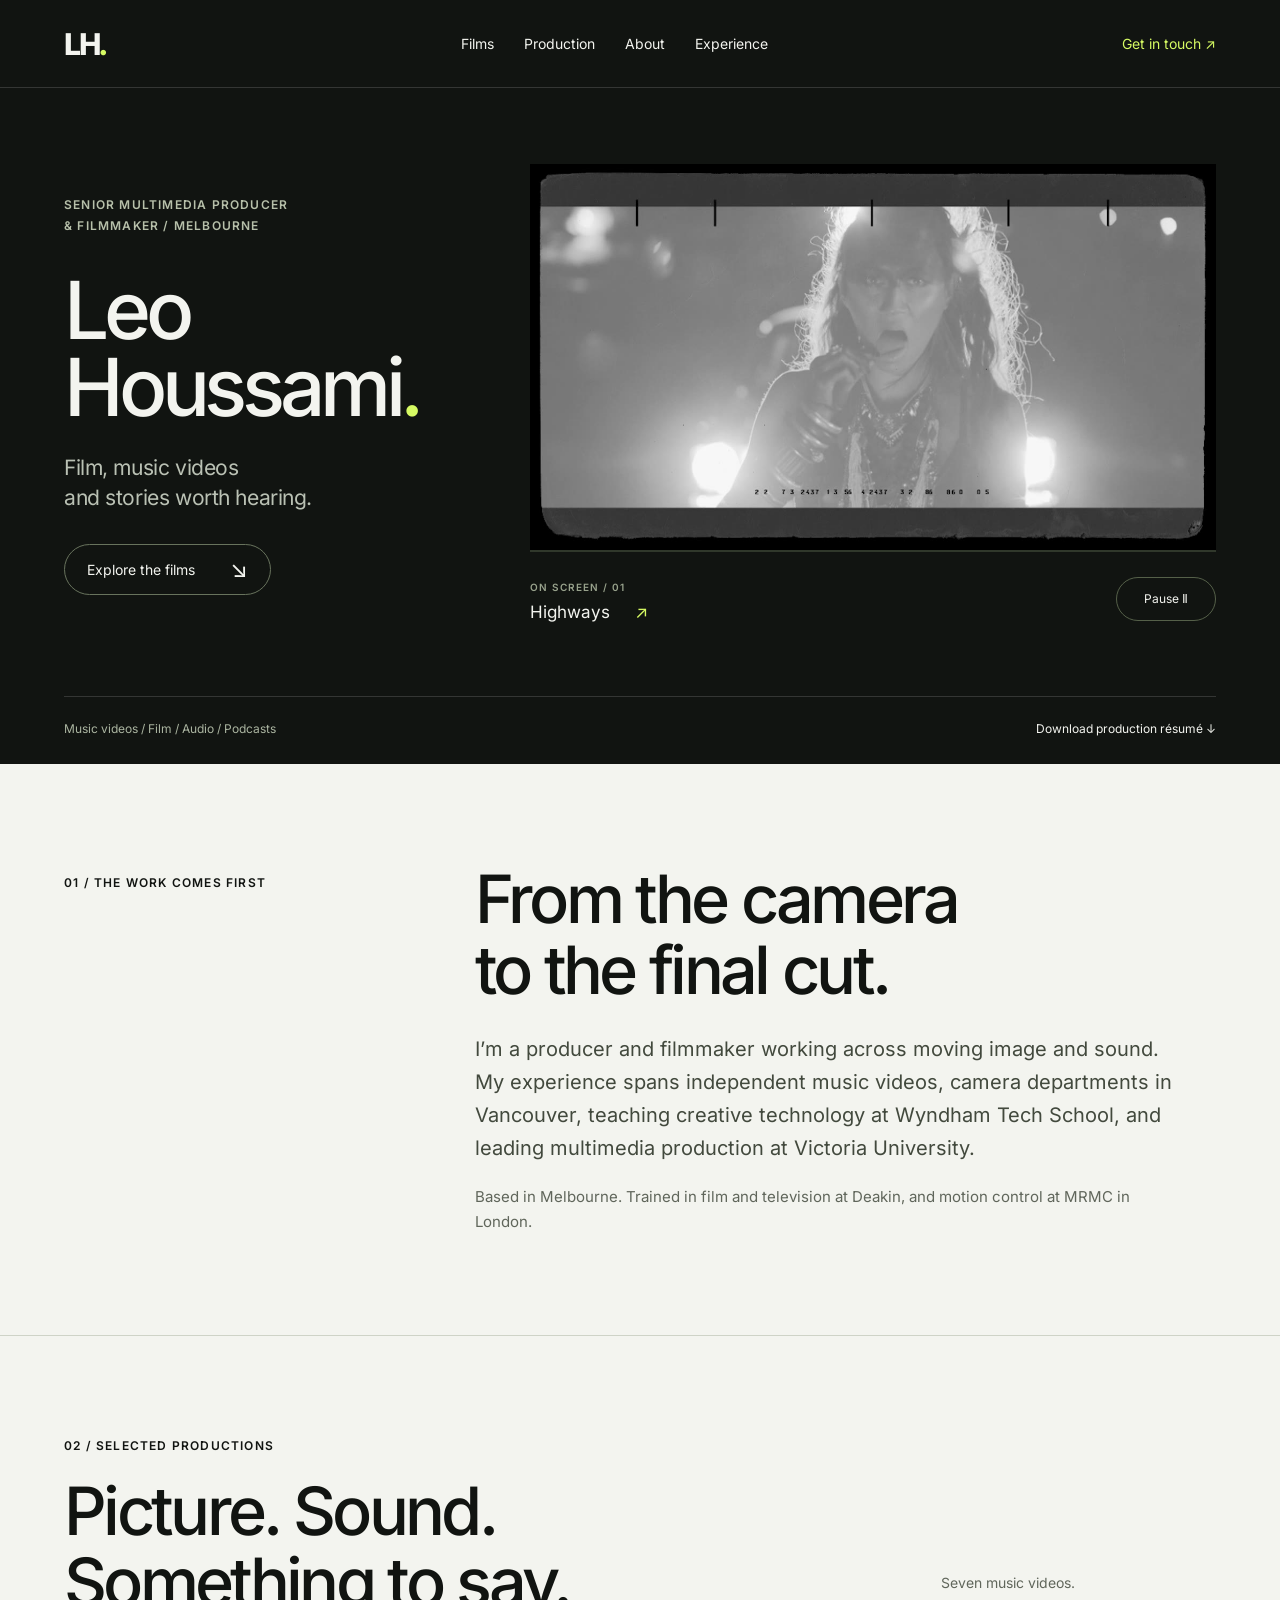
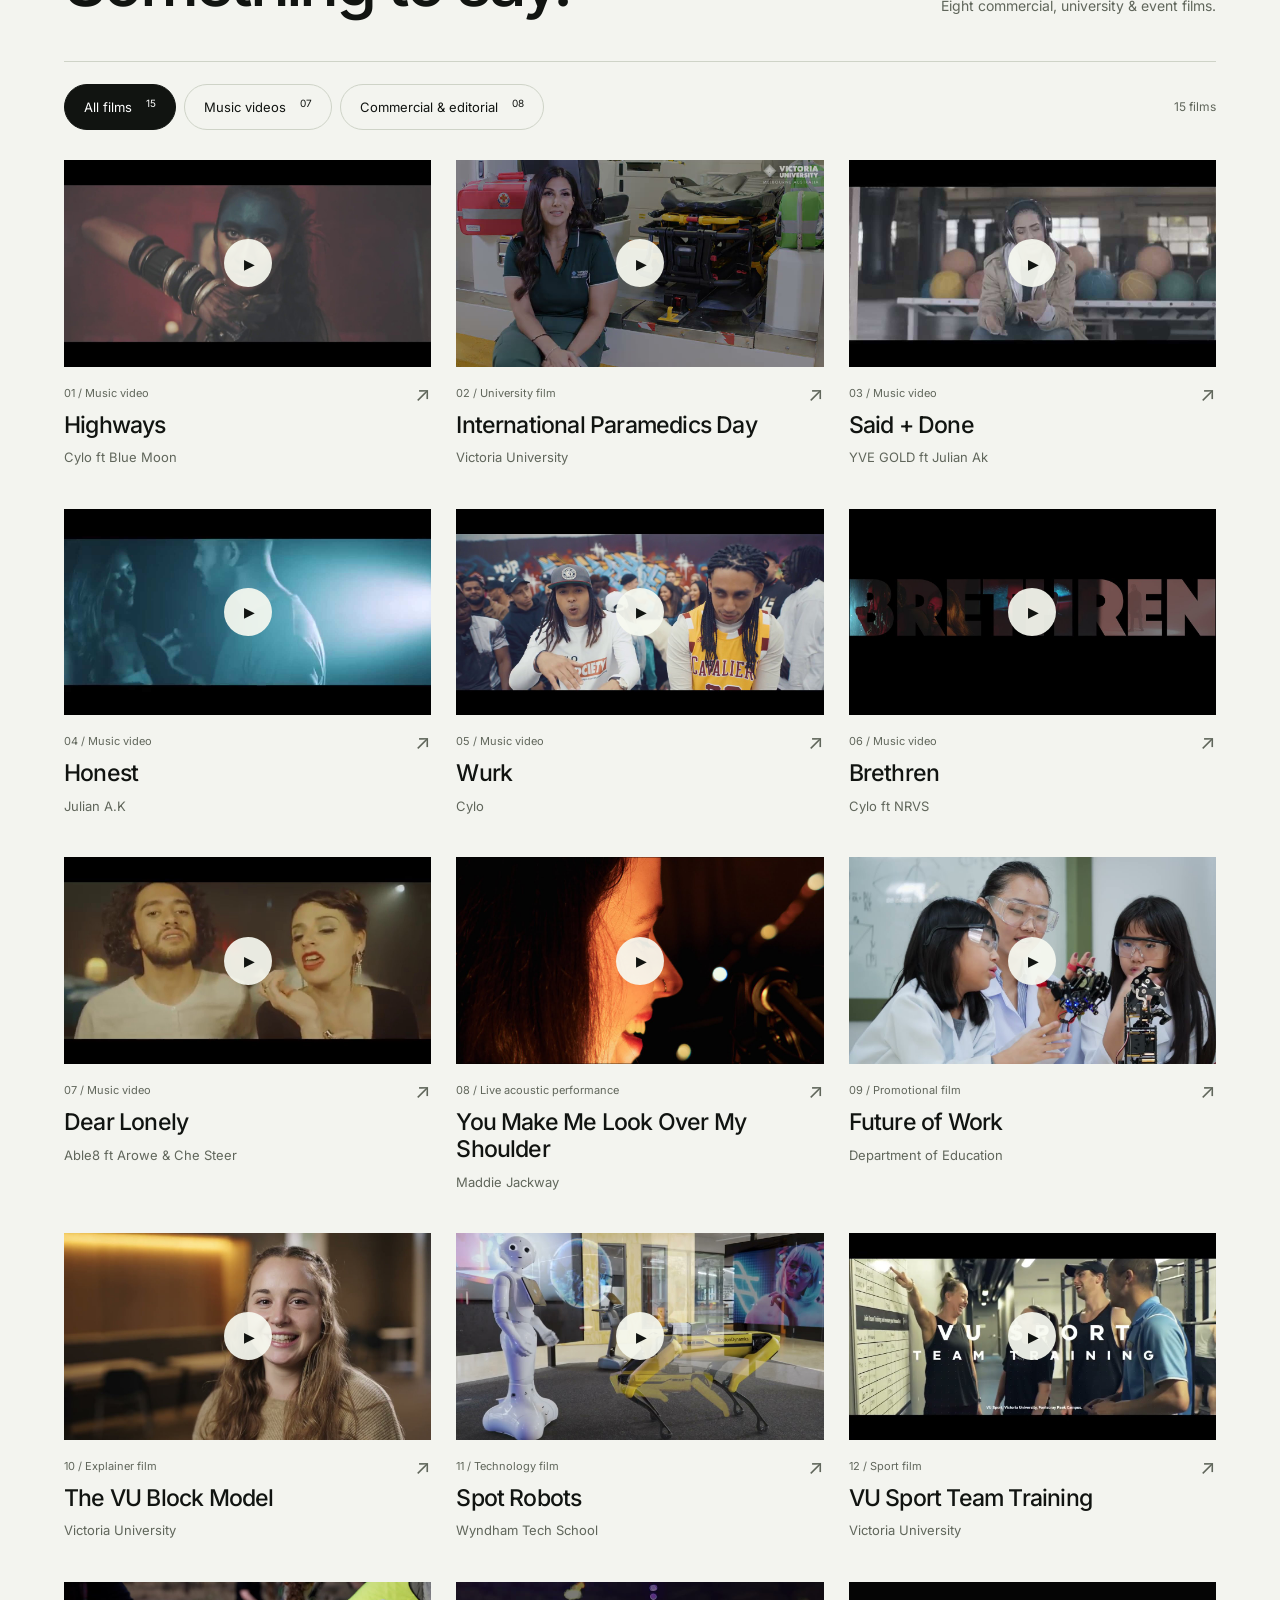
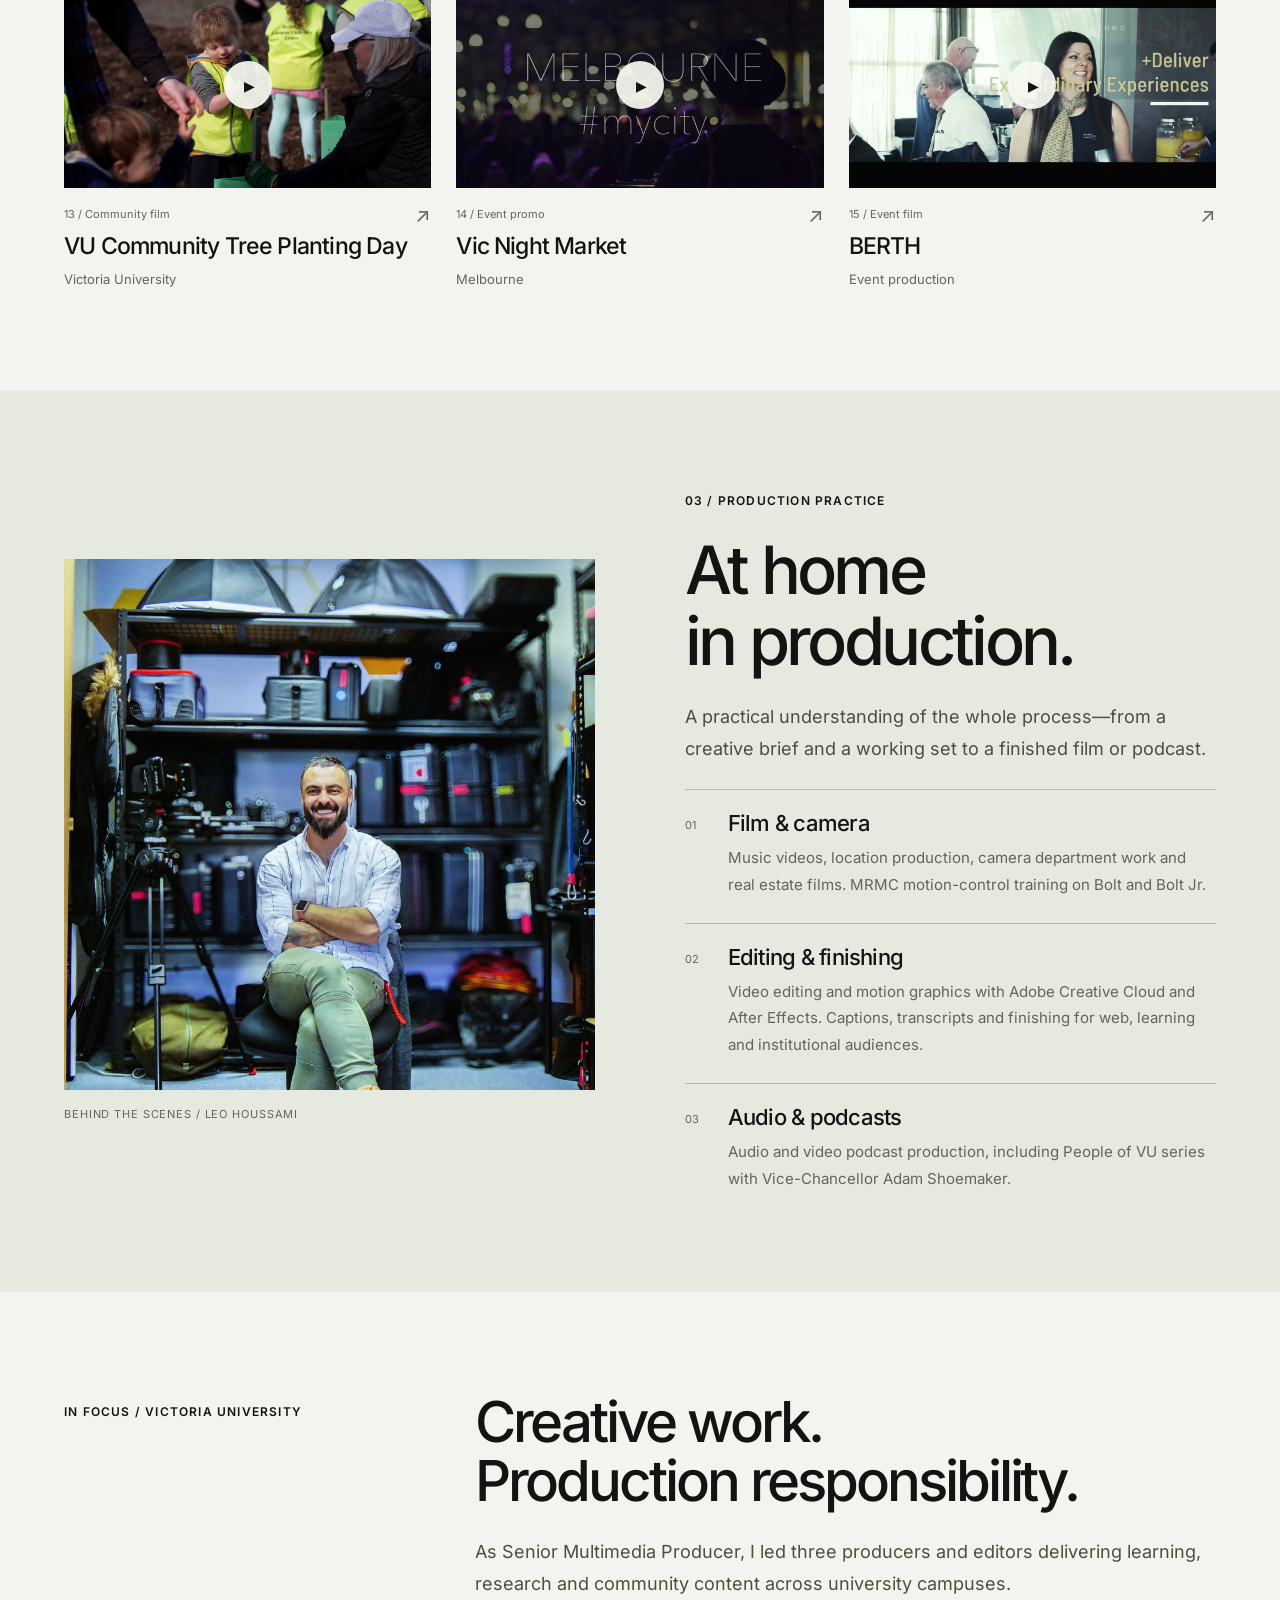
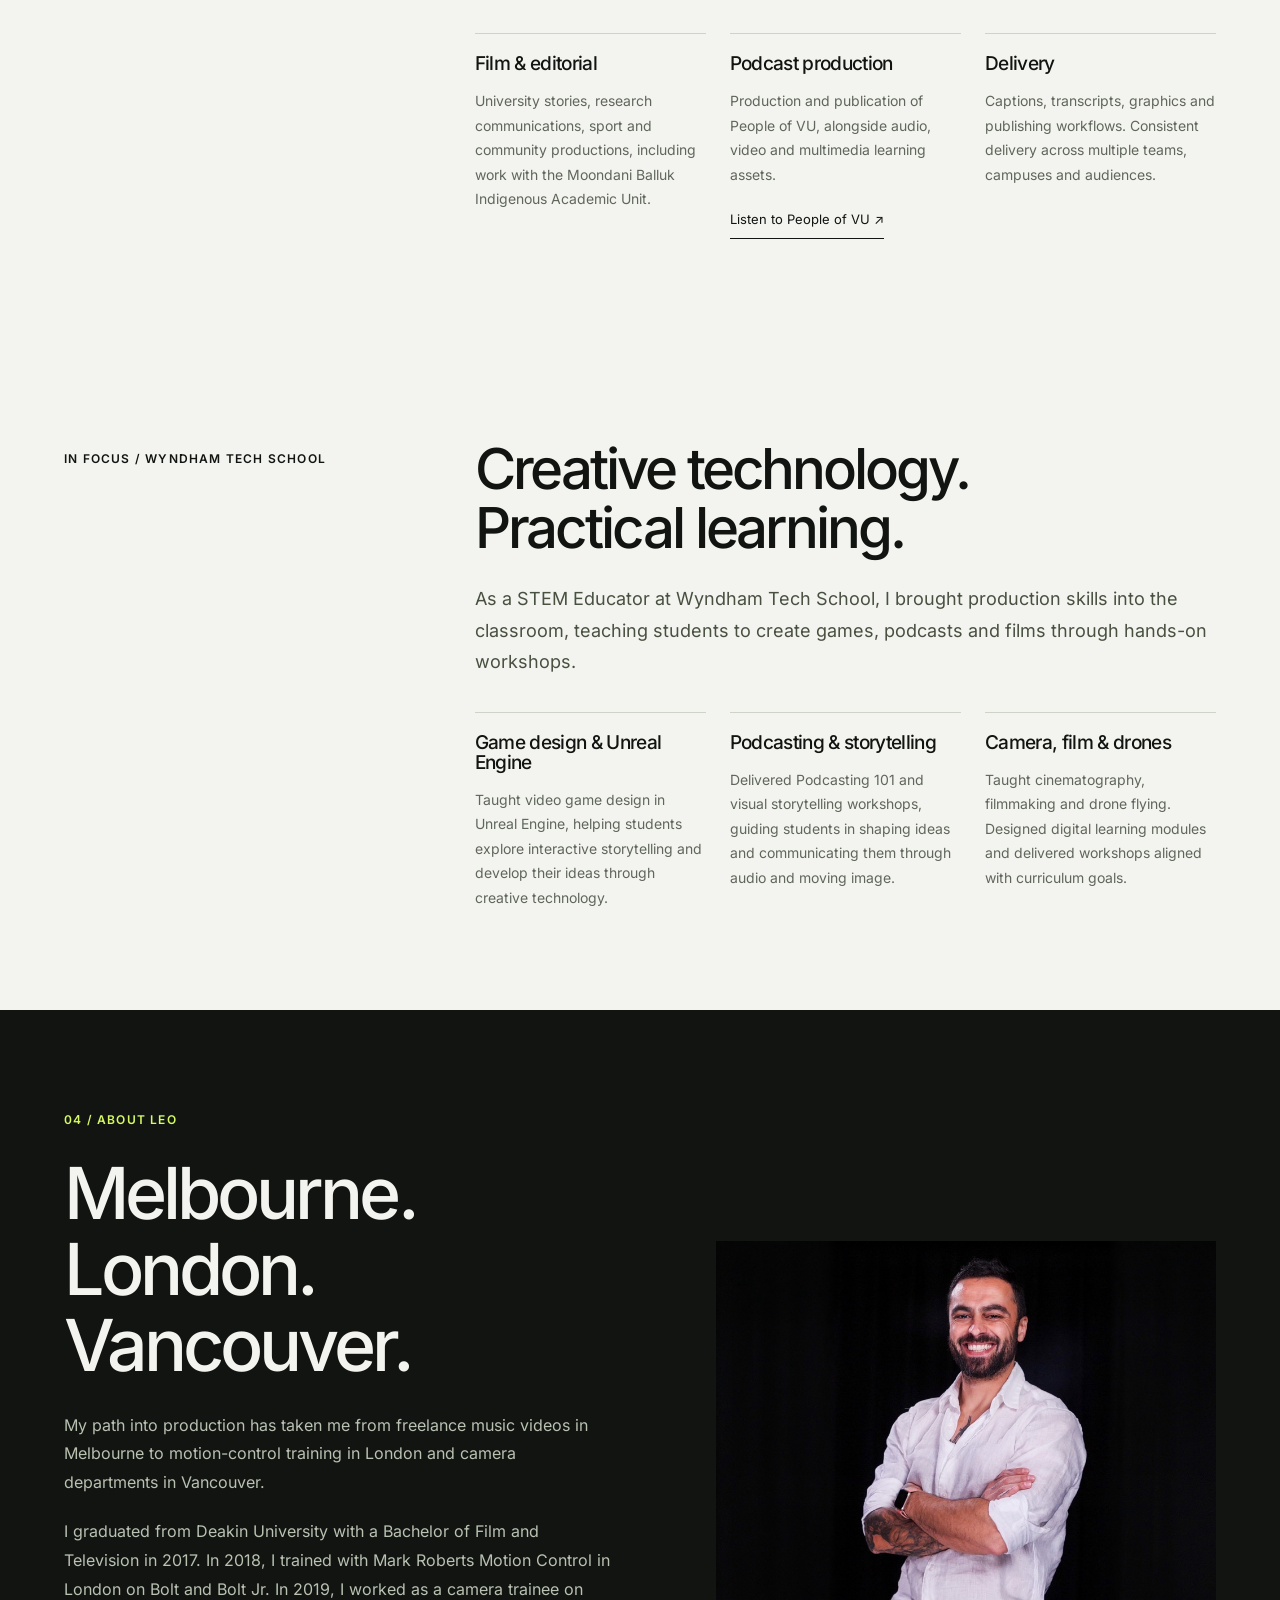
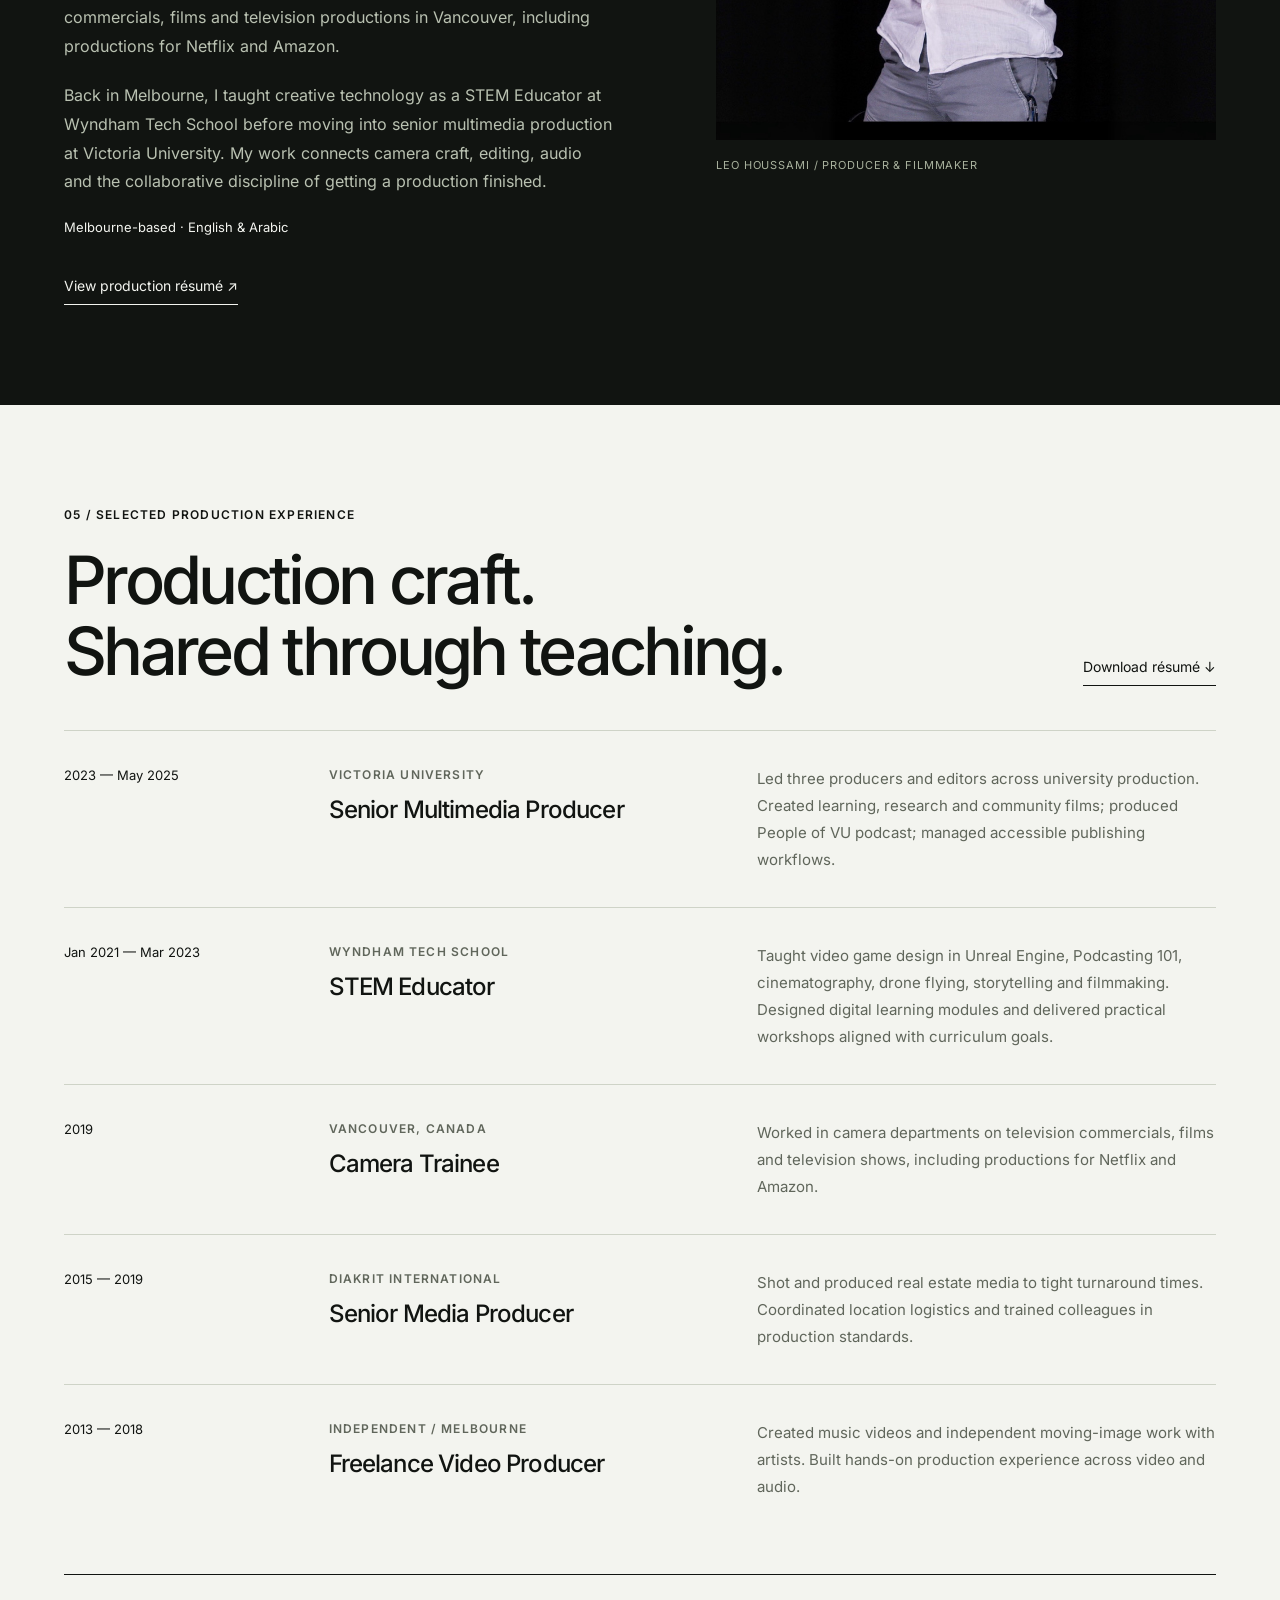
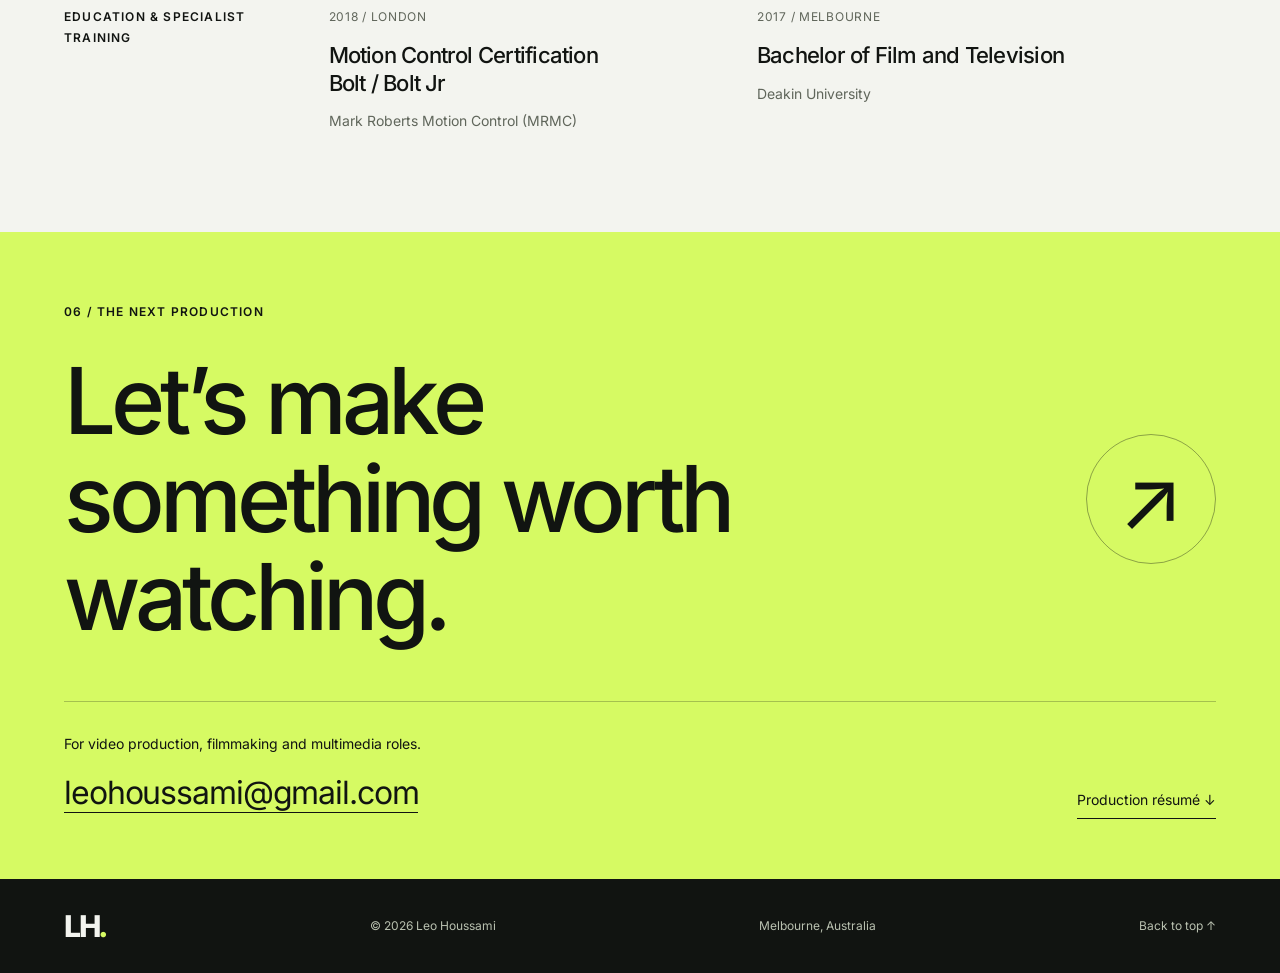
==== commit 8a6f6741: "Highlight STEM teaching and creative technology education experience" ====
--- a/index.html
+++ b/index.html
@@ -16,7 +16,7 @@
 <figure class="hero-reel"><div class="reel-frame"><video id="hero-video" autoplay muted loop playsinline preload="auto" poster="assets/highways-poster.jpg" aria-label="Highways music video teaser"><source src="assets/highways-teaser.mp4" type="video/mp4"></video></div><div class="reel-progress" aria-hidden="true"><span id="reel-progress-fill"></span></div><figcaption><div><span class="eyebrow">On screen / 01</span><a href="https://www.youtube.com/watch?v=1bPuGQ7KdPY" data-video="1bPuGQ7KdPY" data-title="Highways">Highways <span aria-hidden="true">↗</span></a></div><button id="video-toggle" type="button" aria-label="Pause teaser">Pause Ⅱ</button></figcaption></figure>
 <div class="hero-foot"><span>Music videos / Film / Audio / Podcasts</span><a href="assets/Leo-Houssami-Resume.pdf" download>Download production résumé ↓</a></div>
 </section>
-<section class="intro section-pad"><p class="eyebrow">01 / The work comes first</p><div><h2 data-reveal>From the camera<br>to the final cut.</h2><p>I’m a producer and filmmaker working across moving image and sound. My experience spans independent music videos, camera departments in Vancouver, and leading multimedia production at Victoria University.</p><p class="intro-detail">Based in Melbourne. Trained in film and television at Deakin, and motion control at MRMC in London.</p></div></section>
+<section class="intro section-pad"><p class="eyebrow">01 / The work comes first</p><div><h2 data-reveal>From the camera<br>to the final cut.</h2><p>I’m a producer and filmmaker working across moving image and sound. My experience spans independent music videos, camera departments in Vancouver, teaching creative technology at Wyndham Tech School, and leading multimedia production at Victoria University.</p><p class="intro-detail">Based in Melbourne. Trained in film and television at Deakin, and motion control at MRMC in London.</p></div></section>
 <section class="work section-pad" id="work" aria-labelledby="work-title"><div class="section-heading"><div><p class="eyebrow">02 / Selected productions</p><h2 id="work-title" data-reveal>Picture. Sound.<br>Something to say.</h2></div><p>Seven music videos.<br>Eight commercial, university & event films.</p></div>
 <div class="work-toolbar"><div class="filters" role="group" aria-label="Filter productions"><button type="button" data-filter="all" aria-pressed="true">All films <sup>15</sup></button><button type="button" data-filter="music" aria-pressed="false">Music videos <sup>07</sup></button><button type="button" data-filter="commercial" aria-pressed="false">Commercial & editorial <sup>08</sup></button></div><span class="work-count" role="status" aria-live="polite">15 films</span></div>
 <div class="project-grid"><article class="project" data-category="music" data-reveal>
@@ -67,9 +67,11 @@
 <div class="project-meta"><span>15 / Event film</span><span aria-hidden="true">↗</span></div><h3>BERTH</h3><p class="project-client">Event production</p></a></article></div></section>
 <section class="craft section-pad" id="craft" aria-labelledby="craft-title"><div class="craft-image" data-reveal><img src="assets/leo-production-room.jpg" alt="Leo seated in a production equipment room beside a camera and lighting equipment" width="886" height="886" loading="lazy"><p class="image-caption">Behind the scenes / Leo Houssami</p></div><div class="craft-copy"><p class="eyebrow">03 / Production practice</p><h2 id="craft-title" data-reveal>At home<br>in production.</h2><p class="section-lead">A practical understanding of the whole process—from a creative brief and a working set to a finished film or podcast.</p><div class="craft-item"><span>01</span><div><h3>Film & camera</h3><p>Music videos, location production, camera department work and real estate films. MRMC motion-control training on Bolt and Bolt Jr.</p></div></div><div class="craft-item"><span>02</span><div><h3>Editing & finishing</h3><p>Video editing and motion graphics with Adobe Creative Cloud and After Effects. Captions, transcripts and finishing for web, learning and institutional audiences.</p></div></div><div class="craft-item"><span>03</span><div><h3>Audio & podcasts</h3><p>Audio and video podcast production, including People of VU series with Vice-Chancellor Adam Shoemaker.</p></div></div></div></section>
 <section class="production-note section-pad" aria-labelledby="vu-title"><p class="eyebrow">In focus / Victoria University</p><div><h2 id="vu-title" data-reveal>Creative work.<br>Production responsibility.</h2><p class="section-lead">As Senior Multimedia Producer, I led three producers and editors delivering learning, research and community content across university campuses.</p><div class="production-details"><div><h3>Film & editorial</h3><p>University stories, research communications, sport and community productions, including work with the Moondani Balluk Indigenous Academic Unit.</p></div><div><h3>Podcast production</h3><p>Production and publication of People of VU, alongside audio, video and multimedia learning assets.</p><a class="text-link podcast-link" href="https://people-of-vu.zencast.website/" target="_blank" rel="noopener">Listen to People of VU ↗</a></div><div><h3>Delivery</h3><p>Captions, transcripts, graphics and publishing workflows. Consistent delivery across multiple teams, campuses and audiences.</p></div></div></div></section>
-<section class="about section-pad" id="about" aria-labelledby="about-title"><div class="about-copy"><p class="eyebrow">04 / About Leo</p><h2 id="about-title" data-reveal>Melbourne.<br>London.<br>Vancouver.</h2><p>My path into production has taken me from freelance music videos in Melbourne to motion-control training in London and camera departments in Vancouver.</p><p>I graduated from Deakin University with a Bachelor of Film and Television in 2017. In 2018, I trained with Mark Roberts Motion Control in London on Bolt and Bolt Jr. In 2019, I worked as a camera trainee on commercials, films and television productions in Vancouver, including productions for Netflix and Amazon.</p><p>Back in Melbourne, I brought that practical filmmaking experience to senior multimedia production at Victoria University. My work connects camera craft, editing, audio and the collaborative discipline of getting a production finished.</p><p class="about-languages">Melbourne-based · English & Arabic</p><a class="text-link" href="assets/Leo-Houssami-Resume.pdf" target="_blank" rel="noopener">View production résumé ↗</a></div><figure class="about-photo" data-reveal><img src="assets/leo-studio-portrait.jpg" alt="Portrait of Leo Houssami against a black studio background" width="886" height="886" loading="lazy"><figcaption>Leo Houssami / Producer & filmmaker</figcaption></figure></section>
-<section class="experience section-pad" id="experience" aria-labelledby="experience-title"><div class="section-heading"><div><p class="eyebrow">05 / Selected production experience</p><h2 id="experience-title" data-reveal>A career<br>behind the camera.</h2></div><a class="text-link" href="assets/Leo-Houssami-Resume.pdf" download>Download résumé ↓</a></div><div class="experience-list">
+<section class="production-note section-pad" id="teaching" aria-labelledby="teaching-title"><p class="eyebrow">In focus / Wyndham Tech School</p><div><h2 id="teaching-title" data-reveal>Creative technology.<br>Practical learning.</h2><p class="section-lead">As a STEM Educator at Wyndham Tech School, I brought production skills into the classroom, teaching students to create games, podcasts and films through hands-on workshops.</p><div class="production-details"><div><h3>Game design &amp; Unreal Engine</h3><p>Taught video game design in Unreal Engine, helping students explore interactive storytelling and develop their ideas through creative technology.</p></div><div><h3>Podcasting &amp; storytelling</h3><p>Delivered Podcasting 101 and visual storytelling workshops, guiding students in shaping ideas and communicating them through audio and moving image.</p></div><div><h3>Camera, film &amp; drones</h3><p>Taught cinematography, filmmaking and drone flying. Designed digital learning modules and delivered workshops aligned with curriculum goals.</p></div></div></div></section>
+<section class="about section-pad" id="about" aria-labelledby="about-title"><div class="about-copy"><p class="eyebrow">04 / About Leo</p><h2 id="about-title" data-reveal>Melbourne.<br>London.<br>Vancouver.</h2><p>My path into production has taken me from freelance music videos in Melbourne to motion-control training in London and camera departments in Vancouver.</p><p>I graduated from Deakin University with a Bachelor of Film and Television in 2017. In 2018, I trained with Mark Roberts Motion Control in London on Bolt and Bolt Jr. In 2019, I worked as a camera trainee on commercials, films and television productions in Vancouver, including productions for Netflix and Amazon.</p><p>Back in Melbourne, I taught creative technology as a STEM Educator at Wyndham Tech School before moving into senior multimedia production at Victoria University. My work connects camera craft, editing, audio and the collaborative discipline of getting a production finished.</p><p class="about-languages">Melbourne-based · English & Arabic</p><a class="text-link" href="assets/Leo-Houssami-Resume.pdf" target="_blank" rel="noopener">View production résumé ↗</a></div><figure class="about-photo" data-reveal><img src="assets/leo-studio-portrait.jpg" alt="Portrait of Leo Houssami against a black studio background" width="886" height="886" loading="lazy"><figcaption>Leo Houssami / Producer & filmmaker</figcaption></figure></section>
+<section class="experience section-pad" id="experience" aria-labelledby="experience-title"><div class="section-heading"><div><p class="eyebrow">05 / Selected production experience</p><h2 id="experience-title" data-reveal>Production craft.<br>Shared through teaching.</h2></div><a class="text-link" href="assets/Leo-Houssami-Resume.pdf" download>Download résumé ↓</a></div><div class="experience-list">
 <article class="experience-row" data-reveal><p class="experience-date">2023 — May 2025</p><div><p class="eyebrow">Victoria University</p><h3>Senior Multimedia Producer</h3></div><p>Led three producers and editors across university production. Created learning, research and community films; produced People of VU podcast; managed accessible publishing workflows.</p></article>
+<article class="experience-row" data-reveal><p class="experience-date">Jan 2021 — Mar 2023</p><div><p class="eyebrow">Wyndham Tech School</p><h3>STEM Educator</h3></div><p>Taught video game design in Unreal Engine, Podcasting 101, cinematography, drone flying, storytelling and filmmaking. Designed digital learning modules and delivered practical workshops aligned with curriculum goals.</p></article>
 <article class="experience-row" data-reveal><p class="experience-date">2019</p><div><p class="eyebrow">Vancouver, Canada</p><h3>Camera Trainee</h3></div><p>Worked in camera departments on television commercials, films and television shows, including productions for Netflix and Amazon.</p></article>
 <article class="experience-row" data-reveal><p class="experience-date">2015 — 2019</p><div><p class="eyebrow">Diakrit International</p><h3>Senior Media Producer</h3></div><p>Shot and produced real estate media to tight turnaround times. Coordinated location logistics and trained colleagues in production standards.</p></article>
 <article class="experience-row" data-reveal><p class="experience-date">2013 — 2018</p><div><p class="eyebrow">Independent / Melbourne</p><h3>Freelance Video Producer</h3></div><p>Created music videos and independent moving-image work with artists. Built hands-on production experience across video and audio.</p></article>
